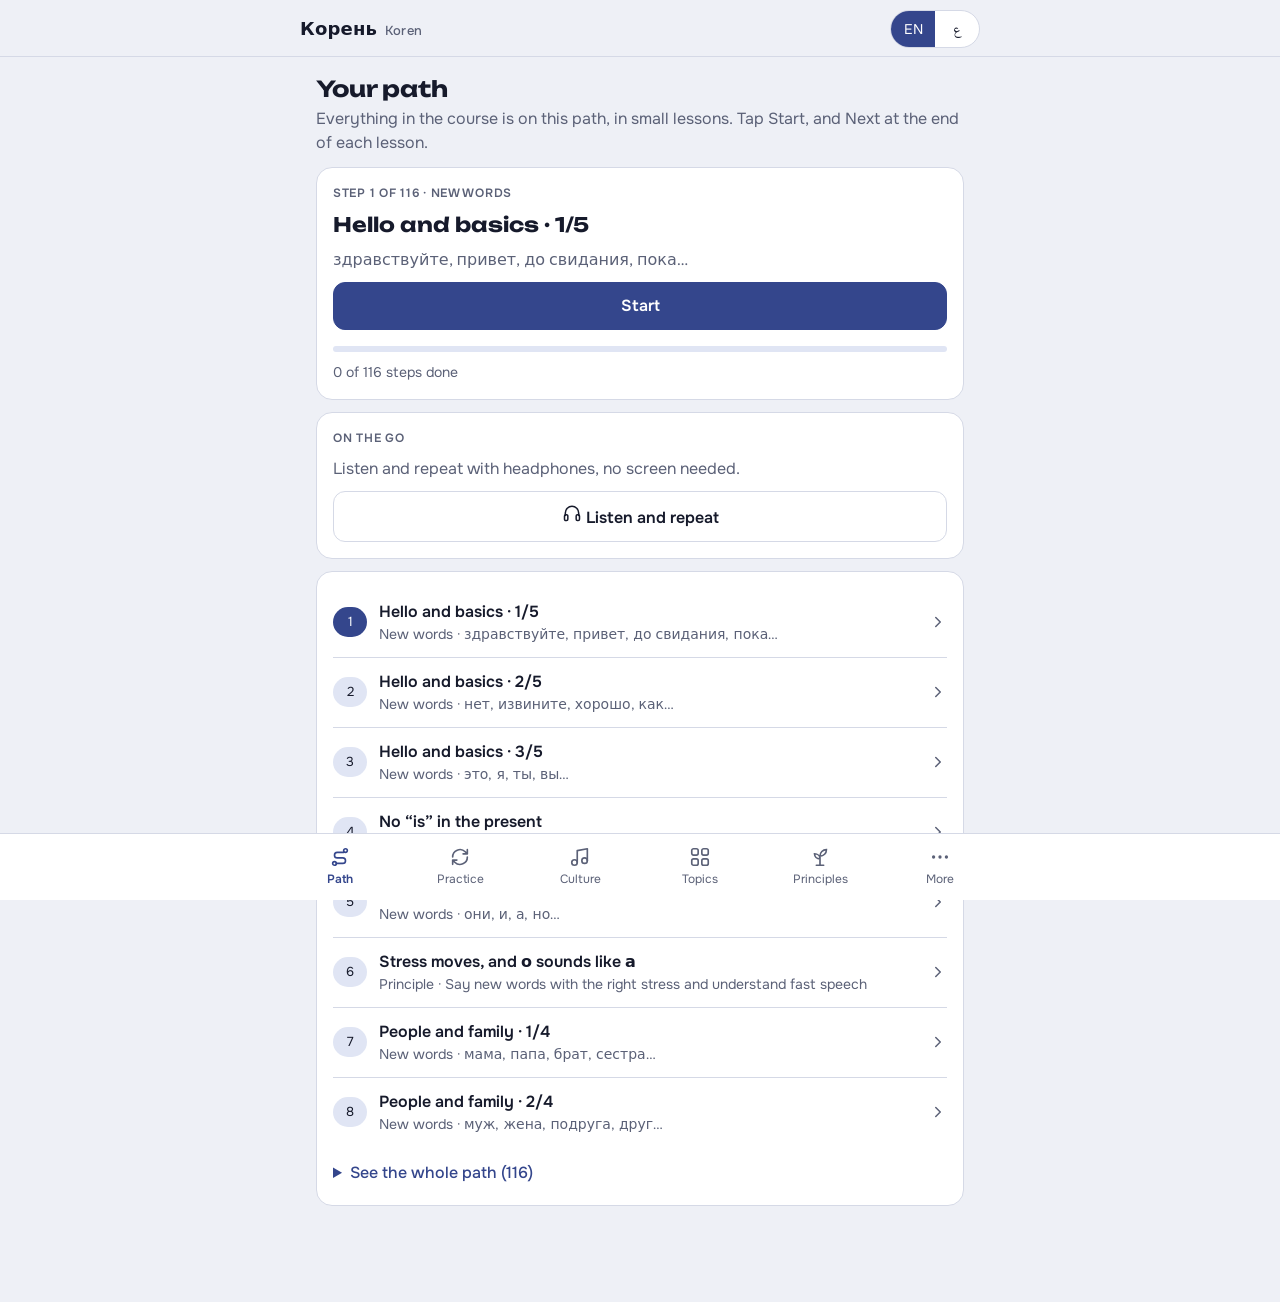
==== index.html @ ceb5dd15 "Recorder: song lines no longer go missing; lyrics split exactly as in the app - Send recordings left" ====
<!doctype html>
<!-- Koren · Copyright © 2026 natmartem · SPDX-License-Identifier: AGPL-3.0-or-later · see LICENSE and README.md -->
<html lang="en" dir="ltr">
<head>
<meta charset="utf-8">
<meta name="viewport" content="width=device-width,initial-scale=1,viewport-fit=cover">
<title>Koren · Корень</title>
<meta name="description" content="Russian for Arabic and English speakers: topics and the principles that build the language.">
<meta name="color-scheme" content="light dark">
<meta name="theme-color" content="#EEF0F6" media="(prefers-color-scheme: light)">
<meta name="theme-color" content="#11131C" media="(prefers-color-scheme: dark)">
<meta name="apple-mobile-web-app-capable" content="yes">
<meta name="mobile-web-app-capable" content="yes">
<meta name="apple-mobile-web-app-title" content="Koren">
<meta name="apple-mobile-web-app-status-bar-style" content="default">
<link rel="manifest" href="manifest.webmanifest">
<link rel="icon" type="image/png" sizes="32x32" href="icons/favicon-32.png">
<link rel="apple-touch-icon" href="icons/apple-touch-icon.png">
<link rel="stylesheet" href="fonts/fonts.css">
<style>
:root{
  --bg:#EEF0F6; --surface:#FFFFFF; --ink:#161A2B; --mute:#5B6177; --line:#D5D9E6;
  --accent:#34468C; --accent-ink:#FFFFFF; --tint:#E0E5F4;
  --root:#A9580A; --root-tint:#F6E7D3; --good:#226B45; --good-tint:#DCEFE3; --soft:#F4F5FA;
  --f-body:'Onest','Noto Naskh Arabic',system-ui,sans-serif; --f-display:'Unbounded','Onest','Noto Naskh Arabic',system-ui,sans-serif;
  --f-ar:'Noto Naskh Arabic','Onest',serif; color-scheme:light}
@media (prefers-color-scheme:dark){:root{
  --bg:#11131C; --surface:#191C29; --ink:#E7E9F2; --mute:#9CA2B9; --line:#2A2F44;
  --accent:#9AAAF0; --accent-ink:#121630; --tint:#242B4A;
  --root:#F2A65A; --root-tint:#3A2A17; --good:#6CC992; --good-tint:#173022; --soft:#151826; color-scheme:dark}}
*{box-sizing:border-box}
html{-webkit-text-size-adjust:100%}
body{margin:0;background:var(--bg);color:var(--ink);font:16px/1.5 var(--f-body);min-height:100vh}
html[lang=ar] body{font-size:17px}
button,input,textarea,select{font:inherit;color:inherit}
button{cursor:pointer;-webkit-tap-highlight-color:transparent}
a{color:var(--accent)}
a.li,a.pill,a.btn{color:inherit;text-decoration:none}
a.pill.root{color:var(--root)}
nav.tabs[hidden]{display:none}
/* Listen mode */
.ap{align-items:stretch;text-align:center;gap:10px}
.ap-part{font-weight:600;color:var(--mute);min-height:1.5em}
.ap-stage{min-height:190px;display:flex;flex-direction:column;align-items:center;justify-content:center;gap:8px}
.ap-cue{font-size:14px;font-weight:600;color:var(--mute);min-height:1.4em;padding:2px 12px;border-radius:999px;transition:background .2s,color .2s}
.ap-cue.say{background:var(--accent);color:var(--accent-ink)}
.ap-ru{font:600 30px/1.3 var(--f-body);border:0;background:none;padding:4px 8px;max-width:100%;overflow-wrap:anywhere}
.ap-ru:disabled{color:inherit;cursor:default}
.ap-mean{font-size:18px;color:var(--mute)}
#ap-ytbox{width:100%}
.ap-ctl{display:flex;justify-content:center;align-items:center;gap:6px;margin-top:4px}
.ap-b{border:0;background:none;color:var(--ink);width:48px;height:48px;border-radius:999px;display:inline-flex;align-items:center;justify-content:center;flex-shrink:0}
.ap-b.ap-pp{width:68px;height:68px;background:var(--accent);color:var(--accent-ink)}
.mini{position:fixed;left:8px;right:8px;bottom:calc(66px + env(safe-area-inset-bottom,0px));z-index:11;max-width:664px;margin:0 auto;display:flex;align-items:center;gap:6px;background:var(--surface);border:1px solid var(--line);border-radius:14px;padding:4px 6px;box-shadow:0 4px 18px rgba(0,0,0,.12)}
.mini[hidden]{display:none}
.mini-t{border:0;background:none;min-width:0;text-align:start;display:flex;flex-direction:column;padding:4px 2px}
.mini-t .ru{white-space:nowrap;overflow:hidden;text-overflow:ellipsis;font-weight:600}
.mini-t small{color:var(--mute);white-space:nowrap;overflow:hidden;text-overflow:ellipsis}
body.has-mini .wrap{padding-bottom:calc(160px + env(safe-area-inset-bottom,0px))}

.wrap{max-width:680px;margin:0 auto;padding:0 16px calc(96px + env(safe-area-inset-bottom,0px))}
header.top{position:sticky;top:0;z-index:10;background:var(--bg);padding:calc(10px + env(safe-area-inset-top,0px)) 16px 8px;border-bottom:1px solid var(--line)}
.top-in{max-width:680px;margin:0 auto;display:flex;align-items:center;justify-content:space-between;gap:12px}
.brand{font:700 18px var(--f-display);letter-spacing:.01em;display:flex;align-items:baseline;gap:8px}
.brand small{font:500 13px var(--f-body);color:var(--mute)}
.lang{display:flex;border:1px solid var(--line);border-radius:999px;overflow:hidden;background:var(--surface)}
.lang button{border:0;background:none;padding:6px 12px;font-size:14px;min-width:44px;min-height:36px}
.lang button[aria-pressed=true]{background:var(--accent);color:var(--accent-ink)}
nav.tabs{position:fixed;left:0;right:0;bottom:0;z-index:10;background:var(--surface);border-top:1px solid var(--line);display:flex;justify-content:center;padding:4px 4px calc(4px + env(safe-area-inset-bottom,0px))}
nav.tabs button{flex:1;min-width:0;max-width:120px;border:0;background:none;padding:8px 1px;font-size:12px;color:var(--mute);display:flex;flex-direction:column;align-items:center;gap:2px;min-height:52px}
nav.tabs button svg{width:22px;height:22px}
nav.tabs button[aria-current=page]{color:var(--accent);font-weight:600}
h1{font:700 22px/1.25 var(--f-display);margin:18px 0 4px}
html[lang=ar] h1,html[lang=ar] h2{font-family:var(--f-ar)}
h2{font:700 16px/1.3 var(--f-display);margin:0}
p{margin:0}
.lead{color:var(--mute)}
.card{background:var(--surface);border:1px solid var(--line);border-radius:16px;padding:16px;margin-top:12px;display:flex;flex-direction:column;gap:10px}
.btn{border:1px solid var(--line);background:var(--surface);border-radius:12px;padding:11px 16px;font-weight:600;min-height:46px;text-align:center}
.btn.primary{background:var(--accent);border-color:var(--accent);color:var(--accent-ink)}
.btn.wide{width:100%}
.btn.small{min-height:36px;padding:6px 12px;font-size:14px;font-weight:500}
.row{display:flex;flex-wrap:wrap;gap:8px;align-items:center}
.label{font-size:12px;letter-spacing:.06em;text-transform:uppercase;color:var(--mute);font-weight:600}
html[lang=ar] .label{letter-spacing:0;font-size:13px}
.ru{font-family:var(--f-body);direction:ltr;unicode-bidi:isolate}
.ar{font-family:var(--f-ar);direction:rtl;unicode-bidi:isolate}
.list{display:flex;flex-direction:column}
.li{display:flex;align-items:center;gap:12px;padding:12px 0;border-top:1px solid var(--line);background:none;border-left:0;border-right:0;border-bottom:0;width:100%;text-align:start}
.li:first-child{border-top:0}
.li .grow{flex:1;min-width:0}
.li .t{font-weight:600}
.li .s{font-size:14px;color:var(--mute)}
.chev{color:var(--mute);flex:none}
html[dir=rtl] .chev{transform:scaleX(-1)}
.meter{height:6px;border-radius:4px;background:var(--tint);overflow:hidden;margin-top:6px}
.meter i{display:block;height:100%;background:var(--accent);border-radius:4px}
.pill{display:inline-flex;align-items:center;gap:4px;font-size:13px;padding:3px 10px;border-radius:999px;background:var(--tint);color:var(--ink);border:0;min-height:30px}
.pill.root{background:var(--root-tint);color:var(--root)}
.pill.good{background:var(--good-tint);color:var(--good)}
.chips{display:flex;flex-wrap:wrap;gap:6px}
.word{display:flex;align-items:center;gap:10px;padding:10px 0;border-top:1px solid var(--line)}
.word:first-child{border-top:0}
.word .reveal{flex:1;min-width:0;text-align:start;background:none;border:0;padding:4px 0;display:flex;flex-direction:column;gap:2px}
.word .w{font-size:21px;line-height:1.3}
.word .m{font-size:15px;color:var(--mute)}
.word .m[hidden]{display:none}
.tap-hint{font-size:13px;color:var(--mute)}
.spk{flex:none;width:42px;height:42px;border-radius:50%;border:1px solid var(--line);background:var(--soft);display:inline-flex;align-items:center;justify-content:center;color:var(--accent)}
.spk.big{width:64px;height:64px}
.spk.big svg{width:28px;height:28px}
.spk.playing{background:var(--tint)}
.body p+p,.body p+ul,.body ul+p,.body p+ol,.body ol+p{margin-top:10px}
.body ul,.body ol{margin:6px 0 0;padding-inline-start:22px}
.body li+li{margin-top:4px}
.say svg{width:13px;height:13px;margin-inline-start:4px;vertical-align:-1px;color:var(--accent);opacity:.85}
.say.playing{background:var(--accent);color:var(--accent-ink)}
.say.playing svg{color:var(--accent-ink)}
.say{border:0;background:var(--tint);border-radius:6px;padding:0 5px;font-size:1.04em;color:var(--ink);font-family:var(--f-body);direction:ltr;unicode-bidi:isolate;line-height:1.5}
.bridge{background:var(--root-tint);border-radius:14px;padding:14px;border:0}
.bridge .label{color:var(--root)}
.kind{font-size:13px;color:var(--mute)}
/* drill */
.drill{min-height:60vh;display:flex;flex-direction:column;gap:14px;padding-top:10px}
.dtop{display:flex;align-items:center;gap:10px}
.dtop .meter{flex:1;margin:0}
.x{border:0;background:none;width:40px;height:40px;font-size:22px;color:var(--mute)}
.prompt{color:var(--mute);font-size:15px}
.big{font-size:34px;line-height:1.25;font-weight:500;text-align:center;margin:6px 0;word-break:break-word}
.big.latin{font-family:var(--f-body)}
.sign{align-self:center;background:#1F3D8C;color:#fff;font:700 26px var(--f-body);letter-spacing:.06em;padding:10px 20px;border-radius:6px;direction:ltr}
.frame{font-size:24px;line-height:1.4;text-align:center}
.blank{display:inline-block;min-width:3.5em;border-bottom:2px solid var(--accent);color:var(--accent)}
.hint{text-align:center;color:var(--mute)}
.center{display:flex;justify-content:center}
.opts{display:grid;gap:10px}
.opt{border:1px solid var(--line);background:var(--surface);border-radius:14px;padding:14px;font-size:19px;text-align:center;min-height:56px}
.opt.ok{border-color:var(--accent);background:var(--tint);font-weight:600}
.opt.dim{opacity:.45}
.opt:disabled{cursor:default;color:var(--ink)}
.typein{width:100%;font-size:22px;padding:12px 14px;border-radius:12px;border:1px solid var(--line);background:var(--surface);direction:ltr;text-align:center}
.fb{border-radius:14px;padding:12px 14px;background:var(--soft);border:1px solid var(--line);display:flex;flex-direction:column;gap:8px}
.fb .yes{color:var(--accent);font-weight:600}
.fact{font-size:14px;color:var(--mute);border-top:1px dashed var(--line);padding-top:8px}
.reading .line{display:flex;gap:10px;align-items:flex-start;padding:10px 0;border-top:1px solid var(--line)}
.reading .line:first-child{border-top:0}
.reading .line .reveal{flex:1;text-align:start;background:none;border:0;padding:0;display:flex;flex-direction:column;gap:4px}
.reading .rl{font-size:20px;line-height:1.45}
.reading .line.now .rl{color:var(--accent)}
textarea{width:100%;min-height:120px;border-radius:12px;border:1px solid var(--line);background:var(--surface);padding:10px;font:13px/1.4 ui-monospace,monospace;direction:ltr}
.switch{display:flex;flex-wrap:wrap;align-items:center;justify-content:space-between;gap:8px 12px}
.seg{flex-shrink:0}
.seg{display:flex;border:1px solid var(--line);border-radius:10px;overflow:hidden}
.seg button{border:0;background:var(--surface);padding:8px 12px;font-size:14px;min-height:40px}
.seg button[aria-pressed=true]{background:var(--accent);color:var(--accent-ink)}
.msg{font-size:14px;color:var(--good)}
.back{border:0;background:none;color:var(--accent);padding:12px 0 0;font-weight:600;display:inline-flex;gap:4px;align-items:center}
.built{min-height:58px;border-bottom:2px solid var(--line);display:flex;flex-wrap:wrap;gap:8px;padding:8px 0;align-items:center;justify-content:center;direction:ltr}
.tiles{display:flex;flex-wrap:wrap;gap:8px;justify-content:center;direction:ltr}
.tile{border:1px solid var(--line);background:var(--surface);border-radius:10px;padding:9px 13px;font-size:19px;min-height:46px;font-family:var(--f-body)}
.tile.on{background:var(--tint);border-color:var(--accent)}
.tile:disabled{opacity:.3}
.count{font-size:14px;color:var(--mute)}
.hear{align-self:center;display:inline-flex;align-items:center;gap:6px;border:1px solid var(--line);background:var(--soft);color:var(--accent);border-radius:999px;padding:6px 14px;font-size:14px;font-weight:600;min-height:38px}
.hear svg{width:16px;height:16px}
.say-it{font-size:22px;line-height:1.35;text-align:center;font-weight:500}
.base{text-align:center;color:var(--mute);font-size:15px}
.fbk{border:1px dashed var(--line);border-radius:12px;background:var(--surface);margin-top:12px}
.fbk>summary{list-style:none;cursor:pointer;padding:9px 12px;font-size:14px;color:var(--mute);display:flex;align-items:center;gap:6px;min-height:40px}
.fbk>summary::-webkit-details-marker{display:none}
.fbk[open]>summary{color:var(--ink)}
.fbk-dot{color:var(--accent);font-weight:700}
.fbk-in{padding:0 12px 10px;display:flex;flex-direction:column;gap:4px}
.fbk-ta{width:100%;min-height:76px;resize:vertical;border:1px solid var(--line);border-radius:10px;padding:8px 10px;background:var(--bg);color:var(--ink);font:16px/1.4 var(--f-body);direction:auto}
.fbk-s{font-size:12px;min-height:1em;color:var(--mute)}
.fbrow{display:grid;grid-template-columns:minmax(0,1fr) auto;gap:8px;align-items:start;padding:8px 0;border-top:1px solid var(--line)}
.fbrow p{white-space:pre-wrap;overflow-wrap:anywhere}
.fbrow small{color:var(--mute)}
.fbrow .x{width:36px;height:36px}
.fb-list>summary{cursor:pointer;color:var(--accent);font-weight:500;padding:4px 0}
.vid{position:relative;aspect-ratio:16/9;width:100%;max-width:100%;border-radius:12px;overflow:hidden;background:#000}
.vid iframe{position:absolute;inset:0;width:100%;height:100%;border:0}
.kn{text-decoration:underline;text-decoration-color:var(--accent);text-decoration-thickness:2px;text-underline-offset:4px}
.sr{position:absolute;width:1px;height:1px;overflow:hidden;clip:rect(0 0 0 0)}
:focus-visible{outline:3px solid var(--accent);outline-offset:2px}
</style>
</head>
<body>
<header class="top"><div class="top-in">
  <div class="brand"><span class="ru">Корень</span><small>Koren</small></div>
  <div class="lang" role="group" aria-label="Explanation language">
    <button type="button" data-lang="en">EN</button><button type="button" data-lang="ar" class="ar">ع</button>
  </div>
</div></header>
<main class="wrap" id="view"></main>
<nav class="tabs" id="tabs" aria-label="Sections"></nav>
<audio id="player" preload="none"></audio>
<audio id="aplayer" preload="auto" playsinline></audio>
<div class="mini" id="mini" hidden></div>
<script src="course.js"></script>
<script src="lyrics.js"></script>
<script>
/* Koren · Copyright © 2026 natmartem · SPDX-License-Identifier: AGPL-3.0-or-later
   localStorage "koren-state": progress and settings. "koren-packs": lessons added in the app.
   "koren-lyrics": song lyrics the learner pasted (never in the repo: copyright).
   IndexedDB "koren" → "audio", "audio2": recordings imported on this phone; "lines1", "lines2": song and poem lines
   (kept off GitHub: lyrics are copyrighted); "songfile:<id>": the learner's own audio file of a song. */
"use strict";
const $=s=>document.querySelector(s);
const esc=s=>String(s==null?"":s).replace(/[&<>"']/g,c=>({"&":"&amp;","<":"&lt;",">":"&gt;",'"':"&quot;","'":"&#39;"}[c]));
const ACC=/́/g;
const plain=s=>String(s).replace(ACC,"");
const norm=s=>plain(s).toLowerCase().replace(/ё/g,"е").replace(/[.,!?¿¡—–\-«»"“”:;…]/g," ").replace(/\s+/g," ").trim();
const shuffle=a=>{a=a.slice();for(let i=a.length-1;i>0;i--){const j=Math.floor(Math.random()*(i+1));[a[i],a[j]]=[a[j],a[i]]}return a};
const today=()=>Math.floor((Date.now()-new Date().getTimezoneOffset()*6e4)/864e5);

/* ================= state ================= */
let S={v:1,lang:"en",gender:"f",srs:{},seen:{},ps:{},done:{},stressAll:false,tts:true,auto:true,read:{}};
let storageOK=true;
try{const raw=localStorage.getItem("koren-state");if(raw){const o=JSON.parse(raw);if(o&&typeof o==="object")S=Object.assign(S,o)}}catch(e){}
try{localStorage.setItem("koren-probe","1");localStorage.removeItem("koren-probe")}catch(e){storageOK=false}
const save=()=>{try{localStorage.setItem("koren-state",JSON.stringify(S))}catch(e){storageOK=false}};
/* state migrations: progress is never wiped, only carried forward */
if(!(S.v>=2)){S.rd=Object.assign({},S.read||{});S.v=2;save()} /* v2: a reading counts once drilled; readings marked read before stay counted */
/* Gendered text: ⟦feminine|masculine⟧ anywhere in course or app text. Women are the default;
   Settings → "Speak to me as" switches the Arabic address and the Russian the learner says about herself. */
const GM=/⟦([^|⟧]*)\|([^⟧]*)⟧/g;
const G=s=>typeof s==="string"&&s.includes("⟦")?s.replace(GM,S.gender==="m"?"$2":"$1"):s;
let ALTS=new Map(); /* typed answers: the other gender's version of a gendered sentence is accepted too */
const GX=v=>{if(typeof v==="string"){if(!v.includes("⟦"))return v;const r=G(v);if(/[а-яё]/i.test(v)&&!v.includes("<")&&v.length<300){const o=v.replace(GM,S.gender==="m"?"$1":"$2");ALTS.set(norm(r),norm(o))}return r}
  if(Array.isArray(v))return v.map(GX);if(v&&typeof v==="object"){const o={};for(const k in v)o[k]=GX(v[k]);return o}return v};
const T=(en,ar)=>S.lang==="ar"?G(ar):en;
/* song lyrics: pasted by the learner, kept on this phone only */
let LYR={};
try{const o=JSON.parse(localStorage.getItem("koren-lyrics")||"{}");if(o&&typeof o==="object"&&!Array.isArray(o))LYR=o}catch(e){}
const saveLyr=()=>{try{localStorage.setItem("koren-lyrics",JSON.stringify(LYR));return true}catch(e){return false}};

/* ================= course, with lesson packs merged in ================= */
const BASE=window.COURSE||{topics:[],principles:[],words:[],phrases:[],readings:[],facts:[]};
let PACKS=[];
try{const a=JSON.parse(localStorage.getItem("koren-packs")||"[]");if(Array.isArray(a))PACKS=a}catch(e){}
const PACKSRAW=()=>PACKS;
const savePacks=()=>{try{localStorage.setItem("koren-packs",JSON.stringify(PACKS));return true}catch(e){return false}};
let TOP=[],PR=[],WORDS=[],PHRASES=[],READS=[],FACTS=[],ITEMS={},PITEMS={},TOPm={},PRm={};
/* combination tables (from course.js) and lookups built from them */
let N=[],ADJ=[],VERBS=[],FORMIDX=new Map(),BASEIDX={},STEPS=[],STEPm={};
let SONGS=[],SONGm={},LEX=new Map();
const PRON=[["я","меня́","мне"],["ты","тебя́","тебе́"],["он","его́","ему́"],["она́","её","ей"],["мы","нас","нам"],["вы","вас","вам"],["они́","их","им"]];
const POSS={m:"мой",f:"моя́",n:"моё",pl:"мои́"},TPOSS={m:"твой",f:"твоя́",n:"твоё",pl:"твои́"},DEM={m:"э́тот",f:"э́та",n:"э́то",pl:"э́ти"};
const cap=s=>s?s.charAt(0).toUpperCase()+s.slice(1):s;
const prepOf=w=>w.split(" ")[0],nounOf=w=>w.split(" ").slice(1).join(" ");
const clean=t=>t.replace(/[.,!?«»"“”:;…()]/g,"");
const wkey=ru=>"W:"+plain(ru).toLowerCase();
const pkey=ru=>"P:"+plain(ru);
function build(){
  ALTS=new Map();const BASE=GX(window.COURSE||{topics:[],principles:[],words:[],phrases:[],readings:[],facts:[]}),PACKS=GX(PACKSRAW());
  const c={topics:[...BASE.topics],principles:[...BASE.principles],words:[...BASE.words],phrases:[...BASE.phrases],readings:[...(BASE.readings||[])],facts:[...(BASE.facts||[])],songs:[...(BASE.songs||[])],nouns:[...(BASE.nouns||[])],adjs:[...(BASE.adjs||[])],verbs:[...(BASE.verbs||[])]};
  PACKS.forEach(p=>{
    (p.topics||[]).forEach(t=>{const i=c.topics.findIndex(x=>x.id===t.id);if(i<0)c.topics.push(t);else c.topics[i]=Object.assign({},c.topics[i],t)});
    (p.principles||[]).forEach(t=>{const i=c.principles.findIndex(x=>x.id===t.id);if(i<0)c.principles.push(t);else c.principles[i]=Object.assign({},c.principles[i],t)});
    ["words","phrases","readings","facts","nouns","adjs","verbs"].forEach(k=>{(p[k]||[]).forEach(x=>c[k].push(x))});
    (p.songs||[]).forEach(x=>{const i=c.songs.findIndex(y=>y.id===x.id);if(i<0)c.songs.push(x);else c.songs[i]=x});
  });
  TOP=c.topics;PR=c.principles;READS=c.readings;FACTS=c.facts;TOPm={};PRm={};ITEMS={};PITEMS={};
  SONGS=c.songs.filter(x=>x&&x.id&&Array.isArray(x.lessons));SONGm={};SONGS.forEach(x=>SONGm[x.id]=x);
  TOP.forEach(t=>TOPm[t.id]=t);PR.forEach(p=>PRm[p.id]=p);
  const mk=(a,kind)=>{const key=kind==="w"?wkey(a[0]):pkey(a[0]);
    if(ITEMS[key]){const o=ITEMS[key];(a[4]||"").split(/\s+/).filter(x=>x&&PRm[x.split(":")[0]]).forEach(x=>{if(!o.ps.includes(x))o.ps.push(x)});return null}
    const o={key,akey:key,kind,ru:a[0],en:a[1],ar:a[2],topic:a[3],ps:(a[4]||"").split(/\s+/).filter(x=>x&&PRm[x.split(":")[0]])};ITEMS[key]=o;return o};
  WORDS=c.words.map(a=>mk(a,"w")).filter(Boolean);
  PHRASES=c.phrases.map(a=>mk(a,"p")).filter(Boolean);
  PR.forEach(p=>{p.list=(p.items||[]).map((x,i)=>{
    let o;
    if(p.drill==="form")o={pid:p.id,part:x[8]||"",frame:x[0],hint:x[1],ans:x[2],wrong:[x[3],x[4],x[5]],en:x[6],ar:x[7],full:x[0].replace("…",x[2]).replace(/\s+([.?!,])/g,"$1")};
    else if(p.drill==="stress")o={pid:p.id,ru:x[0],en:(ITEMS[wkey(x[0])]||{}).en||"",ar:(ITEMS[wkey(x[0])]||{}).ar||""};
    else o={pid:p.id,ru:x[0],en:x[1],ar:x[2],root:x[3]||"",part:x[4]||""};
    o.part=o.part||"";o.tag=p.id+(o.part?":"+o.part:"");
    o.key="I:"+p.id+":"+plain(o.ans||o.ru)+"|"+plain(o.hint||"")+"|"+plain(o.frame||"");
    o.akey=p.drill==="form"?"S:"+plain(o.full):wkey(o.ru);
    PITEMS[o.key]=o;return o})});
  /* reading lines are items too, so they come back for review */
  READS.forEach(r=>(r.lines||[]).forEach(l=>{const key="L:"+plain(l[0]);if(!ITEMS[key])ITEMS[key]={key,akey:"S:"+plain(l[0]),kind:"l",ru:l[0],en:l[1],ar:l[2],topic:r.topic,ps:[],read:r.id}}));
  generate(c);
  /* hand-written gap drills: their own wrong options plus the answer word's other forms, so wrong options she knows can always be found */
  PR.forEach(p=>{if(p.drill==="form")p.list.forEach(x=>{if(x.gen)return;const a=plain(x.ans).toLowerCase(),up=x.ans[0]!==x.ans[0].toLowerCase();
    const extra=/\s/.test(a.trim())?[]:(FORMIDX.get(a)||[]).map(f=>up?cap(f):f);
    x.cands=[...x.wrong,...extra].filter((f,i,arr)=>f&&plain(f).toLowerCase()!==a&&arr.findIndex(y=>plain(y).toLowerCase()===plain(f).toLowerCase())===i)})});
  buildLex();
  buildNeeds();
  buildPath();
}
/* words from songs: their topic is off the path; they count once learned in a song */
const isSongWord=it=>!!(it&&TOPm[it.topic]&&TOPm[it.topic].song);
/* every form the course knows → the word keys it belongs to, to mark known words in pasted lyrics */
function buildLex(){
  LEX=new Map();const add=(f,k)=>{const n=norm(f);if(!n||n.includes(" "))return;const a=LEX.get(n);if(!a)LEX.set(n,[k]);else if(!a.includes(k))a.push(k)};
  WORDS.forEach(w=>add(w.ru,w.key));
  new Set(FORMIDX.values()).forEach(set=>{const ks=set.map(wkey).filter(k=>ITEMS[k]);if(ks.length)set.forEach(f=>ks.forEach(k=>add(f,k)))});
}
/* ================= what a piece of Russian needs =================
   Every word form is looked up: taught as it is (a word, a phrase, a card example), or a form of a
   word in the tables, which also needs the card that explains that ending. A drill, a wrong option,
   a sentence or a reading line is shown only when every word in it is known and every ending in it
   is explained. K is "what she knows": K.w(item key) and K.p(principle tag). */
let FWD=new Map(),FWT=new Map(),FP=new Map(),FREE=new Set();
const tk=s=>plain(String(s)).replace(/[.,!?¿¡—–«»"“”:;…()[\]]/g," ").split(/\s+/).map(t=>t.replace(/^-+|-+$/g,"")).filter(t=>t&&!/^\d+$/.test(t));
const tn=t=>t.toLowerCase().replace(/ё/g,"е");
function buildNeeds(){
  FWD=new Map();FWT=new Map();FP=new Map();FREE=new Set();
  const put=(m,f,k)=>{if(!f)return;tk(f).forEach(t=>{t=tn(t);let s=m.get(t);if(!s)m.set(t,s=new Set());s.add(k)})};
  const req=(f,tags)=>{if(!f||/\s/.test(plain(f).trim()))return;const t=tn(plain(f));let s=FP.get(t);if(!s)FP.set(t,s=new Set());tags.forEach(x=>s.add(x))};
  /* taught as it is */
  [...WORDS,...PHRASES].forEach(w=>put(FWD,w.ru,w.key));
  PR.forEach(p=>{
    const txt=o=>o&&o.body?String(o.body.en||""):"";
    const cardToks=(o,tag)=>{for(const m of txt(o).matchAll(/\{([^}]+)\}/g))put(FWD,m[1],"C:"+tag)};
    cardToks(p,p.id);(p.ex||[]).forEach(x=>put(FWD,x[0],"C:"+p.id));
    (p.parts||[]).forEach(pt=>cardToks(pt,p.id+":"+pt.id));
    if(p.drill==="pattern"||p.drill==="read")(p.items||[]).forEach(x=>put(FWD,x[0],"C:"+p.id+(x[4]?":"+x[4]:"")));
  });
  /* forms of table words, and the card each ending needs. A form counts through any taught form of its word
     (живёт through живу́ or жить) or through the card that teaches the word (биоло́гия on the -logy card). */
  const PAT=new Map();PR.forEach(p=>{if(p.drill==="pattern")(p.items||[]).forEach(x=>PAT.set(tn(plain(x[0])),"C:"+p.id+(x[4]?":"+x[4]:"")))});
  const lemma=(...cs)=>{const ks=[];cs.forEach(c=>{if(!c)return;const k=wkey(c);if(ITEMS[k])ks.push(k);const pk=PAT.get(tn(plain(c)));if(pk)ks.push(pk)});return ks.length?ks:[wkey(cs[0])]};
  const one=(f,ks)=>{if(f&&!/\s/.test(plain(f).trim()))ks.forEach(k=>put(FWT,f,k))};
  N.forEach(n=>{
    const k=lemma(n.nom),wn=n.where?nounOf(n.where):"",fem=n.g==="f"||(n.g==="m"&&/[ая]$/.test(plain(n.nom)));
    if(/^[А-ЯЁ]/.test(n.nom))[n.nom,wn,n.acc,n.gen,n.dat,n.gpl].forEach(f=>{if(f)FREE.add(tn(plain(f)))}); /* names: no need to learn them */
    [n.nom,wn,n.acc,n.gen,n.dat,n.gpl,n.pl].forEach(f=>one(f,k));
    const nom=tn(plain(n.nom)),diff=f=>f&&tn(plain(f))!==nom;
    if(diff(wn))req(wn,[n.cat==="D"?"acc-fem:days":"v-prep"]);
    if(diff(n.acc))req(n.acc,[fem?"acc-fem":"acc-masc"]);
    if(diff(n.gen))req(n.gen,["u-menya","numbers"]);
    if(diff(n.dat))req(n.dat,["nravitsya"]);
    if(diff(n.gpl))req(n.gpl,["numbers"]);
    if(diff(n.pl))req(n.pl,["moy-tvoy:pl"]);
  });
  ADJ.forEach(a=>{const k=lemma(a.f.m);Object.values(a.f).forEach(f=>one(f,k));["f","n","pl"].forEach(g=>{if(tn(plain(a.f[g]))!==tn(plain(a.f.m)))req(a.f[g],["moy-tvoy:adj"])})});
  VERBS.forEach(v=>{const k=lemma(v.inf,v.forms[0]);[v.inf,...v.forms].forEach(f=>one(f,k));v.forms.forEach(f=>req(f,["ya-form"]))});
  /* pronouns: меня́ / мне and the rest are forms of я, ты, он… */
  PRON.forEach(([base,acc,dat])=>{const k=lemma(base);one(acc,k);req(acc,["acc-masc:pron","u-menya","chunks"]);one(dat,k);req(dat,["nravitsya"])});
  [[POSS,"мой"],[TPOSS,"твой"]].forEach(([P,m])=>{const k=lemma(m,"мой");Object.values(P).forEach(f=>one(f,k));["f","n","pl"].forEach(g=>req(P[g],["moy-tvoy"]))});
  Object.values(DEM).forEach(f=>{if(f!=="э́то"){one(f,["C:moy-tvoy:this"]);req(f,["moy-tvoy:this"])}});
  /* одна́, одно́, две: forms of оди́н and два after the numbers card */
  [["оди́н","одна́"],["оди́н","одно́"],["два","две"]].forEach(([b,f])=>{one(f,lemma(b));req(f,["numbers"])});
}
/* one word form: taught as it is, or a known word whose ending is explained */
function tokOK(t,K){
  const n=tn(t),d=FWD.get(n);
  if(d)for(const k of d)if(K.w(k))return true;
  if(!FREE.has(n)){const w=FWT.get(n);if(!w)return !d&&/^[А-ЯЁ]/.test(t);let any=false;for(const k of w)if(K.w(k)){any=true;break}if(!any)return false}
  const p=FP.get(n);if(p){for(const x of p)if(K.p(x))return true;return false}
  return true;
}
const fits=(text,K)=>tk(text).every(t=>tokOK(t,K));
const unknownToks=(text,K)=>tk(text).filter(t=>!tokOK(t,K));
/* what the learner knows: a word counts once she has answered it right at least once; a card once its step is done */
const rightOnce=k=>{const r=S.srs[k];return !!(r&&(r.n||0)>(r.w||0))};
const KL={w:k=>k.startsWith("C:")?unlocked(k.slice(2)):rightOnce(k),p:t=>unlocked(t)};
/* the same, plus what this lesson is teaching right now */
function KT(words,tags){const w=new Set(words||[]),p=new Set();(tags||[]).forEach(t=>{p.add(t);p.add(t.split(":")[0])});
  return {w:k=>w.has(k)||(k.startsWith("C:")?p.has(k.slice(2))||KL.w(k):KL.w(k)),p:t=>p.has(t)||KL.p(t)}}
const itemText=x=>x.full||x.ru;
const itemFits=(x,K)=>fits(itemText(x),K);
/* ================= combinations: vocabulary × principles =================
   Every noun, adjective and verb in the tables is put through every principle it fits,
   so each card gets many sentences built from the learner's own topics. Wrong options are
   always the same word in other forms. */
function generate(c){
  N=(c.nouns||[]).map(a=>({nom:a[0],en:a[1],ar:a[2],g:a[3],cat:a[4],where:a[5]||"",acc:a[6]||"",gen:a[7]||"",dat:a[8]||"",gpl:a[9]||"",pl:a[10]||"",song:isSongWord(ITEMS[wkey(a[0])])}));
  ADJ=(c.adjs||[]).map(a=>({f:{m:a[0],f:a[1],n:a[2],pl:a[3]},en:a[4],ar:a[5],cats:a[6]||""}));
  VERBS=(c.verbs||[]).map(a=>({inf:a[0],en:a[1],ar:a[2],forms:a.slice(3,9),compl:String(a[9]||"").split("|").filter(Boolean)}));
  FORMIDX=new Map();BASEIDX={};
  const addSet=set=>{set=[...new Set(set.filter(Boolean))];if(set.length<3)return;set.forEach(f=>{const k=plain(f).toLowerCase();if(!FORMIDX.has(k))FORMIDX.set(k,set)})};
  N.forEach(n=>{if(n.cat!=="M"&&n.cat!=="D")addSet([n.nom,n.acc,n.gen,n.dat,n.where&&nounOf(n.where),n.gpl,n.pl])});
  VERBS.forEach(v=>{if(v.inf!=="есть")addSet([v.inf,...v.forms])});
  addSet(Object.values(POSS));addSet(Object.values(TPOSS));ADJ.forEach(a=>addSet(Object.values(a.f)));
  const ok=id=>PRm[id]&&PRm[id].drill==="form";
  const FULLS=new Set();PR.forEach(p=>(p.list||[]).forEach(x=>{if(x.full)FULLS.add(plain(x.full))}));
  const gi=(pid,frame,hint,ans,cands,base,meaning,part)=>{
    if(!ok(pid)||!ans)return;
    if(frame.startsWith("…")){ans=cap(ans);cands=cands.map(cap)}
    const wrong=[],seen=new Set([plain(ans).toLowerCase()]);
    for(const x of cands){if(!x)continue;const k=plain(x).toLowerCase();if(seen.has(k))continue;seen.add(k);wrong.push(x);if(wrong.length===3)break}
    if(wrong.length<2)return;
    const full=frame.replace("…",ans).replace(/\s+([.?!,])/g,"$1"),key="G:"+pid+":"+plain(full);if(PITEMS[key]||FULLS.has(plain(full)))return;FULLS.add(plain(full));
    const all=[];cands.forEach(x=>{if(x&&!all.some(y=>plain(y).toLowerCase()===plain(x).toLowerCase())&&plain(x).toLowerCase()!==plain(ans).toLowerCase())all.push(x)});
    part=part||"";const o={pid,part,tag:pid+(part?":"+part:""),frame,hint,ans,wrong,cands:all,full,key,akey:"S:"+plain(full),gen:1,base:base?base.nom:"",
      en:meaning?meaning.en:base?base.nom+" — "+base.en:"",ar:meaning?meaning.ar:base?base.nom+" — "+base.ar:""};
    PITEMS[key]=o;PRm[pid].list.push(o);if(o.base){const k=wkey(o.base);(BASEIDX[k]=BASEIDX[k]||[]).push(o)}
  };
  const things=N.filter(n=>(n.cat==="F"||n.cat==="C")&&n.g!=="pl"&&!n.song).map(n=>n.nom); /* never put a song word into someone else's sentence */
  const WF={L:["Я сейча́с …","Мы …","Ма́ма …","Брат …"],C:["Я живу́ …","Сестра́ живёт …","Мы сейча́с …"],V:["Я сейча́с …","Мы …"],T:["Ключ …","Кот …","Телефо́н …","Кни́га …"],M:["Мой день рожде́ния …","Мы отдыха́ем …","… хо́лодно."]};
  const AF={I:["Я люблю́ …","Я учу́ …","Ты лю́бишь …?","Она́ у́чит …"],P:["Я ви́жу …","Я люблю́ …","Я жду …","Я зна́ю …","Ты ви́дишь …?","Она́ лю́бит …","Мы ждём …","Они́ зна́ют …"],
    T:["Я ви́жу …","Я хочу́ …","Ты хо́чешь …?","Она́ ви́дит …"],F:["Я люблю́ …","Ты лю́бишь …?","Мы хоти́м …"],L:["Я ви́жу …","Я люблю́ …","Ты лю́бишь …?","Мы ви́дим …"],
    C:["Я люблю́ …","Я зна́ю …","Ты лю́бишь …?","Они́ зна́ют …"],V:["Я ви́жу …","Я жду …","Ты ви́дишь …?","Мы ждём …"]};
  const DF=["Я рабо́таю …","Мы отдыха́ем …","У меня́ уро́к …"];
  const HAVE=["У … есть маши́на.","У … есть телефо́н.","У … есть дом."],STATES=["хо́лодно","тепло́","бо́льно"];
  const end=f=>/[.?!]$/.test(f)?f:f+" .";
  /* Every noun goes into every frame it fits, not one picked by its place in the table: the most reuse of
     what she knows, and a sentence keeps its key (and its review history) when the tables grow. */
  N.forEach(n=>{
    const pr=n.where?prepOf(n.where):"",other=pr==="в"?"на":"в",wn=n.where?nounOf(n.where):"";
    /* my, your, this, and describing words: every noun, plural ones too */
    if(n.cat!=="C"&&n.cat!=="M"&&n.cat!=="D"&&n.cat!=="I"){
      const odd=n.g==="pl"||/ь$/.test(n.nom)||(n.g==="m"&&/[ая]$/.test(plain(n.nom)))||(n.g==="n"&&/мя$/.test(plain(n.nom)));
      if(n.cat!=="W")[POSS,TPOSS].forEach(P2=>gi("moy-tvoy","Э́то … "+n.nom+".",P2.m,P2[n.g],Object.values(P2),n,null,odd&&n.g!=="pl"?"tricky":""));
      ADJ.filter(a=>a.cats.includes(n.cat)).forEach(a=>{
        gi("moy-tvoy","Э́то … "+n.nom+".",a.f.m,a.f[n.g],Object.values(a.f),n,null,"adj");
        gi("moy-tvoy",cap(n.nom)+" … .",a.f.m,a.f[n.g],Object.values(a.f),n,null,"adj")});
      gi("moy-tvoy","Где … "+n.nom+"?","э́тот",DEM[n.g],Object.values(DEM),n,null,"this");
    }
    /* many: мои́ ключи́, но́вые ключи́ */
    if(n.pl){gi("moy-tvoy","Э́то мои́ … .",n.nom,n.pl,[n.nom,n.gen,n.gpl,n.acc],n,null,"pl");
      ADJ.filter(a=>a.cats.includes(n.cat)).forEach(a=>gi("moy-tvoy","Э́то … "+n.pl+".",a.f.m,a.f.pl,Object.values(a.f),n,null,"adj"))}
    /* school subjects and fields: what you love, study, like */
    if(n.cat==="I")ADJ.filter(a=>a.cats.includes("I")).forEach(a=>{gi("moy-tvoy","Э́то … "+n.nom+".",a.f.m,a.f[n.g],Object.values(a.f),n,null,"adj");gi("moy-tvoy",cap(n.nom)+" … .",a.f.m,a.f[n.g],Object.values(a.f),n,null,"adj")});
    if(n.g==="pl")return;
    /* on which day */
    if(n.cat==="D"){DF.forEach(f=>gi("acc-fem",end(f),n.nom,n.where,[pr+" "+n.gen,pr+" "+n.dat,pr+" "+n.nom],n,null,"days"));return}
    /* where */
    if(n.where&&wn!==n.nom&&WF[n.cat])WF[n.cat].forEach(f=>{if(n.cat==="T"&&f.startsWith(cap(n.nom)))return;
      gi("v-prep",end(f),n.nom,n.where,[pr+" "+n.nom,pr+" "+n.gen,pr+" "+n.dat,other+" "+wn],n,null,/(у́|ии)$/.test(wn)?"tricky":"")});
    if(n.cat==="M")return;
    /* where to */
    if(n.where&&n.acc&&(n.cat==="L"||n.cat==="C")&&n.nom!=="дом")(n.cat==="C"?["Мы е́дем …","Я е́ду …"]:["Я иду́ …","Мы идём …","Ма́ма идёт …"]).forEach(f=>
      gi("v-prep",end(f),n.nom,pr+" "+n.acc,[n.where,pr+" "+n.gen,pr+" "+n.dat,other+" "+n.acc],n,null,"to"));
    /* objects */
    if(n.acc&&AF[n.cat]){const fem=n.g==="f"||(n.g==="m"&&/[ая]$/.test(plain(n.nom)));
      AF[n.cat].forEach(f=>gi(fem?"acc-fem":"acc-masc",end(f),n.nom,n.acc,[n.nom,n.gen,n.dat,wn],n,null,fem&&(n.g!=="f"||/ь$/.test(n.nom)||plain(n.acc).replace(/у$/,"")!==plain(n.nom).replace(/а$/,""))?"tricky":""))}
    /* at someone's: у брата есть… / none: нет… / it hurts */
    if(n.cat==="P"&&n.gen)HAVE.forEach(f=>gi("u-menya",f,n.nom,n.gen,[n.nom,n.acc,n.dat],n,null,"net"));
    if(n.gen&&(["T","F","V"].includes(n.cat)||n.nom==="вре́мя"))gi("u-menya","У меня́ нет … .",n.nom,n.gen,[n.nom,n.acc,n.dat],n,null,"net");
    if(n.cat==="B")gi("u-menya","У меня́ боли́т … .",n.nom,n.nom,[n.acc,n.gen,n.dat],n,null,"net");
    /* to whom: нравится, state words */
    if(n.cat==="P"&&n.dat){const C3=[cap(n.nom),cap(n.acc),cap(n.gen)];
      things.forEach(t=>gi("nravitsya","… нра́вится "+t+".",n.nom,cap(n.dat),C3,n));
      STATES.forEach(st=>gi("nravitsya","… "+st+".",n.nom,cap(n.dat),C3,n,null,"state"))}
    if(["F","L","C","T","I"].includes(n.cat)&&n.acc)gi("nravitsya","Мне нра́вится … .",n.nom,n.nom,[n.acc,n.gen,n.dat],n);
    /* numbers */
    if(n.gpl&&n.gen&&n.cat!=="C"){
      const one={m:"оди́н",f:"одна́",n:"одно́"}[n.g],two={m:"два",f:"две",n:"два"}[n.g],cs=[n.nom,n.gen,n.gpl,n.dat];
      [one,"два́дцать "+one].forEach(x=>gi("numbers",cap(x)+" … .",n.nom,n.nom,cs,n));
      [two,"три","четы́ре","два́дцать "+two].forEach(x=>gi("numbers",cap(x)+" … .",n.nom,n.gen,cs,n));
      ["пять","шесть","де́сять","два́дцать пять","сто"].forEach(x=>gi("numbers",cap(x)+" … .",n.nom,n.gpl,cs,n));
    }
  });
  /* verb endings: every verb with every person, with and without не, with every ending sentence it has */
  const PERS=[["Я",0],["Ты",1],["Она́",2],["Он",2],["Мы",3],["Вы",4],["Они́",5]];
  VERBS.forEach(v=>PERS.forEach(([pn,k])=>{
    if(!v.forms[k])return;
    const cands=[...v.forms.filter((_,j)=>j!==k),v.inf];
    const iFam=!["знать","понима́ть","рабо́тать","чита́ть","обе́дать","отдыха́ть","ду́мать"].includes(v.inf); /* the first verb lesson drills regular -ать verbs only */
    (v.compl.length?v.compl:[""]).forEach(c=>[false,true].forEach(neg=>{
      const inf=/^(спать|чита́ть|рабо́тать)$/.test(c);
      gi("ya-form",`${pn} ${neg?"не ":""}…${c?" "+c:""}${k===1?"?":"."}`,v.inf,v.forms[k],cands,null,{en:v.inf+" — "+v.en,ar:v.inf+" — "+v.ar},inf?"inf":iFam?"i":"");
    }));
  }));
  /* stress: every word you have */
  if(PRm.stress){const have=new Set(PRm.stress.list.map(x=>plain(x.ru)));
    WORDS.forEach(w=>{const pw=plain(w.ru);if(have.has(pw)||/\s|ё/i.test(w.ru)||(pw.match(/[аеиоуыэюя]/gi)||[]).length<2)return;have.add(pw);
      const o={pid:"stress",part:"",tag:"stress",ru:w.ru,en:w.en,ar:w.ar,key:"I:stress:"+pw+"||",akey:w.key,gen:1};PITEMS[o.key]=o;PRm.stress.list.push(o)})}
}
build();
const APP_VERSION="1.8";

/* ================= feedback notes (localStorage "koren-feedback") =================
   A note box under each drill question, drill result, topic, principle and reading.
   Each note keeps what was on screen, so More → "Feedback for Claude" turns all notes into one prompt. */
let FB=[];
try{const a=JSON.parse(localStorage.getItem("koren-feedback")||"[]");if(Array.isArray(a))FB=a.filter(x=>x&&typeof x.id==="string"&&typeof x.text==="string")}catch(e){}
const saveFB=()=>{try{localStorage.setItem("koren-feedback",JSON.stringify(FB));return true}catch(e){return false}};
const FBCTX={};
const fbGet=id=>FB.find(x=>x.id===id);
const txt=html=>{const d=document.createElement("div");d.innerHTML=String(html||"");d.querySelectorAll(".spk,[hidden],script").forEach(n=>n.remove());return d.textContent.replace(/\s+/g," ").trim()};
function fbBox(id,ctx,open){
  FBCTX[id]=ctx;const e=fbGet(id),v=e?e.text:"";
  return `<details class="fbk"${v||open?" open":""}><summary>✎ ${T("Feedback","ملاحظة")}${v?` <span class="fbk-dot" aria-label="${T("has a note","فيها ملاحظة")}">•</span>`:""}</summary>
   <div class="fbk-in"><textarea class="fbk-ta" data-fb="${esc(id)}" rows="3" placeholder="${T("What was confusing, too easy, wrong or nice?","ما الذي كان مربكًا أو سهلًا جدًّا أو خاطئًا أو جميلًا؟")}">${esc(v)}</textarea><small class="fbk-s" aria-live="polite"></small></div></details>`;
}
function fbSet(id,text){
  let e=fbGet(id);
  if(!text.trim()){if(e){FB=FB.filter(x=>x!==e);saveFB()}return true}
  if(!e){e={id,at:Date.now(),ver:APP_VERSION};FB.push(e)}
  e.text=text;const c=FBCTX[id];if(c){try{e.ctx=c()}catch(err){}}
  return saveFB();
}
function fbRefresh(id){const e=fbGet(id),c=FBCTX[id];if(e&&c){try{e.ctx=c()}catch(err){}saveFB()}}
document.addEventListener("input",e=>{
  const ta=e.target;if(!ta||!ta.matches||!ta.matches("[data-fb]"))return;
  const ok=fbSet(ta.dataset.fb,ta.value)!==false;
  const s=ta.parentNode.querySelector(".fbk-s");if(s)s.textContent=ok?T("Saved on this phone","حُفظت على هذا الهاتف"):T("Could not save: storage is full or blocked","تعذّر الحفظ: التخزين ممتلئ أو محظور");
});
const wordsOf=t=>WORDS.filter(w=>w.topic===t);
const phrasesOf=t=>PHRASES.filter(w=>w.topic===t);
const taggedWith=pid=>[...WORDS,...PHRASES].filter(w=>w.ps.includes(pid));

/* ================= stress marks ================= */
const known=key=>{const r=S.srs[key];return !!(r&&r.b>=3)};
const RUw=it=>esc(S.stressAll||!known(it.key)?it.ru:plain(it.ru));
function RUt(text){ /* per word in running text: fade the mark on words already known */
  if(S.stressAll)return esc(text);
  return String(text).split(/(\s+)/).map(tok=>{const core=tok.replace(/[.,!?—–«»"“”:;…]/g,"");if(!core)return esc(tok);
    return known(wkey(core))?esc(plain(tok)):esc(tok)}).join("");
}
const M=it=>esc(S.lang==="ar"?it.ar:it.en);

/* ================= audio: recordings first, phone voice second ================= */
const AUD={};const player=$("#player");let playingBtn=null;
const SPK=`<svg viewBox="0 0 24 24" width="20" height="20" aria-hidden="true"><path d="M4 9v6h4l5 4V5L8 9H4z" fill="currentColor"/><path d="M16 8.5a4.5 4.5 0 0 1 0 7M18.5 6a8 8 0 0 1 0 12" fill="none" stroke="currentColor" stroke-width="2" stroke-linecap="round"/></svg>`;
let ruVoice=null;const ttsOK=()=>("speechSynthesis" in window)&&S.tts;
function loadVoices(){try{const v=speechSynthesis.getVoices().filter(x=>/^ru/i.test(x.lang));ruVoice=v.find(x=>/milena|yuri|katya/i.test(x.name))||v[0]||null}catch(e){}}
if("speechSynthesis" in window){loadVoices();try{speechSynthesis.onvoiceschanged=loadVoices}catch(e){}}
const AUDN=new Map(); /* the same text with other punctuation or case finds the same recording (song lines) */
const audOf=k=>{if(!k)return null;if(AUD[k]&&AUD[k].length)return AUD[k];const r=AUDN.get(norm(k.slice(2)));return r&&AUD[r]&&AUD[r].length?AUD[r]:null};
const hasA=k=>!!audOf(k);
const canPlay=k=>hasA(k)||ttsOK();
const hearBtn=(k,text)=>canPlay(k)?`<button type="button" class="hear" data-play="${esc(k)}" data-text="${esc(plain(text))}">${SPK}${T("Hear it","استمع⟦ي|⟧")}</button>`:"";
const spk=(k,text,big)=>canPlay(k)?`<button type="button" class="spk${big?" big":""}" data-play="${esc(k)}" data-text="${esc(plain(text))}" aria-label="${T("Play","تشغيل")}">${SPK}</button>`:"";
function speak(text){
  if(!ttsOK())return;
  try{speechSynthesis.cancel();const u=new SpeechSynthesisUtterance(plain(text));u.lang="ru-RU";u.rate=.85;if(ruVoice)u.voice=ruVoice;speechSynthesis.speak(u)}catch(e){}
}
function play(k,text,btn){
  const arr=audOf(k);
  if(arr){
    const a=arr[Math.floor(Math.random()*arr.length)]; /* several voices: the ear learns the sound, not one person */
    try{if(!a.url){const bin=atob(a.d),u=new Uint8Array(bin.length);for(let i=0;i<bin.length;i++)u[i]=bin.charCodeAt(i);a.url=URL.createObjectURL(new Blob([u],{type:a.m}))}
      if(playingBtn)playingBtn.classList.remove("playing");playingBtn=btn||null;if(btn)btn.classList.add("playing");
      player.src=a.url;const p=player.play();if(p&&p.catch)p.catch(()=>{})}catch(e){}
    return;
  }
  speak(text);
}
player.addEventListener("ended",()=>{if(playingBtn)playingBtn.classList.remove("playing");playingBtn=null;if(SEQ)SEQ.next()});
/* play several items one after another (a whole reading); recordings first, phone voice otherwise */
let SEQ=null;
function stopSeq(){if(SEQ){const b=SEQ.btn;SEQ=null;if(b)b.textContent=b.dataset.label}}
function playSeq(list,btn){
  stopSeq();try{speechSynthesis.cancel()}catch(e){}
  const lines=[...document.querySelectorAll(".reading .line")];let i=-1;
  const seq={btn,next(){if(SEQ!==seq)return;lines.forEach(l=>l.classList.remove("now"));i++;if(i>=list.length){stopSeq();return}
    if(lines[i])lines[i].classList.add("now");const {k,text}=list[i];
    if(hasA(k)){play(k,text)}else if(ttsOK()){try{const u=new SpeechSynthesisUtterance(plain(text));u.lang="ru-RU";u.rate=.85;if(ruVoice)u.voice=ruVoice;u.onend=()=>setTimeout(()=>seq.next(),350);speechSynthesis.speak(u)}catch(e){seq.next()}}else seq.next()}};
  SEQ=seq;if(btn){btn.dataset.label=btn.dataset.label||btn.textContent;btn.textContent=T("Stop","إيقاف")}seq.next();
}
const autoOn=()=>S.auto!==false;
function addClips(o,src,sp){
  if(!o||o.app!=="koren-audio"||!o.clips||typeof o.clips!=="object")return -1;let n=0;
  Object.keys(o.clips).forEach(k=>{const c=o.clips[k];
    if(/^[WPS]:/.test(k)&&c&&typeof c.m==="string"&&/^audio\//.test(c.m)&&typeof c.d==="string"){
      AUD[k]=(AUD[k]||[]).filter(x=>!(x.sp===sp&&x.src===src));AUD[k].push({m:c.m,d:c.d,src,sp});n++;const nk=norm(k.slice(2));if(!AUDN.has(nk))AUDN.set(nk,k)}});
  return n;
}
function idb(){return new Promise((res,rej)=>{if(!window.indexedDB)return rej(new Error("no idb"));const r=indexedDB.open("koren",1);r.onupgradeneeded=()=>r.result.createObjectStore("kv");r.onsuccess=()=>res(r.result);r.onerror=()=>rej(r.error)})}
async function idbOp(mode,fn){const db=await idb();return new Promise((res,rej)=>{const t=db.transaction("kv",mode),r=fn(t.objectStore("kv"));t.oncomplete=()=>res(r&&r.result);t.onerror=()=>rej(t.error)})}
const idbGet=k=>idbOp("readonly",s=>s.get(k));
const idbSet=(k,v)=>idbOp("readwrite",s=>s.put(v,k));
async function loadAudio(){
  for(const sp of [1,2]){
    const f=sp===1?"koren-audio.json":"koren-audio-2.json";
    try{const r=await fetch(f,{cache:"no-cache"});if(r.ok)addClips(await r.json(),"host",sp)}catch(e){}
    try{const loc=await idbGet(sp===1?"audio":"audio2");if(loc)addClips(loc,"local",sp)}catch(e){}
    try{const ln=await idbGet("lines"+sp);if(ln)addClips(ln,"lines",sp)}catch(e){} /* song lines: on this phone only */
  }
  if(!Q)render();
  loadSongFiles();
}

/* ================= progress ================= */
const IV=[0,1,2,4,8,16,32];
function grade(key,ok){
  const r=S.srs[key]||{b:0,d:0,n:0,w:0};
  if(ok){r.b=Math.min(6,r.b+1);r.d=today()+IV[r.b]}else{r.b=Math.max(0,r.b-2);r.d=today();r.w=(r.w||0)+1}
  r.n=(r.n||0)+1;S.srs[key]=r;
}
function pstat(pid,ok){const s=S.ps[pid]||{n:0,r:[]};s.n++;s.r.push(ok?1:0);if(s.r.length>10)s.r=s.r.slice(-10);S.ps[pid]=s}
function level(pid){const s=S.ps[pid];if(!s||!s.n)return 0;const last=s.r.slice(-8),ok=last.reduce((a,b)=>a+b,0);return s.n>=10&&ok>=7?2:1}
const levelPill=pid=>{const l=level(pid);return l===2?`<span class="pill good">${T("Comfortable","مرتاح⟦ة|⟧ فيه")}</span>`:l===1?`<span class="pill">${T("Practising","قيد التدريب")}</span>`:""};
const recognised=list=>list.filter(w=>(S.srs[w.key]||{}).b>=2).length;
const seenOrDrilled=it=>S.seen[it.key]||S.srs[it.key];
function dueKeys(){const d=today();return Object.keys(S.srs).filter(k=>S.srs[k].d<=d&&(ITEMS[k]||PITEMS[k])).sort((a,b)=>S.srs[a].d-S.srs[b].d)}
/* ================= the path =================
   One line of small lessons that covers the whole course: every principle card, every word
   (topics are split into lessons of about six words), every phrase, every reading.
   A phrase is taught at the first step where its topic has been reached AND its grammar explained.
   A step is done when its lesson is finished. Practice only ever reviews what the path has taught. */
function buildPath(){
  STEPS=[];STEPm={};const order=[...(BASE.path||[])];
  TOP.forEach(t=>{if(!t.song&&!order.includes("t:"+t.id))order.push("t:"+t.id)});
  PR.forEach(x=>{if(!order.includes("p:"+x.id))order.push("p:"+x.id);(x.parts||[]).forEach(pt=>{if(!order.includes(`p:${x.id}:${pt.id}`))order.push(`p:${x.id}:${pt.id}`)})});
  READS.forEach(r=>{if(!order.includes("r:"+r.id))order.push("r:"+r.id)});
  /* a topic is cut into lessons of about seven words; "t:hello" places all of its lessons not placed by name ("t:hello:3") elsewhere in the path */
  const chunks={};TOP.forEach(t=>{const ws=WORDS.filter(w=>w.topic===t.id);if(!ws.length||t.song)return;const n=Math.ceil(ws.length/7),size=Math.ceil(ws.length/n);
    chunks[t.id]=[];for(let i=0;i<n;i++)chunks[t.id].push({id:`t:${t.id}:${i+1}`,k:"t",topic:t.id,words:ws.slice(i*size,(i+1)*size),part:i+1,parts:n,phrases:[]})});
  const named=new Set(order.filter(x=>/^t:[^:]+:\d+$/.test(x)));
  order.forEach(st=>{const [k,id,part]=st.split(":");
    if(k==="t"&&chunks[id]){if(part){const c=chunks[id][+part-1];if(c&&!STEPm[c.id]){STEPS.push(c);STEPm[c.id]=c}}
      else chunks[id].forEach(c=>{if(!named.has(c.id)&&!STEPm[c.id]){STEPS.push(c);STEPm[c.id]=c}})}
    else if(k==="p"&&PRm[id]&&(!part||(PRm[id].parts||[]).some(pt=>pt.id===part)))STEPS.push({id:"p:"+id+(part?":"+part:""),k:"p",pid:id,part:part||"",phrases:[]});
    else if(k==="r"&&READS.some(r=>r.id===id))STEPS.push({id:"r:"+id,k:"r",rid:id,phrases:[]});
  });
  STEPm={};STEPS.forEach((x,i)=>{x.i=i;STEPm[x.id]=x});
  PHRASES.forEach(ph=>{if(TOPm[ph.topic]&&TOPm[ph.topic].song)return; /* song sentences live on their song page */
    let idx=STEPS.findIndex(x=>x.topic===ph.topic);
    ph.ps.forEach(tag=>{let j=STEPS.findIndex(x=>x.id==="p:"+tag);if(j<0)j=STEPS.findIndex(x=>x.id==="p:"+tag.split(":")[0]);if(j>idx)idx=j});
    if(idx>=0)STEPS[idx].phrases.push(ph)});
}
const DRILLED=6;
function stepDone(x){
  if(!x)return false;
  /* new words: done when every word and phrase has been answered right at least once, so a word added later still gets taught */
  if(x.k==="t")return x.words.every(w=>rightOnce(w.key))&&x.phrases.every(w=>rightOnce(w.key));
  if(S.done[x.id])return true;
  if(x.k==="p"){const k=x.pid+(x.part?":"+x.part:"");const s=S.ps[k];return !!(s&&s.n>=DRILLED&&s.r.slice(-DRILLED).reduce((a,b)=>a+b,0)>=DRILLED*.6)}
  return !!(S.rd&&S.rd[x.rid]); /* a reading: done once its drills are, not when it's opened */
}
const unlocked=tag=>{const st=STEPm["p:"+tag];return st?stepDone(st):stepDone(STEPm["p:"+tag.split(":")[0]])};
const partOf=(pid,part)=>part?((PRm[pid].parts||[]).find(x=>x.id===part)||null):null;
const ready=it=>!it.ps||it.ps.every(unlocked);
const curStep=()=>STEPS.find(x=>!stepDone(x))||null;
function stepName(x){
  if(x.k==="t"){const t=TOPm[x.topic];return L(t)+(x.parts>1?` · ${x.part}/${x.parts}`:"")}
  if(x.k==="p"){const pt=partOf(x.pid,x.part);return pt?L(pt):L(PRm[x.pid])}
  const r=READS.find(y=>y.id===x.rid);return L(r);
}
function stepKind(x){return x.k==="t"?T("New words","كلمات جديدة"):x.k==="p"?T("Principle","مبدأ"):T("Reading","قراءة")}
function stepSub(x){
  if(x.k==="t")return x.words.slice(0,4).map(w=>plain(w.ru)).join(", ")+(x.words.length>4?"…":"");
  if(x.k==="p"){const pt=partOf(x.pid,x.part);return pt?T(`More on: ${L(PRm[x.pid])}`,`المزيد عن: ${L(PRm[x.pid])}`):L(PRm[x.pid].can)}
  const r=READS.find(y=>y.id===x.rid);return tname(r.topic);
}
function lessonQs(x){ /* built against what she knows plus what this step teaches */
  return withK(x.k==="t"?KT([...x.words,...x.phrases].map(w=>w.key),[]):x.k==="p"?KT(x.phrases.map(w=>w.key),[x.pid+(x.part?":"+x.part:"")]):KT(x.phrases.map(w=>w.key),[]),()=>lessonQs0(x));
}
function lessonQs0(x){
  const q=[];
  if(x.k==="p"){q.push({t:"card",pid:x.pid,part:x.part});q.push(...principleQs(x.pid,8,x.part))}
  else if(x.k==="r"){q.push({t:"text",rid:x.rid});q.push(...readingQs(x.rid))}
  else{
    const set=x.words;set.filter(w=>!seenOrDrilled(w)).forEach(w=>q.push({t:"intro",it:w})); /* already learned (in a song, say): no new-word card, just practice */
    shuffle(set).forEach(w=>q.push(wordQ(w,"pm")));
    shuffle(set).slice(0,4).forEach(w=>q.push(wordQ(w,canPlay(w.key)&&Math.random()<.5?"lp":"pr")));
    shuffle(set).slice(0,2).forEach(w=>q.push(wordQ(w,"ty")));
    shuffle(set.flatMap(w=>BASEIDX[w.key]||[]).filter(y=>unlocked(y.tag)&&itemFits(y,QK))).slice(0,3).forEach(y=>{const z=principleQ(y,null);if(z)q.push(z)});
  }
  /* phrases that become sayable at this step */
  x.phrases.forEach(ph=>q.push({t:"intro",it:ph}));
  shuffle(x.phrases).forEach(ph=>{const z=gapQ(ph)||buildQ(ph)||wordQ(ph,"pm");if(z)q.push(z)});
  /* a little review of earlier steps */
  q.push(...reviewQs(3));
  return q.filter(Boolean);
}
function startStep(id){
  const x=STEPm[id];if(!x)return;
  startQ(lessonQs(x),"step",`Path step ${x.i+1}: ${x.k==="t"?TOPm[x.topic].en+(x.parts>1?` ${x.part}/${x.parts}`:""):x.k==="p"?PRm[x.pid].en+(x.part?" · "+partOf(x.pid,x.part).en:""):READS.find(r=>r.id===x.rid).en} (${x.id})`);
  if(Q)Q.stepId=id;
}
/* ================= practice: only what the path has taught ================= */
function poolOf(f){
  f=f||{};
  const met=x=>{const k=x.base?wkey(x.base):x.gen&&x.akey&&x.akey.startsWith("W:")?x.akey:null;if(!k)return true;const it=ITEMS[k];return !it||!!S.seen[it.key]||!!S.srs[it.key]};
  /* only what she has answered right at least once, and only sentences whose every word and ending she knows */
  let items=[...WORDS,...PHRASES].filter(x=>rightOnce(x.key)&&ready(x));
  let lines=Object.values(ITEMS).filter(x=>x.kind==="l"&&(S.rd&&S.rd[x.read]||S.done["r:"+x.read])&&itemFits(x,KL));
  let pr=PR.filter(x=>unlocked(x.id)).flatMap(x=>x.list.filter(y=>met(y)&&unlocked(y.tag||x.id)&&!songLocked(y)&&itemFits(y,KL)));
  if(f.pid){items=items.filter(x=>x.ps.includes(f.pid));lines=[];pr=pr.filter(x=>x.pid===f.pid)}
  if(f.song){const ks=new Set(SONGm[f.song]?songItems(SONGm[f.song]).map(x=>x.key):[]);items=items.filter(x=>ks.has(x.key));lines=[];pr=pr.filter(x=>x.base&&ks.has(wkey(x.base)))}
  if(f.topic){items=items.filter(x=>x.topic===f.topic);lines=lines.filter(x=>x.topic===f.topic);pr=pr.filter(x=>x.base&&ITEMS[wkey(x.base)]&&ITEMS[wkey(x.base)].topic===f.topic)}
  return {items,lines,pr,size:items.length+lines.length+pr.length};
}
function practiceQs(f,n){
  n=n||15;const P=poolOf(f),d=today(),q=[],used=new Set();
  const due=k=>S.srs[k]&&S.srs[k].d<=d;
  const pick=(arr,k)=>shuffle(arr).sort((a,b)=>(due(a.key)?0:1)-(due(b.key)?0:1)).slice(0,k);
  const quota=[[P.pr,Math.ceil(n*.45)],[P.items,Math.ceil(n*.35)],[P.lines,Math.ceil(n*.2)]];
  quota.forEach(([arr,k])=>pick(arr,k).forEach(x=>{if(used.has(x.key))return;used.add(x.key);
    const z=x.pid?principleQ(x,modeFor(x))||principleQ(x,null):itemQ(x);if(z)q.push(z)}));
  if(q.length<n){[...P.items,...P.pr,...P.lines].filter(x=>!used.has(x.key)).sort(()=>Math.random()-.5).slice(0,n-q.length).forEach(x=>{const z=x.pid?principleQ(x,null):itemQ(x);if(z)q.push(z)})}
  return shuffle(q).slice(0,n);
}
/* a sentence built on a song word waits until that word is learned in its song */
function songLocked(x){const k=x.base?wkey(x.base):x.akey&&x.akey.startsWith("W:")?x.akey:null;if(!k)return false;const it=ITEMS[k];return !!(it&&isSongWord(it)&&!seenOrDrilled(it))}
const nextPrinciple=()=>{const x=STEPS.find(y=>y.k==="p"&&!stepDone(y));return x?PRm[x.pid]:null};

/* ================= text helpers ================= */
const SAYICON=`<svg viewBox="0 0 24 24" aria-hidden="true"><path d="M4 9v6h4l5 4V5L8 9H4z" fill="currentColor"/><path d="M16 8.5a4.5 4.5 0 0 1 0 7" fill="none" stroke="currentColor" stroke-width="2.2" stroke-linecap="round"/></svg>`;
const md=s=>String(s||"").replace(/\{([^}]+)\}/g,(m,x)=>/^-|-$|^[^а-яё]*$/i.test(plain(x).trim())?`<span class="say">${esc(x)}</span>`:`<button type="button" class="say" data-say="${esc(plain(x))}" aria-label="${T("Play","تشغيل")}">${esc(x)}${SAYICON}</button>`).replace(/<ar>/g,'<span class="ar">').replace(/<\/ar>/g,"</span>");
const L=o=>o?(S.lang==="ar"?o.ar:o.en):"";
const tname=id=>TOPm[id]?L(TOPm[id]):id;
const pname=id=>{const [p,pt]=id.split(":");if(!PRm[p])return id;const x=partOf(p,pt);return x?L(x):L(PRm[p])};
const kindName=k=>k==="grammar"?T("Grammar","القواعد"):k==="words"?T("Word building","بناء الكلمات"):T("Sound and script","الأصوات والكتابة");
const CHEV=`<svg class="chev" viewBox="0 0 24 24" width="18" height="18" aria-hidden="true"><path d="M9 6l6 6-6 6" fill="none" stroke="currentColor" stroke-width="2" stroke-linecap="round" stroke-linejoin="round"/></svg>`;
const pchips=ps=>ps.length?`<div class="chips">${ps.map(p=>`<a class="pill root" href="#p/${esc(p.split(":")[0])}">${esc(pname(p))}</a>`).join("")}</div>`:"";
function wordRow(it){
  return `<div class="word">${spk(it.key,it.ru)}<button type="button" class="reveal" data-reveal><span class="w ru">${RUw(it)}</span><span class="m" hidden>${M(it)}</span></button></div>`;
}

/* ================= tabs ================= */
const ICON={
 today:'<svg viewBox="0 0 24 24" fill="none" stroke="currentColor" stroke-width="1.8" stroke-linecap="round"><circle cx="12" cy="12" r="4"/><path d="M12 2v2M12 20v2M2 12h2M20 12h2M4.9 4.9l1.4 1.4M17.7 17.7l1.4 1.4M4.9 19.1l1.4-1.4M17.7 6.3l1.4-1.4"/></svg>',
 topics:'<svg viewBox="0 0 24 24" fill="none" stroke="currentColor" stroke-width="1.8" stroke-linecap="round"><rect x="3" y="3" width="7" height="7" rx="2"/><rect x="14" y="3" width="7" height="7" rx="2"/><rect x="3" y="14" width="7" height="7" rx="2"/><rect x="14" y="14" width="7" height="7" rx="2"/></svg>',
 principles:'<svg viewBox="0 0 24 24" fill="none" stroke="currentColor" stroke-width="1.8" stroke-linecap="round"><path d="M12 21V11M12 11c0-4 3-7 7-7 0 4-3 7-7 7zM12 14c0-3-2.5-5.5-6-5.5 0 3 2.5 5.5 6 5.5z"/><path d="M8 21h8"/></svg>',
 read:'<svg viewBox="0 0 24 24" fill="none" stroke="currentColor" stroke-width="1.8" stroke-linecap="round"><path d="M3 5c3-1 6-1 9 1 3-2 6-2 9-1v14c-3-1-6-1-9 1-3-2-6-2-9-1z"/><path d="M12 6v14"/></svg>',
 path:'<svg viewBox="0 0 24 24" fill="none" stroke="currentColor" stroke-width="1.8" stroke-linecap="round" stroke-linejoin="round"><circle cx="6" cy="19" r="2"/><circle cx="18" cy="5" r="2"/><path d="M8 19h7a3 3 0 0 0 0-6H9a3 3 0 0 1 0-6h7"/></svg>',
 practice:'<svg viewBox="0 0 24 24" fill="none" stroke="currentColor" stroke-width="1.8" stroke-linecap="round" stroke-linejoin="round"><path d="M4 12a8 8 0 0 1 13.7-5.7L20 8.6M20 4v4.6h-4.6M20 12a8 8 0 0 1-13.7 5.7L4 15.4M4 20v-4.6h4.6"/></svg>',
 songs:'<svg viewBox="0 0 24 24" fill="none" stroke="currentColor" stroke-width="1.8" stroke-linecap="round" stroke-linejoin="round"><path d="M9 18V5l11-2v13"/><circle cx="6" cy="18" r="3"/><circle cx="17" cy="16" r="3"/></svg>',
 more:'<svg viewBox="0 0 24 24" fill="currentColor"><circle cx="5" cy="12" r="1.8"/><circle cx="12" cy="12" r="1.8"/><circle cx="19" cy="12" r="1.8"/></svg>'};
function renderTabs(cur){
  const tabs=[["path",T("Path","المسار")],["practice",T("Practice","التدريب")],["songs",T("Culture","ثقافة")],["topics",T("Topics","المواضيع")],["principles",T("Principles","المبادئ")],["more",T("More","المزيد")]];
  $("#tabs").innerHTML=tabs.map(([id,n])=>`<button type="button" data-go="#${id}" ${cur===id?'aria-current="page"':""}>${ICON[id]}<span>${n}</span></button>`).join("");
}

/* ================= views ================= */
let Q=null; /* the running practice: {list,i,answered,title,back,done:[]} */
function render(){
  document.documentElement.lang=S.lang==="ar"?"ar":"en";document.documentElement.dir=S.lang==="ar"?"rtl":"ltr";
  document.querySelectorAll("[data-lang]").forEach(b=>b.setAttribute("aria-pressed",String(b.dataset.lang===S.lang)));
  const h=(location.hash||"#path").slice(1),[v,arg,sub]=h.split("/");
  $("#tabs").hidden=(v==="drill"&&!!Q);
  if(v==="drill"&&Q){
    if(Q.answered&&!Q.finished){Q.answered=false;Q.i++;if(Q.i>=Q.list.length)Q.finished=true} /* back from a card: carry on with the next one */
    apUI();return renderQ()}
  const tab={topic:"topics",p:"principles",r:"topics",read:"topics",today:"path",song:"songs",listen:"practice"}[v]||v;renderTabs(tab);
  const view=$("#view");
  const back=Q&&!Q.finished?`<button type="button" class="back" data-go="#drill">← ${T("Back to practice","العودة إلى التدريب")}</button>`:"";
  let html="";
  if(v==="topics")html=vTopics();
  else if(v==="topic"&&TOPm[arg])html=vTopic(arg);
  else if(v==="principles")html=vPrinciples();
  else if(v==="p"&&PRm[arg])html=vPrinciple(arg);
  else if(v==="read")html=vTopics();
  else if(v==="practice")html=vPractice();
  else if(v==="r")html=vReading(arg);
  else if(v==="more")html=vMore();
  else if(v==="songs")html=vSongs();
  else if(v==="song"&&SONGm[arg])html=vSong(arg);
  else if(v==="listen")html=arg==="play"?vListenPlay():vListen();
  else html=vPath();
  if(AP.yt){try{AP.yt.destroy()}catch(e){}AP.yt=null;AP.on=false} /* the video lives on the player screen */
  view.innerHTML=back+html;
  apShown=-1;apUI();if(v==="listen"&&arg==="play"&&AP.mode==="yt")setTimeout(()=>ytMount(),0);
  if(sub==="lyrics")setTimeout(()=>{const el=$("#lyrics");if(el)el.scrollIntoView({block:"start"})},60);
}
function stepRow(x,cur){
  const d=stepDone(x),isCur=cur&&cur.id===x.id;
  return `<button type="button" class="li" data-act="step" data-id="${esc(x.id)}"><span class="pill${d?" good":""}" style="min-width:34px;justify-content:center;${isCur?"background:var(--accent);color:var(--accent-ink)":""}">${d?"✓":x.i+1}</span><div class="grow"><div class="t">${esc(stepName(x))}</div><div class="s">${esc(stepKind(x))} · ${esc(stepSub(x))}</div></div>${CHEV}</button>`;
}
function vPath(){
  const cur=curStep(),done=STEPS.filter(stepDone).length;
  const from=cur?Math.max(0,cur.i-2):Math.max(0,STEPS.length-5),win=STEPS.slice(from,from+8);
  return `<h1>${T("Your path","مسارك")}</h1>
  <p class="lead">${T("Everything in the course is on this path, in small lessons. Tap Start, and Next at the end of each lesson.","كل ما في الدورة موجود في هذا المسار، في دروس صغيرة. اضغط⟦ي|⟧ «⟦ابدئي|ابدأ⟧»، ثم «التالي» في نهاية كل درس.")}</p>
  <div class="card">${cur?`<span class="label">${T(`Step ${cur.i+1} of ${STEPS.length}`,`الخطوة ${cur.i+1} من ${STEPS.length}`)} · ${esc(stepKind(cur))}</span>
   <h2 style="font-size:20px">${esc(stepName(cur))}</h2><p class="lead">${esc(stepSub(cur))}</p>
   <button type="button" class="btn primary wide" data-act="step" data-id="${esc(cur.id)}">${done?T("Continue","تابع⟦ي|⟧"):T("Start","⟦ابدئي|ابدأ⟧")}</button>
   <div class="meter"><i style="width:${Math.round(done/STEPS.length*100)}%"></i></div><p class="count">${T(`${done} of ${STEPS.length} steps done`,`أنجزت ${done} من ${STEPS.length} خطوة`)}</p>`
   :`<h2>${T("You've finished the whole path","أنهيت المسار كله")}</h2><p class="lead">${T("Everything is learned. Keep it fresh in Practice.","تعلّمت كل شيء. حافظ⟦ي|⟧ عليه في التدريب.")}</p><button type="button" class="btn primary wide" data-go="#practice">${T("Go to Practice","إلى التدريب")}</button>`}</div>
  <div class="card"><span class="label">${T("On the go","في الطريق")}</span><p class="lead">${T("Listen and repeat with headphones, no screen needed.","استمع⟦ي|⟧ وردّد⟦ي|⟧ بالسماعات، بلا حاجة إلى الشاشة.")}</p><button type="button" class="btn wide" data-go="#listen">${HEADI} ${T("Listen and repeat","استمع⟦ي|⟧ وردّد⟦ي|⟧")}</button></div>
  <div class="card"><div class="list">${win.map(x=>stepRow(x,cur)).join("")}</div>
   <details class="fb-list"><summary>${T("See the whole path","أظهر⟦ي|⟧ المسار كاملًا")} (${STEPS.length})</summary><div class="list">${STEPS.map(x=>stepRow(x,cur)).join("")}</div></details></div>
  ${storageOK?"":`<div class="card"><p>${T("This browser is not saving progress (private mode?). Open the app normally to keep your progress.","هذا المتصفح لا يحفظ التقدم (وضع خاص؟). افتح⟦ي|⟧ التطبيق بشكل عادي لحفظ تقدمك.")}</p></div>`}`;
}
function vPractice(){
  const P=poolOf(),pr=PR.filter(x=>unlocked(x.id)),tops=TOP.map(t=>({t,n:poolOf({topic:t.id}).size})).filter(x=>x.n>0);
  const tops2=TOP.map(x=>({t:x,n:recognised(wordsOf(x.id))})).filter(x=>x.n>0);
  return `<div class="seg" style="margin-bottom:12px"><button type="button" aria-pressed="true">${T("Drills","التمارين")}</button><button type="button" data-go="#listen" aria-pressed="false">${T("Listen","الاستماع")}</button></div>
  <h1>${T("Practice","التدريب")}</h1>
  <p class="lead">${T("Review only: everything here comes from steps you've done on the path. Nothing new.","مراجعة فقط: كل ما هنا من خطوات أنجزتها في المسار. لا شيء جديد.")}</p>
  <div class="card">${P.size?`<p class="count">${T(`${P.size} things to practise`,`${P.size} عنصرًا للتدريب`)}</p><button type="button" class="btn primary wide" data-act="practice">${T("Start practice","⟦ابدئي|ابدأ⟧ التدريب")}</button>`
   :`<p class="lead">${T("This fills up as you go along the path.","يمتلئ هذا كلما تقدّمت في المسار.")}</p><button type="button" class="btn primary wide" data-go="#path">${T("Go to the path","إلى المسار")}</button>`}</div>
  ${pr.length?`<div class="card"><span class="label">${T("By principle","حسب المبدأ")}</span><div class="list">${pr.map(x=>`<button type="button" class="li" data-act="practice" data-pid="${esc(x.id)}"><div class="grow"><div class="t">${esc(L(x))}</div><div class="s">${esc(L(x.can))}</div></div>${levelPill(x.id)}${CHEV}</button>`).join("")}</div></div>`:""}
  ${tops.length?`<div class="card"><span class="label">${T("By topic","حسب الموضوع")}</span><div class="list">${tops.map(x=>`<button type="button" class="li" data-act="practice" data-topic="${esc(x.t.id)}"><div class="grow"><div class="t">${esc(L(x.t))}</div><div class="s">${T(`You recognise ${recognised(wordsOf(x.t.id))} of ${wordsOf(x.t.id).length} words`,`تعرف⟦ين|⟧ ${recognised(wordsOf(x.t.id))} من ${wordsOf(x.t.id).length} كلمة`)}</div></div>${CHEV}</button>`).join("")}</div></div>`:""}`;
}
function vTopics(){
  return `<h1>${T("Topics","المواضيع")}</h1><p class="lead">${T("Everyday words, grouped by where you'll need them. Reference only: learning happens on the path.","كلمات يومية مجمّعة حسب المكان الذي ستحتاج⟦ين|⟧ها فيه. للمرجع فقط: التعلّم يحدث في المسار.")}</p>
  <div class="card"><div class="list">${TOP.map(t=>{const ws=wordsOf(t.id),n=recognised(ws);
    return `<a class="li" href="#topic/${esc(t.id)}"><div class="grow"><div class="t">${esc(L(t))}</div><div class="s">${n?T(`You recognise ${n} of ${ws.length}`,`تعرف⟦ين|⟧ ${n} من ${ws.length}`):T(`${ws.length} words`,`${ws.length} كلمة`)}</div>${n?`<div class="meter"><i style="width:${Math.round(n/ws.length*100)}%"></i></div>`:""}</div>${CHEV}</a>`}).join("")}</div></div>
  <div class="card"><span class="label">${T("Readings","القراءات")}</span><div class="list">${READS.map(r=>`<a class="li" href="#r/${esc(r.id)}"><div class="grow"><div class="t">${esc(L(r))}</div><div class="s">${esc(tname(r.topic))}</div></div>${S.read[r.id]?`<span class="pill good">✓</span>`:""}${CHEV}</a>`).join("")}</div></div>`;
}
function vTopic(id){
  const t=TOPm[id],ws=wordsOf(id),ph=phrasesOf(id);
  const ps=[...new Set([...ws,...ph].flatMap(w=>w.ps))];
  const fresh=ws.filter(w=>!seenOrDrilled(w)).length;
  return `<a class="back" href="#topics">← ${T("Topics","المواضيع")}</a><h1>${esc(L(t))}</h1>
  <div class="card"><div class="row">
   ${poolOf({topic:id}).size?`<button type="button" class="btn primary" data-act="practice" data-topic="${esc(id)}">${T("Practise what you've learned here","تدرّب⟦ي|⟧ على ما تعلّمته هنا")}</button>`:t.song?`<span class="lead">${T("These words are taught in Songs.","تُعلَّم هذه الكلمات في الأغاني.")}</span><a class="btn small" href="#songs">${T("Open Songs","افتح⟦ي|⟧ الأغاني")}</a>`:`<span class="lead">${T("Words here are taught on the path.","تُعلَّم كلمات هذا الموضوع في المسار.")}</span>`}</div>
   ${ps.length?`<span class="label">${T("Principles you'll meet here","مبادئ ستجد⟦ين|⟧ها هنا")}</span>${pchips(ps)}`:""}</div>
  <div class="card"><span class="label">${T("Words","الكلمات")}</span><span class="tap-hint">${T("Tap a word to hear it and see its meaning.","اضغط⟦ي|⟧ على الكلمة لتسمع⟦ي|⟧ها وتر⟦ي|ى⟧ معناها.")}</span><div>${ws.map(wordRow).join("")}</div></div>
  ${ph.length?`<div class="card"><span class="label">${T("Phrases","العبارات")}</span><div>${ph.map(x=>{const need=x.ps.filter(p=>!unlocked(p));
    return wordRow(x)+(need.length?`<div class="chips" style="margin:-4px 0 6px">${need.map(p=>`<a class="pill root" href="#p/${esc(p)}">${T("Taught on the path after:","يُعلَّم في المسار بعد:")} ${esc(pname(p))}</a>`).join("")}</div>`:"")}).join("")}</div></div>`:""}
  ${READS.some(r=>r.topic===id)?`<div class="card"><span class="label">${T("Readings","القراءات")}</span><div class="list">${READS.filter(r=>r.topic===id).map(r=>`<a class="li" href="#r/${esc(r.id)}"><div class="grow"><div class="t">${esc(L(r))}</div></div>${CHEV}</a>`).join("")}</div></div>`:""}
  ${fbBox("t:"+id,()=>({kind:"topic",src:`Topic “${t.en}” (id ${id})`}))}`;
}
function vPrinciples(){
  const groups=["grammar","words","sound"];
  return `<h1>${T("Principles","المبادئ")}</h1><p class="lead">${T("How Russian is built. Learn one rule, unlock many words and sentences.","كيف تُبنى الروسية. تعلّم⟦ي|⟧ قاعدة واحدة تفتح لك كلمات وجملًا كثيرة.")}</p>
  ${groups.map(g=>{const ps=PR.filter(p=>p.kind===g);if(!ps.length)return "";
   return `<div class="card"><span class="label">${kindName(g)}</span><div class="list">${ps.map(p=>`<a class="li" href="#p/${esc(p.id)}"><div class="grow"><div class="t">${esc(L(p))}</div><div class="s">${esc(L(p.can))}</div></div>${levelPill(p.id)}${CHEV}</a>`).join("")}</div></div>`}).join("")}`;
}
function vPrinciple(id){
  const p=PRm[id],tg=taggedWith(id),pat=p.drill==="pattern"||p.drill==="read";
  const byTopic={};tg.forEach(w=>(byTopic[w.topic]=byTopic[w.topic]||[]).push(w));
  return `<a class="back" href="#principles">← ${T("Principles","المبادئ")}</a>
  <p class="kind" style="margin-top:10px">${kindName(p.kind)}</p><h1 style="margin-top:2px">${esc(L(p))}</h1>
  <p class="lead">${esc(L(p.can))}</p>
  <div class="card body">${md(L(p.body))}</div>
  ${(p.parts||[]).map(pt=>`<div class="card body"><span class="label">${esc(L(pt))}</span>${md(L(pt.body))}</div>`).join("")}
  ${p.bridge?`<div class="card bridge body"><span class="label">${T("From what you already know","ممّا تعرف⟦ين|⟧ه أصلًا")}</span><p>${md(L(p.bridge))}</p></div>`:""}
  ${p.ex&&p.ex.length?`<div class="card"><span class="label">${T("Examples","أمثلة")}</span><span class="tap-hint">${T("Tap to see the meaning.","اضغط⟦ي|⟧ لتر⟦ي|ى⟧ المعنى.")}</span><div>${p.ex.map(x=>{const it={key:wkey(x[0]),ru:x[0],en:x[1],ar:x[2]};const k=x[0].includes(" ")?"S:"+plain(x[0]):it.key;return `<div class="word">${spk(k,x[0])}<button type="button" class="reveal" data-reveal><span class="w ru">${esc(x[0])}</span><span class="m" hidden>${M(it)}</span></button></div>`}).join("")}</div></div>`:""}
  ${p.list&&p.list.length?`<div class="card"><button type="button" class="btn primary wide" data-act="ppractice" data-id="${esc(id)}">${T("Practise this principle","تدرّب⟦ي|⟧ على هذا المبدأ")}</button><p class="count">${p.drill==="form"?T(`${p.list.length} sentences to practise, built from your topics.`,`${p.list.length} جملة للتدريب، مبنية من مواضيعك.`):T(`${p.list.length} words to practise.`,`${p.list.length} كلمة للتدريب.`)}</p>${levelPill(id)?`<div class="row">${levelPill(id)}</div>`:""}</div>`:""}
  ${pat?`<div class="card"><span class="label">${T(`Words this rule gives you: ${p.list.length}`,`كلمات تمنحك إياها هذه القاعدة: ${p.list.length}`)}</span><div>${p.list.map(x=>`<div class="word">${spk(x.akey,x.ru)}<button type="button" class="reveal" data-reveal><span class="w ru">${esc(x.ru)}</span><span class="m" hidden>${esc(x.en)} · <span class="ar">${esc(x.ar)}</span></span></button></div>`).join("")}</div></div>`:""}
  ${tg.length?`<div class="card"><span class="label">${T("In your topics","في مواضيعك")}</span>${Object.keys(byTopic).map(t=>`<a class="pill" href="#topic/${esc(t)}" style="align-self:flex-start">${esc(tname(t))}</a><div>${byTopic[t].map(wordRow).join("")}</div>`).join("")}</div>`:""}
  ${fbBox("p:"+id,()=>({kind:"principle",src:`Principle “${p.en}” (id ${id}), explanations shown in ${S.lang==="ar"?"Arabic":"English"}`}))}`;
}
function vReads(){
  return `<h1>${T("Read","القراءة")}</h1><p class="lead">${T("Short texts made of words from your topics. The translation waits behind a tap.","نصوص قصيرة من كلمات مواضيعك. الترجمة تنتظر خلف ضغطة.")}</p>
  <div class="card"><div class="list">${READS.map(r=>`<a class="li" href="#r/${esc(r.id)}"><div class="grow"><div class="t">${esc(L(r))}</div><div class="s">${esc(tname(r.topic))}</div></div>${S.read[r.id]?`<span class="pill good">${T("Read","مقروء")}</span>`:""}${CHEV}</a>`).join("")}</div></div>`;
}
function vReading(id){
  const r=READS.find(x=>x.id===id);if(!r)return vReads();
  return `<a class="back" href="#read">← ${T("Read","القراءة")}</a><h1>${esc(L(r))}</h1>
  <div class="card reading"><div class="row" style="justify-content:space-between"><span class="tap-hint">${T("Tap a line to hear it and check the meaning.","اضغط⟦ي|⟧ على السطر لتسمع⟦ي|⟧ه وتتأكد⟦ي|⟧ من معناه.")}</span>${canPlay("S:"+plain(r.lines[0][0]))?`<button type="button" class="btn small" data-act="playall" data-id="${esc(id)}">▶ ${T("Play all","تشغيل الكل")}</button>`:""}</div><div>${r.lines.map(l=>`<div class="line">${spk("S:"+plain(l[0]),l[0])}<button type="button" class="reveal" data-reveal><span class="rl ru">${RUt(l[0])}</span><span class="m" hidden>${esc(S.lang==="ar"?l[2]:l[1])}</span></button></div>`).join("")}</div></div>
  <div class="card">${listenBtn("r",id,T("Listen and repeat, hands-free","استمع⟦ي|⟧ وردّد⟦ي|⟧ بلا يدين"))}<p class="count">${T("The whole text, then line by line with pauses to say it, then the whole text again.","النص كاملًا، ثم سطرًا سطرًا مع وقفات للترديد، ثم النص كاملًا مرة أخرى.")}</p>
   <button type="button" class="btn primary wide" data-act="rpractice" data-id="${esc(id)}">${T("Practise this text","تدرّب⟦ي|⟧ على هذا النص")}</button>
   <p class="count">${T("Meaning, gaps, building and typing with these exact lines.","المعنى والفراغات وترتيب الجمل والكتابة، بهذه السطور نفسها.")}</p>
   <button type="button" class="btn wide" data-act="markread" data-id="${esc(id)}">${S.read[id]?T("Read ✓","مقروء ✓"):T("I've read it","قرأته")}</button></div>
  ${fbBox("r:"+id,()=>({kind:"reading",src:`Reading “${r.en}” (id ${id})`}))}`;
}
/* ================= songs =================
   A song page: video, notes, small lessons from the song's words, and lyrics the learner pastes on this phone. */
const songWords=s=>[...new Set(s.lessons.flatMap(l=>l.words||[]))].map(r=>ITEMS[wkey(r)]).filter(Boolean);
const songPhrases=s=>[...new Set(s.lessons.flatMap(l=>l.phrases||[]))].map(r=>ITEMS[pkey(r)]).filter(Boolean);
const songItems=s=>[...songWords(s),...songPhrases(s)];
const sdKey=(id,i)=>`s:${id}:${i+1}`;
const isPoem=s=>s&&s.kind==="poem";
const TK=(s,song,poem)=>isPoem(s)?poem:song; /* the same sentence for a song or a poem */
const songNext=s=>s.lessons.findIndex((_,i)=>!S.done[sdKey(s.id,i)]);
function vSongs(){
  return `<h1>${T("Culture","ثقافة")}</h1>
  <p class="lead">${T("Songs and poems, easiest first. Listen or read, learn the words in small lessons, then come back to the original. Words you learn here count as known on your path and come back in Practice.","أغانٍ وقصائد، من الأسهل إلى الأصعب. استمع⟦ي|⟧ أو اقرأ، وتعلّم⟦ي|⟧ الكلمات في دروس صغيرة، ثم ⟦عودي|عُد⟧ إلى النص الأصلي. الكلمات التي تتعلّم⟦ين|⟧ها هنا تُحسب معروفة في مسارك وتعود في التدريب.")}</p>
  <div class="card">${SONGS.length?`<div class="list">${SONGS.map(s=>{const ws=songWords(s),n=recognised(ws),d=s.lessons.filter((_,i)=>S.done[sdKey(s.id,i)]).length;
    return `<a class="li" href="#song/${esc(s.id)}"><div class="grow"><div class="t ru">${esc(s.ru)}</div><div class="s">${isPoem(s)?T("Poem","قصيدة"):T("Song","أغنية")} · <span class="ru">${esc(s.by)}</span> · ${T(`${d} of ${s.lessons.length} lessons`,`${d} من ${s.lessons.length} دروس`)}${n?` · ${T(`you recognise ${n} of ${ws.length} words`,`تعرف⟦ين|⟧ ${n} من ${ws.length} كلمة`)}`:""}</div>${d?`<div class="meter"><i style="width:${Math.round(d/s.lessons.length*100)}%"></i></div>`:""}</div>${d===s.lessons.length?`<span class="pill good">✓</span>`:""}${CHEV}</a>`}).join("")}</div>`
   :`<p class="lead">${T("Nothing here yet.","لا شيء هنا بعد.")}</p>`}</div>`;
}
/* a public-domain poem can ship its text in course.js (text:); the learner's own pasted text wins */
const lyrOf=id=>LYR[id]||(SONGm[id]&&SONGm[id].text)||"";
const lyrText=L=>L.map(x=>x.head?`[${x.head}]`:x.gap?"":x.ru+(x.tr?" | "+x.tr:"")).join("\n");
/* a translation pasted on its own: its lines go to the Russian lines in order */
function lyrAddTr(id,txt){
  const L=lyrParse(lyrOf(id)),tr=lyrRaw(txt).filter(l=>l&&!lyrJunk(l)&&!/^\[[^\]]*\]$/.test(l)&&!LYRHEAD.test(l)&&!CYR.test(l));
  const lines=L.filter(x=>x.ru);lines.forEach((x,i)=>x.tr=tr[i]||x.tr||"");
  LYR[id]=lyrText(L);return {n:lines.length,t:tr.length};
}
let LYRMSG=null; /* {id,text,open}: shown once on the song page */
function lyrSet(id,txt){
  const L=lyrParse(txt),n=L.filter(x=>x.ru).length,nt=L.filter(x=>x.tr).length;
  if(!n){LYRMSG={id,text:T("No Russian lines found there. Copy the Russian text of the song and try again.","لم أجد سطورًا روسية. انسخ⟦ي|⟧ النص الروسي للأغنية وحاول⟦ي|⟧ مرة أخرى."),open:true};return false}
  LYR[id]=lyrText(L);const ok=saveLyr();
  LYRMSG={id,text:!ok?T("Couldn't save: storage is full or blocked.","تعذّر الحفظ: التخزين ممتلئ أو محظور."):nt?T(`Added ${n} lines, ${nt} with a translation.`,`أُضيف ${n} سطرًا، منها ${nt} مع ترجمة.`):T(`Added ${n} lines. You can add a translation too.`,`أُضيف ${n} سطرًا. يمكنك إضافة ترجمة أيضًا.`)};
  return true;
}
async function lyrPaste(id,mode){
  let txt=null;
  try{txt=await navigator.clipboard.readText()}catch(e){}
  if(txt===null)LYRMSG={id,text:T("Your phone didn't let Koren read the clipboard. Paste into the box below instead (tap and hold, then Paste), and tap Save.","لم يسمح هاتفك لكورين بقراءة الحافظة. الصق⟦ي|⟧ في المربع أدناه (اضغط⟦ي|⟧ مطوّلًا ثم «لصق»)، ثم اضغط⟦ي|⟧ «احفظ⟦ي|⟧»."),open:true};
  else if(!txt.trim())LYRMSG={id,text:T("The clipboard is empty. Copy the text first, then tap Paste.","الحافظة فارغة. انسخ⟦ي|⟧ النص أولًا ثم اضغط⟦ي|⟧ «الصق⟦ي|⟧».")};
  else if(mode==="tr"){const r=lyrAddTr(id,txt),ok=saveLyr();
    LYRMSG={id,text:!ok?T("Couldn't save: storage is full or blocked.","تعذّر الحفظ: التخزين ممتلئ أو محظور."):r.t===r.n?T(`Translation added to all ${r.n} lines.`,`أُضيفت الترجمة إلى ${r.n} سطرًا.`):T(`Translation added: ${r.t} lines for ${r.n} Russian lines. If they don't line up, fix them in “Edit by hand”.`,`أُضيفت الترجمة: ${r.t} سطرًا لـ ${r.n} سطرًا روسيًا. إذا لم تتطابق، صحّح⟦ي|⟧ها في «التعديل يدويًا».`)}}
  else lyrSet(id,txt);
  render();const c=$("#lyrics");if(c)c.scrollIntoView({block:"start"});
}
const knownTok=tok=>{const a=LEX.get(norm(tok));return !!a&&a.some(k=>S.seen[k]||S.srs[k])};
const lyrMark=ru=>String(ru).split(/(\s+)/).map(tok=>!tok.trim()?tok:knownTok(tok)?`<span class="kn">${esc(tok)}</span>`:esc(tok)).join("");
function lyricsCard(s){
  const id=s.id,txt=lyrOf(id),own=!!LYR[id],L=lyrParse(txt),lines=L.filter(x=>x.ru),nt=lines.filter(x=>x.tr).length,msg=LYRMSG&&LYRMSG.id===id?LYRMSG:null;
  const link=(u,label)=>u?`<a href="${esc(u)}" target="_blank" rel="noopener">${label}</a>`:"";
  const ruLink=s.lyrics?link(s.lyrics,TK(s,T("Open the lyrics","افتح⟦ي|⟧ الكلمات"),T("Open the poem","افتح⟦ي|⟧ القصيدة"))):T("Find the lyrics online, for example on LyricsTranslate or Genius.","ابحث⟦ي|⟧ عن الكلمات على الإنترنت، مثلًا في LyricsTranslate أو Genius.");
  const LBL=TK(s,T("Lyrics","كلمات الأغنية"),T("The poem","القصيدة"));
  const trLink=link(s.translation||s.lyrics,T("Open a translation","افتح⟦ي|⟧ ترجمة"));
  const why=`<p class="lead">${TK(s,T("Lyrics are copyrighted, so Koren doesn't include them.","كلمات الأغاني محمية بحقوق النشر، لذلك لا يتضمّنها «كورين»."),T("Koren doesn't include texts it doesn't hold the rights to.","«كورين» لا يتضمّن نصوصًا لا يملك حقوقها."))} ${T("Add the text for your own study: it stays on this phone only, never uploaded to GitHub or added to feedback.","⟦أضيفي|أضف⟧ النص لدراستك الشخصية: يبقى على هذا الهاتف فقط، ولا يُرفع إلى GitHub ولا يُضاف إلى الملاحظات.")}</p>`;
  const P=(mode,label,primary)=>`<button type="button" class="btn small${primary?" primary":""}" data-act="lyrpaste" data-id="${esc(id)}" data-mode="${mode}">${label}</button>`;
  const editor=`<details class="fbk"${msg&&msg.open?" open":""}><summary>✎ ${lines.length?T("Edit by hand","التعديل يدويًا"):T("Or paste or type by hand","أو الصق⟦ي|⟧ أو اكتب⟦ي|⟧ يدويًا")}</summary><div class="fbk-in">
   <p class="tap-hint">${T("Any format works: Russian only, Russian | translation, alternating lines, or Russian first and the translation after.","أي صيغة تصلح: الروسية وحدها، أو الروسية | الترجمة، أو سطر بسطر، أو الروسية أولًا ثم الترجمة.")}</p>
   <textarea class="fbk-ta" id="lyr-${esc(id)}" rows="8" spellcheck="false" aria-label="${LBL}">${esc(txt)}</textarea>
   <div class="row"><button type="button" class="btn small primary" data-act="lyrsave" data-id="${esc(id)}">${T("Save","احفظ⟦ي|⟧")}</button>${own?`<button type="button" class="btn small" data-act="lyrrm" data-id="${esc(id)}">${T("Remove the text","احذف⟦ي|⟧ النص")}</button>`:""}</div></div></details>`;
  const note=msg?`<p class="msg" aria-live="polite">${esc(msg.text)}</p>`:"";
  if(!lines.length)return `<div class="card" id="lyrics"><span class="label">${LBL}</span>${why}
   <ol class="body" style="margin:0;padding-inline-start:22px;display:flex;flex-direction:column;gap:8px">
    <li>${ruLink}${s.lyrics?T(", then select the Russian text and copy it.","، ثم حدّد⟦ي|⟧ النص الروسي وانسخ⟦ي|⟧ه."):""}</li>
    <li>${T("Come back and tap:","⟦عودي|عُد⟧ واضغط⟦ي|⟧:")} ${P("ru",TK(s,T("Paste lyrics","الصق⟦ي|⟧ الكلمات"),T("Paste the poem","الصق⟦ي|⟧ القصيدة")),true)}</li>
    <li>${T("Optional: copy a translation and paste it the same way. It lines up with the Russian lines by itself.","اختياري: انسخ⟦ي|⟧ ترجمة والصق⟦ي|⟧ها بالطريقة نفسها. ستتطابق مع السطور الروسية تلقائيًا.")}</li></ol>
   ${note}${editor}</div>`;
  return `<div class="card reading" id="lyrics"><div class="row" style="justify-content:space-between"><span class="label">${LBL}</span>${canPlay("S:"+plain(lines[0].ru))?`<button type="button" class="btn small" data-act="lyrplay" data-id="${esc(id)}">▶ ${T("Play all","تشغيل الكل")}</button>`:""}</div>
   <span class="tap-hint">${T("Underlined: words you already know.","تحت الخط: كلمات تعرف⟦ين|⟧ها.")} ${nt?T("Tap a line to see the translation.","اضغط⟦ي|⟧ على السطر لتر⟦ي|ى⟧ الترجمة."):T("Tap the speaker to hear a line.","اضغط⟦ي|⟧ على السمّاعة لتسمع⟦ي|⟧ السطر.")}</span>
   ${note}${s.text&&!own?`<p class="tap-hint">${T("This poem is in the public domain, so its text comes with Koren.","هذه القصيدة ملك عام، لذلك يأتي نصّها مع «كورين».")}</p>`:""}
   <div>${L.map(l=>l.head?`<p class="label" style="margin-top:12px">${esc(l.head)}</p>`:l.gap?`<div style="height:10px"></div>`:`<div class="line">${spk("S:"+plain(l.ru),l.ru)}<button type="button" class="reveal" data-reveal><span class="rl ru">${lyrMark(l.ru)}</span>${l.tr?`<span class="m" hidden>${esc(l.tr)}</span>`:""}</button></div>`).join("")}</div>
   <div style="margin-top:8px">${listenBtn("s",id,T("Listen and repeat line by line","استمع⟦ي|⟧ وردّد⟦ي|⟧ سطرًا سطرًا"))}</div>
   ${nt<lines.length?`<div class="row" style="margin-top:6px">${trLink}${P("tr",T("Paste a translation","الصق⟦ي|⟧ ترجمة"),true)}</div><p class="tap-hint">${T("Copy a translation of the whole song, then tap Paste: it lines up with the Russian lines.","انسخ⟦ي|⟧ ترجمة الأغنية كاملة ثم اضغط⟦ي|⟧ «الصق⟦ي|⟧»: ستتطابق مع السطور الروسية.")}</p>`:""}
   ${editor}</div>`;
}
function vSong(id){
  const s=SONGm[id],ws=songWords(s),ph=songPhrases(s),nx=songNext(s),started=s.lessons.some((_,i)=>S.done[sdKey(id,i)]);
  const lessonRow=(l,i)=>{const d=!!S.done[sdKey(id,i)],cur=i===nx;
    return `<button type="button" class="li" data-act="song" data-id="${esc(id)}" data-li="${i}"><span class="pill${d?" good":""}" style="min-width:34px;justify-content:center;${cur?"background:var(--accent);color:var(--accent-ink)":""}">${d?"✓":i+1}</span><div class="grow"><div class="t">${esc(L(l))}</div><div class="s ru">${esc((l.words||[]).slice(0,4).map(plain).join(", "))}${(l.words||[]).length>4?"…":""}</div></div>${CHEV}</button>`};
  return `<a class="back" href="#songs">← ${T("Culture","ثقافة")}</a>
  <h1 class="ru">${esc(s.ru)}</h1>
  <button type="button" class="reveal" data-reveal style="background:none;border:0;padding:0;text-align:start;display:flex;flex-direction:column;gap:2px"><span class="lead"><span class="ru">${esc(s.by)}</span>${s.year?" · "+esc(s.year):""} · <span class="tap-hint">${T("tap for the title's meaning","اضغط⟦ي|⟧ لمعنى العنوان")}</span></span><span class="m" hidden style="font-size:17px">${esc(L(s))}</span></button>
  ${s.video?`<div class="card"><div class="vid"><iframe src="https://www.youtube-nocookie.com/embed/${encodeURIComponent(s.video)}" title="${esc(plain(s.ru))}, ${esc(plain(s.by))}" loading="lazy" allow="accelerometer; encrypted-media; gyroscope; picture-in-picture; fullscreen" allowfullscreen referrerpolicy="strict-origin-when-cross-origin"></iframe></div>
   <a href="https://www.youtube.com/watch?v=${encodeURIComponent(s.video)}" target="_blank" rel="noopener">${T("If the video doesn't load, open it on YouTube","إذا لم يعمل الفيديو، افتح⟦ي|⟧ه على يوتيوب")}</a></div>`:""}
  ${(s.notes||[]).map(n=>`<div class="card body"><span class="label">${esc(L(n))}</span>${md(L(n.body))}</div>`).join("")}
  <div class="card"><span class="label">${TK(s,T("Learn the song's words","تعلّم⟦ي|⟧ كلمات الأغنية"),T("Learn the poem's words","تعلّم⟦ي|⟧ كلمات القصيدة"))}</span>
   ${nx<0?`<p class="lead">${TK(s,T("All lessons done. Listen again: you'll recognise much more now.","أنهيت كل الدروس. استمع⟦ي|⟧ مرة أخرى: ستعرف⟦ين|⟧ أكثر بكثير الآن."),T("All lessons done. Read the poem again: you'll recognise much more now.","أنهيت كل الدروس. ⟦اقرئي|اقرأ⟧ القصيدة مرة أخرى: ستعرف⟦ين|⟧ أكثر بكثير الآن."))}</p><button type="button" class="btn primary wide" data-act="songpractice" data-id="${esc(id)}">${TK(s,T("Practise this song","تدرّب⟦ي|⟧ على هذه الأغنية"),T("Practise this poem","تدرّب⟦ي|⟧ على هذه القصيدة"))}</button>`
     :`<button type="button" class="btn primary wide" data-act="song" data-id="${esc(id)}" data-li="${nx}">${started?T("Continue","تابع⟦ي|⟧"):T("Start","⟦ابدئي|ابدأ⟧")}: ${esc(L(s.lessons[nx]))}</button>`}
   <div class="list">${s.lessons.map(lessonRow).join("")}</div>
   <p class="count">${T(`You recognise ${recognised(ws)} of ${ws.length} words.`,`تعرف⟦ين|⟧ ${recognised(ws)} من ${ws.length} كلمة.`)}</p></div>
  ${lyricsCard(s)}
  <div class="card"><span class="label">${T("Words","الكلمات")}</span><span class="tap-hint">${T("Tap a word to hear it and see its meaning.","اضغط⟦ي|⟧ على الكلمة لتسمع⟦ي|⟧ها وتر⟦ي|ى⟧ معناها.")}</span><div>${ws.map(wordRow).join("")}</div></div>
  ${ph.length?`<div class="card"><span class="label">${T("Sentences","الجمل")}</span><div>${ph.map(x=>{const need=x.ps.filter(p=>!unlocked(p));
    return wordRow(x)+(need.length?`<div class="chips" style="margin:-4px 0 6px">${need.map(p=>`<a class="pill root" href="#p/${esc(p.split(":")[0])}">${T("Practised after:","يُتدرَّب عليها بعد:")} ${esc(pname(p))}</a>`).join("")}</div>`:"")}).join("")}</div></div>`:""}
  ${(s.ps||[]).length?`<div class="card"><span class="label">${TK(s,T("Grammar in this song","القواعد في هذه الأغنية"),T("Grammar in this poem","القواعد في هذه القصيدة"))}</span><p class="lead">${T("Each card explains one building block it uses.","كل بطاقة تشرح قطعة بناء واحدة مستخدمة فيها.")}</p>${pchips(s.ps)}</div>`:""}
  ${fbBox("s:"+id,()=>({kind:"song",src:`${isPoem(s)?"Poem":"Song"} “${plain(s.ru)}” by ${plain(s.by)} (id ${id})`}))}`;
}
function songQs(s,li){ /* the lesson's words and lines are what it teaches; everything else must already be known */
  const l=s.lessons[li],ws=(l.words||[]).map(r=>ITEMS[wkey(r)]).filter(Boolean),ph=(l.phrases||[]).map(r=>ITEMS[pkey(r)]).filter(Boolean);
  return withK(KT([...ws,...ph].map(x=>x.key),[]),()=>songQs0(s,li,l,ws,ph));
}
function songQs0(s,li,l,ws,ph){
  const q=[{t:"snote",sid:s.id,li}];
  ws.filter(w=>!seenOrDrilled(w)).forEach(w=>q.push({t:"intro",it:w}));
  shuffle(ws).forEach(w=>q.push(wordQ(w,"pm")));
  shuffle(ws).slice(0,4).forEach(w=>q.push(wordQ(w,canPlay(w.key)&&Math.random()<.5?"lp":"pr")));
  shuffle(ws.filter(w=>plain(w.ru).length<=7)).slice(0,2).forEach(w=>q.push(wordQ(w,"ty")));
  /* sentences only once their grammar cards are done on the path */
  const ok=ph.filter(ready);
  ok.filter(x=>!seenOrDrilled(x)).forEach(x=>q.push({t:"intro",it:x}));
  shuffle(ok).forEach(x=>{const z=gapQ(x)||buildQ(x)||wordQ(x,"pm");if(z)q.push(z)});
  shuffle(ws.flatMap(w=>BASEIDX[w.key]||[]).filter(y=>unlocked(y.tag)&&itemFits(y,QK))).slice(0,3).forEach(y=>{const z=principleQ(y,null);if(z)q.push(z)});
  q.push(...reviewQs(2));
  return q.filter(Boolean);
}
function startSong(id,li){
  const s=SONGm[id];if(!s||!s.lessons[li])return;
  startQ(songQs(s,li),"song",`Song “${plain(s.ru)}” lesson ${li+1}: ${s.lessons[li].en} (${id}:${li+1})`);
  if(Q)Q.song={id,li};
}
function vMore(){
  const nA=Object.keys(AUD).length;
  return `<h1>${T("More","المزيد")}</h1>
  ${fbCard()}
  <div class="card"><span class="label">${T("Settings","الإعدادات")}</span>
   <div class="switch"><span>${T("Explanations in","لغة الشرح")}</span><div class="seg"><button type="button" data-lang="en" aria-pressed="${S.lang==="en"}">English</button><button type="button" data-lang="ar" aria-pressed="${S.lang==="ar"}" class="ar">العربية</button></div></div>
   <div class="switch"><span>${T("Speak to me as","⟦خاطبيني|خاطبني⟧ بصيغة")}</span><div class="seg"><button type="button" data-gender="f" aria-pressed="${S.gender!=="m"}">${T("A woman","المؤنث")}</button><button type="button" data-gender="m" aria-pressed="${S.gender==="m"}">${T("A man","المذكّر")}</button></div></div>
   <p style="color:var(--mute);font-size:14px;margin:2px 0 10px">${T("Changes the Arabic instructions and the Russian you say about yourself: <span class='ru' dir='ltr'>Я студе́нтка / Я студе́нт</span>. Typed answers accept both.","تغيّر صيغة الإرشادات العربية والجمل الروسية التي تقول⟦ينها|ها⟧ عن نفس⟦كِ|ك⟧: <span class='ru' dir='ltr'>Я студе́нтка / Я студе́нт</span>. والإجابات المكتوبة تُقبل بالصيغتين.")}</p>
   <div class="switch"><span>${T("Stress marks","علامات النبر")}</span><div class="seg"><button type="button" data-act="stress" data-v="0" aria-pressed="${!S.stressAll}">${T("Fade when known","تختفي عند المعرفة")}</button><button type="button" data-act="stress" data-v="1" aria-pressed="${S.stressAll}">${T("Always","دائمًا")}</button></div></div>
   <div class="switch"><span>${T("Play sound automatically","تشغيل الصوت تلقائيًا")}</span><div class="seg"><button type="button" data-act="auto" data-v="1" aria-pressed="${autoOn()}">${T("On","تشغيل")}</button><button type="button" data-act="auto" data-v="0" aria-pressed="${!autoOn()}">${T("Off","إيقاف")}</button></div></div>
   <div class="switch"><span>${T("Phone voice when there's no recording","صوت الهاتف عند غياب التسجيل")}</span><div class="seg"><button type="button" data-act="tts" data-v="1" aria-pressed="${S.tts}">${T("On","تشغيل")}</button><button type="button" data-act="tts" data-v="0" aria-pressed="${!S.tts}">${T("Off","إيقاف")}</button></div></div>
  </div>
  ${SONGS.length?`<div class="card"><span class="label">${T("Lyrics and poem texts","كلمات الأغاني ونصوص القصائد")}</span>
   <p class="lead">${T("Lyrics are copyrighted, so the app doesn't include them. Paste them on each page with one tap: they stay on this phone only, for your own study.","كلمات الأغاني محمية بحقوق النشر، لذلك لا يتضمّنها التطبيق. الصق⟦ي|⟧ها في كل صفحة بضغطة واحدة: تبقى على هذا الهاتف فقط، لدراستك الشخصية.")}</p>
   <div class="list">${SONGS.map(s=>`<a class="li" href="#song/${esc(s.id)}/lyrics"><div class="grow"><div class="t ru">${esc(s.ru)}</div><div class="s">${LYR[s.id]?T("Added on this phone","مضافة على هذا الهاتف"):s.text?T("Built in (public domain)","مضمّنة (ملك عام)"):T("Not added yet: tap to add","لم تُضف بعد: اضغط⟦ي|⟧ للإضافة")}</div></div>${CHEV}</a>`).join("")}</div></div>`:""}
  <div class="card"><span class="label">${T("Recordings","التسجيلات")}</span>
   <p>${T(`${nA} items have a real voice.`,`${nA} عنصرًا بصوت حقيقي.`)} ${T("A speaker records them on the recorder page, then the file goes into the app's GitHub folder (or import it here to hear it on this phone now).","يسجّلها متحدّث في صفحة التسجيل، ثم يوضع الملف في مجلد التطبيق على GitHub (أو ⟦استورديه|استورده⟧ هنا لتسمع⟦ي|⟧ه على هذا الهاتف الآن).")}</p>
   <div class="row"><a class="btn small" href="record.html">${T("Recorder, voice 1","صفحة التسجيل، الصوت 1")}</a><a class="btn small" href="record.html?speaker=2">${T("Voice 2","الصوت 2")}</a></div>
   <label class="btn small" style="align-self:flex-start">${T("Import a recordings file","استيراد ملف تسجيلات")}<input type="file" accept=".json,application/json" data-act="impaudio" class="sr"></label><p class="msg" id="audmsg"></p></div>
  <div class="card"><span class="label">${T("Add a lesson pack","إضافة حزمة دروس")}</span>
   <p class="lead">${T("Paste a pack Claude wrote for you (JSON). It adds topics, principles, words or readings without touching your progress.","الصق⟦ي|⟧ حزمة كتبها لك Claude (بصيغة JSON). تضيف مواضيع أو مبادئ أو كلمات أو قراءات دون المساس بتقدمك.")}</p>
   <textarea id="packtxt" spellcheck="false" placeholder='{"id":"…","title":"…","words":[…]}'></textarea>
   <div class="row"><button type="button" class="btn small primary" data-act="addpack">${T("Add pack","⟦أضيفي|أضف⟧ الحزمة")}</button></div><p class="msg" id="packmsg"></p>
   ${PACKS.length?`<div class="list">${PACKS.map((p,i)=>`<div class="li"><div class="grow"><div class="t">${esc(p.title||p.id)}</div><div class="s">${(p.words||[]).length} ${T("words","كلمة")} · ${(p.principles||[]).length} ${T("principles","مبادئ")}</div></div><button type="button" class="btn small" data-act="rmpack" data-i="${i}">${T("Remove","إزالة")}</button></div>`).join("")}</div>`:""}</div>
  <div class="card"><span class="label">${T("Your progress","تقدمك")}</span>
   <p class="lead">${T("Progress lives on this phone. Updates never erase it. Keep a backup if you change phones.","التقدم محفوظ على هذا الهاتف ولا تمسحه التحديثات. احتفظ⟦ي|⟧ بنسخة احتياطية إذا غيّرت الهاتف.")}</p>
   <div class="row"><button type="button" class="btn small" data-act="backup">${T("Save a backup file","حفظ نسخة احتياطية")}</button><label class="btn small">${T("Restore from backup","استعادة من نسخة")}<input type="file" accept=".json,application/json" data-act="restore" class="sr"></label></div><p class="msg" id="bkmsg"></p></div>
  <div class="card"><span class="label">${T("About","حول التطبيق")}</span>
   <p>${T("Koren (Корень, “root”) teaches Russian to Arabic and English speakers through how the language is built. Code: AGPL-3.0. Lessons: CC BY-NC-SA 4.0. Recordings belong to the people who made them.","«كورين» (Корень، أي «جذر») يعلّم الروسية للمتحدثين بالعربية والإنجليزية من خلال طريقة بناء اللغة. الشيفرة: AGPL-3.0. الدروس: CC BY-NC-SA 4.0. التسجيلات ملك أصحابها.")}</p>
   <p class="lead">${T("Course version","نسخة الدروس")} ${esc(BASE.version)}</p></div>`;
}

/* ================= Listen: hands-free listen and repeat =================
   For the street, the bus, the kitchen. The app plays recordings in a set order and leaves a pause after
   each one so the learner can say it aloud. Nothing is checked, scored or counted as progress.
   - Recorded items are "baked" into one WAV per block (clips + pauses + chimes), so playback goes on with the
     screen locked and the lock screen shows play/pause/next. The phone voice (no recording) needs the screen on.
   - Pause after an item = its own length × 1.4 + 0.8 s (min 1.6 s, max 9 s), times the Short/Medium/Long setting.
   - Words and sentences: heard N times (voice 1, then voice 2 if there is one), each followed by a pause.
   - Readings and dialogues: the whole text → line by line with pauses → the whole text again.
   - Songs and poems: the song (the learner's own audio file, or the video) → line by line with pauses → the song again.
     Song lines are recorded line by line on the recorder page and stay on the phone (lyrics are copyrighted). */
const AU_DEF={pause:"m",reps:2,song:1};
const AU=()=>Object.assign({},AU_DEF,S.au||{});
const PMULT={s:.75,m:1,l:1.45};
const SR=22050;
const aplayer=$("#aplayer");
const AP={sess:null,steps:[],i:0,on:false,mode:"",blk:null,next:null,tok:0,timer:null,yt:null,ytVid:"",say:false,done:false,blocked:false,quiet:false,fileUrl:null,onEnd:null};

/* --- sound building blocks --- */
function wavBlob(parts,n){
  const b=new ArrayBuffer(44+n*2),v=new DataView(b),w=(o,s)=>{for(let i=0;i<s.length;i++)v.setUint8(o+i,s.charCodeAt(i))};
  w(0,"RIFF");v.setUint32(4,36+n*2,true);w(8,"WAVE");w(12,"fmt ");v.setUint32(16,16,true);v.setUint16(20,1,true);v.setUint16(22,1,true);
  v.setUint32(24,SR,true);v.setUint32(28,SR*2,true);v.setUint16(32,2,true);v.setUint16(34,16,true);w(36,"data");v.setUint32(40,n*2,true);
  const out=new Int16Array(b,44,n);let o=0;
  for(const p of parts)for(let i=0;i<p.length;i++){const s=p[i]>1?1:p[i]<-1?-1:p[i];out[o++]=s<0?s*32768:s*32767}
  return new Blob([b],{type:"audio/wav"});
}
const SILENT=URL.createObjectURL(wavBlob([new Float32Array(SR/10)],SR/10));
let CH=null;
function chime(){ /* two soft notes: a new part starts */
  if(CH)return CH;const n=Math.round(SR*.45),y=new Float32Array(n);
  [[0,659.25],[.16,987.77]].forEach(([t0,f])=>{const s=Math.round(t0*SR),L=Math.round(SR*.28);
    for(let i=0;i<L&&s+i<n;i++){const e=Math.exp(-i/(SR*.07))*Math.min(1,i/(SR*.004));y[s+i]+=.2*e*Math.sin(2*Math.PI*f*i/SR)}});
  return CH=y;
}
function resample(x,from){
  if(!from||from===SR)return x;const r=from/SR,n=Math.floor(x.length/r),y=new Float32Array(n);
  for(let i=0;i<n;i++){const p=i*r,k=Math.floor(p),f=p-k;y[i]=(x[k]||0)*(1-f)+(x[k+1]||0)*f}return y;
}
function tidy(x){ /* cut the silence before and after the voice, even out the volume, soften the edges */
  let pk=0;for(let i=0;i<x.length;i++){const a=Math.abs(x[i]);if(a>pk)pk=a}
  if(pk<1e-4)return null;
  const th=pk*.06;let a=0,b=x.length-1;
  while(a<b&&Math.abs(x[a])<th)a++;while(b>a&&Math.abs(x[b])<th)b--;
  a=Math.max(0,a-Math.round(SR*.12));b=Math.min(x.length,b+Math.round(SR*.2));
  const g=Math.min(4,.9/pk),y=new Float32Array(Math.max(1,b-a));for(let i=0;i<y.length;i++)y[i]=x[a+i]*g;
  const f=Math.min(Math.round(SR*.01),y.length>>1);for(let i=0;i<f;i++){y[i]*=i/f;y[y.length-1-i]*=i/f}
  return y;
}
function clipBytes(c){const bin=atob(c.d),u=new Uint8Array(bin.length);for(let i=0;i<bin.length;i++)u[i]=bin.charCodeAt(i);return u}
function clipURL(c){if(!c.url)c.url=URL.createObjectURL(new Blob([clipBytes(c)],{type:c.m}));return c.url}
function decodeClip(c){
  if(c.pcm)return Promise.resolve(c.pcm);if(c.bad)return Promise.resolve(null);
  return new Promise(res=>{
    let ctx;const fail=()=>{c.bad=true;res(null)};
    try{const OAC=window.OfflineAudioContext||window.webkitOfflineAudioContext;ctx=new OAC(1,SR,SR)}catch(e){return fail()}
    const ok=b=>{try{let x=b.getChannelData(0);
      if(b.numberOfChannels>1){const y=b.getChannelData(1),m=new Float32Array(x.length);for(let i=0;i<x.length;i++)m[i]=(x[i]+y[i])/2;x=m}
      const t=tidy(resample(x,b.sampleRate));if(!t)return fail();c.pcm=t;res(t)}catch(e){fail()}};
    try{const p=ctx.decodeAudioData(clipBytes(c).buffer,ok,fail);if(p&&p.catch)p.catch(()=>{})}catch(e){fail()}
  });
}
/* voice 1 for the first hearing, voice 2 for the second when there is one */
const pickClip=(arr,v)=>arr.find(x=>x.sp===(v%2?2:1))||arr[v%arr.length]||arr[0];
const estDur=t=>Math.max(.7,plain(t||"").length/12);
function gapAfter(st,dur){
  if(st.gap!=null)return st.gap;
  if(!st.rep)return 450;
  return Math.round(Math.min(9000,Math.max(1600,dur*1400+800))*(PMULT[AU().pause]||1));
}
const playable=st=>st.t==="say"&&(audOf(st.k)||ttsOK());

/* --- sessions: a title and parts; each step is a chime, a "say" or a song --- */
function Sess(title,sub){
  let item=0,part="";const steps=[];
  const S1={title,sub:sub||"",steps,
    part(label){part=label;steps.push({t:"chime",part:label,item:++item})},
    say(k,text,mean,o){steps.push(Object.assign({t:"say",k,text,mean:mean||null,part,item:o&&o.same?item:++item},o||{}))},
    reps(it,n){const id=++item;for(let r=0;r<n;r++)steps.push({t:"say",k:it.akey||it.key,text:it.ru,mean:it,rep:1,v:r,part,item:id})},
    whole(lines,gap){lines.forEach(l=>steps.push({t:"say",k:l.k,text:l.ru,mean:l,gap:gap==null?500:gap,part,item:++item}))},
    lines(lines,n){lines.forEach(l=>{const id=++item;for(let r=0;r<n;r++)steps.push({t:"say",k:l.k,text:l.ru,mean:l,rep:1,v:r,part,item:id})})},
    song(id){steps.push({t:"song",id,part,item:++item})}};
  return S1;
}
const readLines=r=>(r.lines||[]).map(l=>({k:"S:"+plain(l[0]),ru:l[0],en:l[1],ar:l[2]}));
const isDialog=r=>(r.lines||[]).filter(l=>/^\s*[—–-]/.test(l[0])).length>=2;
const songLines=s=>lyrParse(lyrOf(s.id)).filter(x=>x.ru).map(x=>({k:"S:"+plain(x.ru),ru:x.ru,tr:x.tr||""}));
function addReading(z,r,reps){
  const L=readLines(r),d=isDialog(r),nm=L0(r);
  z.part(d?T(`Dialogue: ${nm}. Just listen`,`حوار: ${nm}. استمع⟦ي|⟧ فقط`):T(`Text: ${nm}. Just listen`,`نص: ${nm}. استمع⟦ي|⟧ فقط`));z.whole(L);
  z.part(T("Your turn: line by line. Say each line in the pause","دور⟦كِ|ك⟧: سطرًا سطرًا. ⟦قولي|قل⟧ كل سطر في الوقفة"));z.lines(L,reps);
  z.part(T("The whole text again","النص كاملًا مرة أخرى"));z.whole(L);
}
function addSong(z,s,reps,short){
  const L=songLines(s),poem=isPoem(s);
  z.part(poem?T(`Poem: ${plain(s.ru)}. Just listen`,`قصيدة: ${plain(s.ru)}. استمع⟦ي|⟧ فقط`):T(`Song: ${plain(s.ru)}. Just listen`,`أغنية: ${plain(s.ru)}. استمع⟦ي|⟧ فقط`));
  if(poem)z.whole(L,700);else z.song(s.id);
  if(!L.length)return;
  z.part(T("Your turn: line by line. Say each line in the pause","دور⟦كِ|ك⟧: سطرًا سطرًا. ⟦قولي|قل⟧ كل سطر في الوقفة"));z.lines(L,short?1:reps);
  if(short)return;
  z.part(poem?T("The whole poem again","القصيدة كاملة مرة أخرى"):T("The song again","الأغنية مرة أخرى"));
  if(poem)z.whole(L,700);else z.song(s.id);
}
const L0=o=>o?(S.lang==="ar"?o.ar:o.en):"";
function mixReading(){
  const cur=curStep();
  if(cur&&cur.k==="r")return READS.find(r=>r.id===cur.rid);
  const before=STEPS.filter(x=>x.k==="r"&&stepDone(x)&&(!cur||x.i<cur.i));
  const pick=before.length?before[before.length-1]:STEPS.find(x=>x.k==="r");
  return pick?READS.find(r=>r.id===pick.rid):null;
}
const songsWithLines=()=>SONGS.filter(s=>songLines(s).length);
function mixSong(){
  const L=songsWithLines();if(!L.length)return null;
  const started=L.filter(s=>s.lessons.some((_,i)=>S.done[sdKey(s.id,i)]));
  const pool=started.length?started:L;return pool[today()%pool.length];
}
function sessMix(){
  const A=AU(),cur=curStep(),due=new Set(dueKeys());
  const learned=WORDS.filter(w=>seenOrDrilled(w));
  const oldW=[...learned.filter(w=>due.has(w.key)),...shuffle(learned.filter(w=>!due.has(w.key)))].slice(0,12);
  const newW=cur&&cur.k==="t"?cur.words.filter(w=>!seenOrDrilled(w)):[];
  const oldP=shuffle(PHRASES.filter(p=>seenOrDrilled(p)&&ready(p))).slice(0,6);
  const newP=cur?cur.phrases.filter(p=>!seenOrDrilled(p)):[];
  const pex=cur&&cur.k==="p"?(PRm[cur.pid].ex||[]).map(x=>({key:"S:"+plain(x[0]),akey:"S:"+plain(x[0]),ru:x[0],en:x[1],ar:x[2]})):[];
  const z=Sess(T("Today's listening","استماع اليوم"),T("Words, sentences and a text from your path","كلمات وجمل ونص من مسارك"));
  if(oldW.length){z.part(T("Words you know. Say each one after the voice","كلمات تعرف⟦ين|⟧ها. ⟦ردّديها|ردّدها⟧ بعد الصوت"));oldW.forEach(w=>z.reps(w,A.reps))}
  if(newW.length){z.part(T("Coming up next on your path: first listen","التالي في مسارك: استماع أول"));newW.forEach(w=>z.reps(w,A.reps))}
  const ph=[...oldP,...newP,...pex];
  if(ph.length){z.part(T("Sentences. Say each one after the voice","جمل. ⟦ردّديها|ردّدها⟧ بعد الصوت"));ph.forEach(p=>z.reps(p,A.reps))}
  const r=mixReading();if(r)addReading(z,r,A.reps);
  const echo=[...oldW,...newW];
  if(echo.length>3){z.part(T("Once more, from the start","مرة أخرى، من البداية"));shuffle(echo).forEach(w=>z.reps(w,1))}
  const s=A.song?mixSong():null;if(s)addSong(z,s,A.reps,true);
  return z;
}
function sessReading(id){const r=READS.find(x=>x.id===id);if(!r)return null;const z=Sess(L0(r),isDialog(r)?T("Dialogue","حوار"):T("Text","نص"));addReading(z,r,AU().reps);return z}
function sessSong(id){const s=SONGm[id];if(!s)return null;const z=Sess(plain(s.ru),plain(s.by));addSong(z,s,AU().reps,false);return z}
function sessTopic(id){
  const t=TOPm[id];if(!t)return null;const A=AU(),z=Sess(L0(t),T("Words and sentences","كلمات وجمل"));
  const ws=wordsOf(id),ps=phrasesOf(id);
  if(ws.length){z.part(T("Words. Say each one after the voice","كلمات. ⟦ردّديها|ردّدها⟧ بعد الصوت"));ws.forEach(w=>z.reps(w,A.reps))}
  if(ps.length){z.part(T("Sentences. Say each one after the voice","جمل. ⟦ردّديها|ردّدها⟧ بعد الصوت"));ps.forEach(p=>z.reps(p,A.reps))}
  return z;
}
function sessInfo(z){
  if(!z)return {min:0,rec:0,n:0};let sec=0,rec=0,n=0;const seen=new Set();
  z.steps.forEach(st=>{if(st.t==="chime")sec+=.8;else if(st.t==="song")sec+=210;
    else{const d=estDur(st.text);sec+=d+gapAfter(st,d)/1000;if(!seen.has(st.k)){seen.add(st.k);n++;if(audOf(st.k))rec++}}});
  return {min:Math.max(1,Math.round(sec/60)),rec,n};
}

/* --- the player --- */
async function bakeFrom(i,tok){ /* clips, pauses and chimes from step i on, as one WAV (up to 4 minutes) */
  const parts=[],offs=[];let n=0,j=i;
  while(j<AP.steps.length&&n<SR*240){
    const st=AP.steps[j];
    if(st.t==="chime"){const c=chime(),g=new Float32Array(Math.round(SR*.4));offs.push({j,t0:n/SR,t1:(n+c.length)/SR});parts.push(c,g);n+=c.length+g.length;j++;continue}
    if(st.t!=="say"||st.live)break;
    const arr=audOf(st.k);if(!arr)break;
    const pcm=await decodeClip(pickClip(arr,st.v||0));if(tok!==AP.tok)return null;
    if(!pcm){st.live=1;break}
    const g=new Float32Array(Math.round(SR*gapAfter(st,pcm.length/SR)/1000));
    offs.push({j,t0:n/SR,t1:(n+pcm.length)/SR});parts.push(pcm,g);n+=pcm.length+g.length;j++;
  }
  if(j===i)return null;
  return {start:i,end:j,offs,url:URL.createObjectURL(wavBlob(parts,n))};
}
const bakeable=st=>st&&(st.t==="chime"||(st.t==="say"&&!st.live&&!!audOf(st.k)));
function apClear(keep){
  clearTimeout(AP.timer);AP.onEnd=null;AP.say=false;AP.blocked=false;
  try{speechSynthesis.cancel()}catch(e){}
  AP.quiet=true;try{aplayer.pause()}catch(e){}AP.quiet=false;
  if(AP.yt){try{AP.yt.destroy()}catch(e){}AP.yt=null}
  if(AP.blk){URL.revokeObjectURL(AP.blk.url);AP.blk=null}
  if(AP.fileUrl){URL.revokeObjectURL(AP.fileUrl);AP.fileUrl=null}
  if(!keep&&AP.next){AP.next.p.then(b=>{if(b)URL.revokeObjectURL(b.url)});AP.next=null}
  AP.mode="";
}
function apPlay(){AP.on=true;const p=aplayer.play();if(p&&p.catch)p.catch(()=>{AP.blocked=true;AP.on=false;apUI()})}
async function apGo(i,keep){
  const tok=++AP.tok;apClear(keep);AP.on=true;
  if(i>=AP.steps.length){apFinish();return}
  AP.i=Math.max(0,i);AP.done=false;apUI();
  const st=AP.steps[AP.i];
  if(st.t==="song")return apSong(st,tok);
  if(bakeable(st)){
    let b=null;if(AP.next&&AP.next.start===AP.i){b=await AP.next.p;AP.next=null}
    if(!b&&tok===AP.tok)b=await bakeFrom(AP.i,tok);
    if(tok!==AP.tok){if(b)URL.revokeObjectURL(b.url);return}
    if(b){AP.blk=b;AP.mode="blk";aplayer.src=b.url;apPlay();
      if(bakeable(AP.steps[b.end]))AP.next={start:b.end,p:bakeFrom(b.end,tok)};return}
  }
  apLive(st,tok);
}
function apLive(st,tok){
  AP.mode="live";
  const fin=dur=>{if(tok!==AP.tok)return;AP.say=!!st.rep;apUI();AP.timer=setTimeout(()=>{if(tok===AP.tok)apGo(AP.i+1,true)},gapAfter(st,dur))};
  if(st.t!=="say")return apGo(AP.i+1,true);
  const arr=audOf(st.k);
  if(arr){AP.mode="file";aplayer.src=clipURL(pickClip(arr,st.v||0));AP.onEnd=()=>fin(aplayer.duration||estDur(st.text));apPlay();return}
  if(ttsOK()){const t0=Date.now();let ended=false;const end=d=>{if(ended)return;ended=true;clearTimeout(AP.timer);fin(d)};
    try{speechSynthesis.cancel();const u=new SpeechSynthesisUtterance(plain(st.text));u.lang="ru-RU";u.rate=.85;if(ruVoice)u.voice=ruVoice;
      u.onend=()=>end((Date.now()-t0)/1000);u.onerror=()=>end(estDur(st.text));speechSynthesis.speak(u);
      AP.timer=setTimeout(()=>{if(tok===AP.tok)end(estDur(st.text))},estDur(st.text)*2500+3000)}catch(e){end(estDur(st.text))} /* some phones never say "ended" */
    return}
  AP.timer=setTimeout(()=>{if(tok===AP.tok)apGo(AP.i+1,true)},50); /* nothing to play it with: skip */
}
async function apSong(st,tok){
  const s=SONGm[st.id];let f=null;
  try{f=await idbGet("songfile:"+st.id)}catch(e){}
  if(tok!==AP.tok)return;
  if(f&&f.blob){AP.mode="file";AP.fileUrl=URL.createObjectURL(f.blob);aplayer.src=AP.fileUrl;AP.onEnd=()=>apGo(AP.i+1);apPlay();return}
  if(s&&s.video&&navigator.onLine!==false){AP.mode="yt";AP.ytVid=s.video;apUI();ytMount(tok);return}
  AP.mode="skip";apUI();AP.timer=setTimeout(()=>{if(tok===AP.tok)apGo(AP.i+1)},3000);
}
let YTP=null;
function ytAPI(){
  if(window.YT&&window.YT.Player)return Promise.resolve();if(YTP)return YTP;
  YTP=new Promise((res,rej)=>{const prev=window.onYouTubeIframeAPIReady;window.onYouTubeIframeAPIReady=()=>{if(prev)prev();res()};
    const sc=document.createElement("script");sc.src="https://www.youtube.com/iframe_api";sc.onerror=()=>{YTP=null;rej(new Error("yt"))};document.head.appendChild(sc)});
  return YTP;
}
async function ytMount(tok){
  tok=tok||AP.tok;
  try{await ytAPI()}catch(e){if(tok===AP.tok&&AP.mode==="yt"){AP.mode="skip";apUI();AP.timer=setTimeout(()=>{if(tok===AP.tok)apGo(AP.i+1)},3000)}return}
  const el=$("#ap-yt");if(tok!==AP.tok||AP.mode!=="yt"||!el||AP.yt)return; /* not on the player screen: it starts when they open it */
  AP.on=false;apUI();
  AP.yt=new YT.Player(el,{videoId:AP.ytVid,host:"https://www.youtube-nocookie.com",playerVars:{autoplay:1,playsinline:1,rel:0},
    events:{onReady:e=>{try{e.target.playVideo()}catch(x){}},
      onStateChange:e=>{if(tok!==AP.tok)return;if(e.data===1){AP.on=true;apUI()}else if(e.data===2){AP.on=false;apUI()}else if(e.data===0)apGo(AP.i+1)}}});
}
function apFinish(){AP.on=false;AP.done=true;AP.mode="";apUI();msState()}
function apPause(){
  if(!AP.sess)return;AP.on=false;
  if(AP.mode==="yt"){try{AP.yt.pauseVideo()}catch(e){}}
  else if(AP.mode==="blk"||AP.mode==="file"){AP.quiet=true;aplayer.pause();AP.quiet=false}
  else{AP.tok++;clearTimeout(AP.timer);try{speechSynthesis.cancel()}catch(e){}}
  apUI();
}
function apResume(){
  if(!AP.sess)return;if(AP.done)return apGo(0);
  if(AP.mode==="yt"){try{AP.yt.playVideo()}catch(e){}AP.on=true}
  else if((AP.mode==="blk"||AP.mode==="file")&&aplayer.src&&!aplayer.ended)apPlay();
  else apGo(AP.i);
  apUI();
}
function apJump(i){ /* inside the current block: just seek */
  i=Math.max(0,Math.min(i,AP.steps.length-1));
  const b=AP.blk;
  if(AP.mode==="blk"&&b&&i>=b.start&&i<b.end){const o=b.offs.find(x=>x.j===i);if(o){aplayer.currentTime=o.t0;AP.i=i;if(!AP.on)apPlay();apUI();return}}
  apGo(i);
}
function apSkip(d){ /* by item: the repetitions of a word count as one */
  const st=AP.steps,cur=st[AP.i];if(!cur)return;let i=AP.i;
  if(d>0){while(i<st.length&&st[i].item===cur.item)i++;if(i>=st.length){apGo(st.length);return}}
  else if(d<0){while(i>0&&st[i-1].item===cur.item)i--;if(i>0){const it=st[i-1].item;i--;while(i>0&&st[i-1].item===it)i--}}
  else{while(i>0&&st[i-1].item===cur.item)i--}
  apJump(i);
}
function apStart(z){
  if(!z||!z.steps.some(st=>st.t==="song"||playable(st)))return false;
  apClear();AP.sess=z;AP.steps=z.steps;AP.i=0;AP.done=false;msInit();apGo(0);return true;
}
function apStop(){AP.tok++;apClear();AP.on=false;AP.sess=null;AP.steps=[];AP.done=false;try{aplayer.removeAttribute("src");aplayer.load()}catch(e){}
  if("mediaSession" in navigator){try{navigator.mediaSession.metadata=null}catch(e){}}msState();apUI()}
/* iOS lets a page start sound only from a tap: wake both the player and the phone voice right in the tap */
function apUnlock(){try{aplayer.src=SILENT;const p=aplayer.play();if(p&&p.catch)p.catch(()=>{})}catch(e){}
  if(ttsOK()){try{const u=new SpeechSynthesisUtterance(" ");u.volume=0;speechSynthesis.speak(u)}catch(e){}}}
aplayer.addEventListener("timeupdate",()=>{
  if(AP.mode!=="blk"||!AP.blk)return;const t=aplayer.currentTime,o=AP.blk.offs;let k=0;
  for(let x=0;x<o.length;x++)if(o[x].t0<=t+.02)k=x;
  const j=o[k].j,say=!!AP.steps[j].rep&&t>o[k].t1;
  if(j!==AP.i||say!==AP.say){AP.i=j;AP.say=say;apUI()}
});
aplayer.addEventListener("ended",()=>{if(AP.mode==="blk"&&AP.blk)apGo(AP.blk.end,true);else if(AP.onEnd){const f=AP.onEnd;AP.onEnd=null;f()}});
aplayer.addEventListener("pause",()=>{if(!AP.quiet&&!aplayer.ended&&AP.sess&&(AP.mode==="blk"||AP.mode==="file")&&AP.on){AP.on=false;apUI()}});
aplayer.addEventListener("play",()=>{if(AP.sess&&(AP.mode==="blk"||AP.mode==="file")&&!AP.on){AP.on=true;apUI()}});
function msInit(){
  if(!("mediaSession" in navigator))return;const h=(a,f)=>{try{navigator.mediaSession.setActionHandler(a,f)}catch(e){}};
  h("play",()=>apResume());h("pause",()=>apPause());h("nexttrack",()=>apSkip(1));h("previoustrack",()=>apSkip(-1));h("stop",()=>apStop());
}
function msState(){if("mediaSession" in navigator){try{navigator.mediaSession.playbackState=AP.sess?(AP.on?"playing":"paused"):"none"}catch(e){}}}
let msLast="";
function msMeta(st){
  if(!("mediaSession" in navigator)||!window.MediaMetadata||!AP.sess)return;
  const title=st?(st.t==="say"?plain(st.text):st.part||AP.sess.title):AP.sess.title,k=title+"|"+(st&&st.part);
  if(k===msLast)return;msLast=k;
  try{navigator.mediaSession.metadata=new MediaMetadata({title,artist:"Koren · "+((st&&st.part)||AP.sess.title),album:AP.sess.title,artwork:[{src:"icons/icon-512.png",sizes:"512x512",type:"image/png"}]})}catch(e){}
}

/* --- screens --- */
const PLAYI='<svg viewBox="0 0 24 24" width="30" height="30" aria-hidden="true"><path d="M8 5v14l11-7z" fill="currentColor"/></svg>';
const PAUSEI='<svg viewBox="0 0 24 24" width="30" height="30" aria-hidden="true"><path d="M7 5h4v14H7zM13 5h4v14h-4z" fill="currentColor"/></svg>';
const PREVI='<svg viewBox="0 0 24 24" width="22" height="22" aria-hidden="true"><path d="M6 5h2v14H6zM20 5v14L9 12z" fill="currentColor"/></svg>';
const NEXTI='<svg viewBox="0 0 24 24" width="22" height="22" aria-hidden="true"><path d="M16 5h2v14h-2zM4 5v14l11-7z" fill="currentColor"/></svg>';
const AGAINI='<svg viewBox="0 0 24 24" width="22" height="22" aria-hidden="true"><path d="M4 12a8 8 0 1 0 2.4-5.7M4 4v4.6h4.6" fill="none" stroke="currentColor" stroke-width="2" stroke-linecap="round" stroke-linejoin="round"/></svg>';
const HEADI='<svg viewBox="0 0 24 24" width="20" height="20" fill="none" stroke="currentColor" stroke-width="1.8" stroke-linecap="round" aria-hidden="true"><path d="M4 15v-3a8 8 0 0 1 16 0v3"/><rect x="3" y="14" width="4" height="7" rx="1.5"/><rect x="17" y="14" width="4" height="7" rx="1.5"/></svg>';
const listenBtn=(kind,id,label,primary)=>`<button type="button" class="btn${primary?" primary":""} wide" data-act="listen" data-kind="${kind}"${id?` data-id="${esc(id)}"`:""}>${HEADI} ${label}</button>`;
function seg(act,cur,opts){return `<div class="seg">${opts.map(([v,l])=>`<button type="button" data-act="${act}" data-v="${v}" aria-pressed="${String(cur)===String(v)}">${l}</button>`).join("")}</div>`}
function vListen(){
  const A=AU(),mix=sessMix(),mi=sessInfo(mix),rs=STEPS.filter(x=>x.k==="r").map(x=>READS.find(r=>r.id===x.rid)).filter(Boolean),cur=curStep();
  const nA=Object.keys(AUD).length;
  return `<div class="seg" style="margin-bottom:12px"><button type="button" data-go="#practice" aria-pressed="false">${T("Drills","التمارين")}</button><button type="button" aria-pressed="true">${T("Listen","الاستماع")}</button></div>
  <h1>${T("Listen and repeat","استمع⟦ي|⟧ وردّد⟦ي|⟧")}</h1>
  <p class="lead">${T("Hands-free, for the street or the bus. The app plays native voices and leaves a pause after each one: say it aloud in the pause. Nothing is checked or scored, and it doesn't change your progress.","بلا يدين، للشارع أو الحافلة. يشغّل التطبيق أصواتًا روسية ويترك وقفة بعد كل واحد: ⟦قوليه|قله⟧ بصوت عالٍ في الوقفة. لا شيء يُصحَّح أو يُحسب، ولا يغيّر تقدمك.")}</p>
  <div class="card"><span class="label">${T("Today's mix","مزيج اليوم")}</span>
   <p class="lead">${T(`Words you know, what's next on your path, sentences, a text line by line${A.song&&mixSong()?", and a few lines of a song":""}. About ${mi.min} min.`,`كلمات تعرف⟦ين|⟧ها، والتالي في مسارك، وجمل، ونص سطرًا سطرًا${A.song&&mixSong()?"، وبضعة أسطر من أغنية":""}. حوالي ${mi.min} دقيقة.`)}</p>
   ${listenBtn("mix","",T("Start listening","⟦ابدئي|ابدأ⟧ الاستماع"),true)}
   <p class="count">${mi.n?(mi.rec===mi.n?T("Every item has a real voice, so it keeps playing with the screen locked.","لكل عنصر صوت حقيقي، لذلك يستمر التشغيل والشاشة مقفلة."):T(`${mi.rec} of ${mi.n} items have a real voice and play with the screen locked. The rest use the phone voice, which needs the screen on.`,`${mi.rec} من ${mi.n} عنصرًا بصوت حقيقي ويعمل والشاشة مقفلة. الباقي بصوت الهاتف، وهو يحتاج إلى شاشة مفتوحة.`)):""}</p></div>
  <div class="card"><span class="label">${T("Settings","الإعدادات")}</span>
   <div class="switch"><span>${T("Pause to repeat","وقفة الترديد")}</span>${seg("aupause",A.pause,[["s",T("Short","قصيرة")],["m",T("Medium","متوسطة")],["l",T("Long","طويلة")]])}</div>
   <div class="switch"><span>${T("Hear each item","سماع كل عنصر")}</span>${seg("aureps",A.reps,[[1,"1×"],[2,"2×"],[3,"3×"]])}</div>
   <div class="switch"><span>${T("A song in today's mix","أغنية في مزيج اليوم")}</span>${seg("ausong",A.song?1:0,[[1,T("On","تشغيل")],[0,T("Off","إيقاف")]])}</div>
   <p class="count">${T("The pause grows with the length of what you hear. Make it longer if you can't finish in time.","الوقفة تطول مع طول ما تسمع⟦ين|⟧ه. ⟦اجعليها|اجعلها⟧ أطول إذا لم تلحق⟦ي|⟧.")}</p></div>
  ${rs.length?`<div class="card"><span class="label">${T("Texts and dialogues","النصوص والحوارات")}</span><p class="count">${T("The whole text, then line by line with pauses, then the whole text again.","النص كاملًا، ثم سطرًا سطرًا مع وقفات، ثم النص كاملًا مرة أخرى.")}</p>
   <div class="list">${rs.map(r=>{const st=STEPm["r:"+r.id],reached=st&&(stepDone(st)||cur&&st.i<=cur.i);
     return `<button type="button" class="li" data-act="listen" data-kind="r" data-id="${esc(r.id)}"><div class="grow"><div class="t">${esc(L0(r))}</div><div class="s">${isDialog(r)?T("Dialogue","حوار"):T("Text","نص")} · ${esc(tname(r.topic))}${reached?"":" · "+T("later on your path","لاحقًا في مسارك")}</div></div>${HEADI}</button>`}).join("")}</div></div>`:""}
  ${SONGS.length?`<div class="card"><span class="label">${T("Songs and poems","الأغاني والقصائد")}</span>
   <p class="count">${T("The song, then line by line with pauses, then the song again. Lines come from the lyrics you added on the song page.","الأغنية، ثم سطرًا سطرًا مع وقفات، ثم الأغنية مرة أخرى. السطور من الكلمات التي ⟦أضفتِها|أضفتها⟧ في صفحة الأغنية.")}</p>
   <div class="list">${SONGS.map(s=>{const L=songLines(s),rec=L.filter(l=>audOf(l.k)).length;
     return `<div class="li" style="flex-wrap:wrap"><button type="button" class="grow" data-act="listen" data-kind="s" data-id="${esc(s.id)}" style="background:none;border:0;padding:0;text-align:start;display:flex;align-items:center;gap:10px"><div class="grow"><div class="t ru">${esc(s.ru)}</div><div class="s">${isPoem(s)?T("Poem","قصيدة"):T("Song","أغنية")} · ${L.length?(rec?T(`${L.length} lines, ${rec} with a real voice`,`${L.length} سطرًا، ${rec} بصوت حقيقي`):T(`${L.length} lines, phone voice`,`${L.length} سطرًا، بصوت الهاتف`)):T("add the lyrics on the song page first","⟦أضيفي|أضف⟧ الكلمات في صفحة الأغنية أولًا")}</div></div>${HEADI}</button>
      ${isPoem(s)?"":`<div class="row" style="width:100%;margin-top:6px"><label class="btn small">${SONGF[s.id]?T("Replace my audio file","استبدال ملفي الصوتي"):T("Use my own audio file","استخدام ملفي الصوتي")}<input type="file" accept="audio/*" data-act="songfile" data-id="${esc(s.id)}" class="sr"></label>${SONGF[s.id]?`<button type="button" class="btn small" data-act="songfilerm" data-id="${esc(s.id)}">${T("Remove","إزالة")}</button><span class="count">${esc(SONGF[s.id])}</span>`:""}</div>`}</div>`}).join("")}</div>
   <p class="count">${T("With your own audio file (a song you bought or downloaded), the song plays with the screen locked too. It stays on this phone. Without one, the video plays, which needs the screen on and the internet; tap it if it doesn't start by itself.","مع ملفك الصوتي (أغنية اشتريتِها أو نزّلتِها) تعمل الأغنية والشاشة مقفلة أيضًا، ويبقى الملف على هذا الهاتف. من دونه يعمل الفيديو، وهو يحتاج إلى شاشة مفتوحة وإنترنت؛ ⟦اضغطي|اضغط⟧ عليه إذا لم يبدأ وحده.")}</p></div>`:""}
  <div class="card"><span class="label">${T("Words by topic","الكلمات حسب الموضوع")}</span>
   <div class="list">${TOP.filter(t=>!t.song&&wordsOf(t.id).length).map(t=>`<button type="button" class="li" data-act="listen" data-kind="t" data-id="${esc(t.id)}"><div class="grow"><div class="t">${esc(L0(t))}</div><div class="s">${T(`${wordsOf(t.id).length} words, ${phrasesOf(t.id).length} sentences`,`${wordsOf(t.id).length} كلمة، ${phrasesOf(t.id).length} جملة`)}</div></div>${HEADI}</button>`).join("")}</div></div>
  <div class="card"><span class="label">${T("Real voices","أصوات حقيقية")}</span><p class="lead">${T(`${nA} items have a real voice so far. A speaker records more on the recorder page, including song lines.`,`${nA} عنصرًا بصوت حقيقي حتى الآن. يسجّل المتحدّث المزيد في صفحة التسجيل، ومنها سطور الأغاني.`)}</p><a class="btn small" href="#more" style="align-self:flex-start">${T("Recordings in More","التسجيلات في «المزيد»")}</a></div>`;
}
function vListenPlay(){
  if(!AP.sess)return vListen();
  return `<button type="button" class="back" data-go="#listen">← ${T("Listen","الاستماع")}</button>
  <div class="card ap" id="ap">
   <span class="label" id="ap-title">${esc(AP.sess.title)}</span>
   <div class="ap-part" id="ap-part"></div>
   <div class="ap-stage">
    <div class="ap-cue" id="ap-cue"></div>
    <button type="button" class="ap-ru ru" id="ap-ru" data-act="apmean" lang="ru"></button>
    <div class="ap-mean" id="ap-mean" hidden></div>
    <div id="ap-ytbox" hidden><div class="vid"><div id="ap-yt"></div></div><p class="count">${T("If the song doesn't start, tap play on the video.","إذا لم تبدأ الأغنية، ⟦اضغطي|اضغط⟧ تشغيل على الفيديو.")}</p></div>
    <p class="count" id="ap-note" hidden></p>
   </div>
   <div class="meter"><i id="ap-prog" style="width:0"></i></div>
   <div class="ap-ctl">
    <button type="button" class="ap-b" data-act="apskip" data-v="-1" aria-label="${T("Previous","السابق")}">${PREVI}</button>
    <button type="button" class="ap-b" data-act="apskip" data-v="0" aria-label="${T("Again","مرة أخرى")}">${AGAINI}</button>
    <button type="button" class="ap-b ap-pp" data-act="aptoggle" id="ap-pp" aria-label="${T("Play or pause","تشغيل أو إيقاف مؤقت")}"></button>
    <button type="button" class="ap-b" data-act="apskip" data-v="1" aria-label="${T("Next","التالي")}">${NEXTI}</button>
    <button type="button" class="ap-b" data-act="apstop" aria-label="${T("Stop","إيقاف")}"><svg viewBox="0 0 24 24" width="20" height="20" aria-hidden="true"><rect x="6" y="6" width="12" height="12" rx="2" fill="currentColor"/></svg></button>
   </div>
   <p class="count" id="ap-count"></p>
  </div>
  <p class="count" style="text-align:center">${T("Tap the Russian to see the meaning. With headphones, the lock screen and the headphone buttons control it too.","⟦اضغطي|اضغط⟧ على النص الروسي لتر⟦ي|ى⟧ المعنى. مع السماعات، تتحكّم فيه شاشة القفل وأزرار السماعة أيضًا.")}</p>`;
}
let apShown=-1;
function apUI(){
  msState();
  const mini=$("#mini"),onPlay=(location.hash||"").startsWith("#listen/play");
  const st=AP.steps[AP.i];
  if(mini){
    if(AP.sess&&!onPlay&&!(location.hash==="#drill"&&Q)){mini.hidden=false;
      mini.innerHTML=`<button type="button" class="ap-b" data-act="aptoggle" aria-label="${T("Play or pause","تشغيل أو إيقاف مؤقت")}">${AP.on?PAUSEI:PLAYI}</button><button type="button" class="grow mini-t" data-go="#listen/play"><span class="ru">${esc(st&&st.t==="say"?plain(st.text):AP.done?T("Finished","انتهى"):AP.sess.title)}</span><small>${esc(AP.mode==="yt"&&!AP.on?T("The song is waiting: tap to open","الأغنية تنتظر: ⟦اضغطي|اضغط⟧ للفتح"):AP.sess.title)}</small></button><button type="button" class="ap-b" data-act="apstop" aria-label="${T("Stop","إيقاف")}">✕</button>`;
    }else mini.hidden=true;
  }
  document.body.classList.toggle("has-mini",!!(mini&&!mini.hidden));
  if(!$("#ap"))return;
  if(st)msMeta(st);
  const pp=$("#ap-pp");if(pp)pp.innerHTML=AP.on?PAUSEI:PLAYI;
  $("#ap-prog").style.width=(AP.done?100:Math.round(AP.i/Math.max(1,AP.steps.length)*100))+"%";
  const yb=$("#ap-ytbox");yb.hidden=AP.mode!=="yt";
  const note=$("#ap-note");
  const ru=$("#ap-ru"),mean=$("#ap-mean"),cue=$("#ap-cue"),part=$("#ap-part");
  if(AP.done){part.textContent=T("Finished. Well done!","انتهى. أحسنت⟦ِ|⟧!");ru.textContent="";cue.textContent="";mean.hidden=true;
    note.hidden=false;note.innerHTML=T("Tap play to hear it all again.","⟦اضغطي|اضغط⟧ تشغيل لتسمع⟦ي|⟧ كل شيء مرة أخرى.");$("#ap-count").textContent="";return}
  if(!st)return;
  part.textContent=st.part||"";
  note.hidden=!(AP.blocked||AP.mode==="skip");
  note.textContent=AP.blocked?T("Tap play to start the sound.","⟦اضغطي|اضغط⟧ تشغيل لبدء الصوت."):AP.mode==="skip"?T("The song needs the internet or your own audio file, so it's skipped this time.","الأغنية تحتاج إلى الإنترنت أو ملفك الصوتي، لذلك تُتخطّى هذه المرة."):"";
  cue.textContent=st.t==="chime"?"":st.t==="song"?"♪":AP.say?T("Your turn: say it","دور⟦كِ|ك⟧: ⟦قوليها|قلها⟧"):st.rep?T("Listen","استمع⟦ي|⟧"):"";
  cue.classList.toggle("say",!!AP.say);
  if(apShown!==st.item||ru.dataset.i!==String(AP.i)){
    const m=st.mean,mt=m?(m.tr!=null?m.tr:L0(m)):"";
    ru.dataset.i=String(AP.i);
    ru.textContent=st.t==="say"?st.text:st.t==="song"?(SONGm[st.id]?plain(SONGm[st.id].ru):""):"";
    if(apShown!==st.item){mean.hidden=true;mean.textContent=mt;apShown=st.item}else mean.textContent=mt;
    ru.disabled=!mt;
  }
  const items=new Set(AP.steps.filter(x=>x.t!=="chime").map(x=>x.item)).size,done=new Set(AP.steps.slice(0,AP.i).filter(x=>x.t!=="chime").map(x=>x.item)).size;
  $("#ap-count").textContent=T(`${Math.min(done+1,items)} of ${items}`,`${Math.min(done+1,items)} من ${items}`)+(AP.mode==="live"&&st.t==="say"?" · "+T("phone voice: keep the screen on","صوت الهاتف: ⟦أبقي|أبقِ⟧ الشاشة مفتوحة"):"");
}
/* the learner's own song files, kept on this phone */
const SONGF={};
async function loadSongFiles(){for(const s of SONGS){try{const f=await idbGet("songfile:"+s.id);if(f&&f.blob)SONGF[s.id]=f.name||T("your file","ملفك")}catch(e){}}}

/* ================= practice: building questions =================
   QK is what the learner knows while a set of questions is built: KL in Practice, and KL plus what the
   lesson is teaching inside a path step. Every option, gap and tile is checked against it. */
let QK=KL;
const withK=(K,f)=>{const o=QK;QK=K;try{return f()}finally{QK=o}};
const lenScore=(a,b)=>Math.abs(plain(a).length-plain(b).length)+(plain(a).split(" ").length===plain(b).split(" ").length?0:6);
function pickDistr(it,pool,field){ /* similar length and word count; never the same meaning */
  const mean=x=>(x.en+"|"+x.ar),seen=new Set([mean(it),plain(it.ru)]);
  const cand=shuffle(pool).filter(x=>x!==it&&!seen.has(mean(x))&&!seen.has(plain(x.ru)))
    .sort((a,b)=>lenScore(a[field],it[field])-lenScore(b[field],it[field])).slice(0,6);
  const out=[];for(const x of shuffle(cand)){const k=mean(x)+plain(x.ru);if(!seen.has(k)){seen.add(k);out.push(x)}if(out.length===3)break}
  return out;
}
function poolFor(it){ /* wrong options: known items of the same topic first, then other known items */
  const all=(it.kind==="p"?PHRASES:WORDS).filter(x=>x===it||QK.w(x.key)),same=all.filter(x=>x.topic===it.topic);
  return same.length>=6?same:same.concat(all.filter(x=>x.topic!==it.topic))}
function wordQ(it,type){
  const pool=poolFor(it);
  if(type==="pm")return {t:"pm",it,opts:shuffle([it,...pickDistr(it,pool,S.lang)])};
  if(type==="pr"||type==="lp")return {t:type,it,opts:shuffle([it,...pickDistr(it,pool,"ru")])};
  return {t:type,it};
}
function reviewTypeFor(it){
  const b=(S.srs[it.key]||{}).b||0,listen=canPlay(it.key);
  if(it.kind==="p")return b<2?"pm":(listen&&Math.random()<.5?"lp":"pr");
  if(b<=1)return "pm";if(b===2)return listen&&Math.random()<.5?"lp":"pr";
  return listen&&Math.random()<.4?"lt":"ty";
}
function stressVariants(ru){
  const p=plain(ru);if(/ё/i.test(p))return null;
  const idx=[...p].map((c,i)=>/[аеиоуыэюяАЕИОУЫЭЮЯ]/.test(c)?i:-1).filter(i=>i>=0);if(idx.length<2)return null;
  const mk=i=>p.slice(0,i+1)+"́"+p.slice(i+1);
  const others=shuffle(idx.map(mk).filter(v=>v!==ru)).slice(0,3);
  return shuffle([ru,...others]);
}
/* stress by position: "Which one is stressed on the first syllable?", options from other known words */
const stressPos=ru=>{const p=[...String(ru)];let syl=0,at=0;p.forEach((c,i)=>{if(/[аеиоуыэюяё]/i.test(c)){syl++;if(p[i+1]==="́"||/ё/i.test(c))at=syl}});return {at,n:syl}};
function stressPosQ(x){
  const me=stressPos(x.ru);if(!me.at||me.n<2)return null;
  const last=me.at===me.n,label=last?"last":me.at;
  const hit=y=>{const o=stressPos(y.ru);return label==="last"?o.at===o.n:o.at===label};
  const others=shuffle(PRm.stress.list.filter(y=>y!==x&&!/\s/.test(y.ru)&&stressPos(y.ru).n>=2&&!hit(y)&&itemFits(y,QK))).slice(0,3);
  if(others.length<2)return null;
  return {t:"spos",x,label,opts:shuffle([x,...others])};
}
/* which kind of question an item gets in review: easier while it's new, harder once it's known */
function modeFor(x){
  const b=(S.srs[x.key]||{}).b||0,p=PRm[x.pid],r=Math.random();
  if(p.drill==="form")return b<=1?"pick":b===2?(r<.5?"listen":"build"):(r<.5?"type":"dict");
  if(p.drill==="stress")return b<=1?null:r<.5?"mem":"pos";
  if(p.drill==="read")return b<=1?null:r<.5?"rev":"listen";
  return b<=1?(r<.5?"pick":"mean"):b===2?"mean":"type";
}
function principleQ(x,mode){
  const p=PRm[x.pid];
  if(p.drill==="form"){
    /* the same sentence, five ways: pick the form, hear it and pick, build it from tiles, type the form, write it from dictation */
    const sent={key:x.key,akey:x.akey,ru:x.full,en:x.en,ar:x.ar,kind:"s",ps:[x.tag]};
    if(mode==="type")return {t:"fty",x};
    if(mode==="dict"&&canPlay(x.akey)&&tk(x.full).length<=6)return {t:"lt",it:sent,x};
    if(mode==="build"){const b=buildQ(sent);if(b&&b.tiles.length>b.target.length){b.x=x;return b}}
    const ok=shuffle(x.cands||x.wrong).filter(o=>fits(x.frame.replace("…",o),QK)).slice(0,3);
    if(!ok.length)return {t:"fty",x};
    return {t:mode==="listen"&&canPlay(x.akey)?"lform":"form",x,opts:shuffle([x.ans,...ok])}}
  if(p.drill==="stress"){
    if(mode==="pos"){const q=stressPosQ(x);if(q)return q}
    const v=stressVariants(x.ru);return v?{t:"stress",x,opts:v,mem:mode==="mem"}:null}
  const same=y=>x.root&&y.root===x.root?0:1;
  const others=shuffle(p.list.filter(y=>y!==x&&plain(y.ru)!==plain(x.ru)&&itemFits(y,QK))).sort((a,b)=>same(a)-same(b)||lenScore(a.ru,x.ru)-lenScore(b.ru,x.ru)).slice(0,5);
  const d=x.root?others.slice(0,3):shuffle(others).slice(0,3);
  if(p.drill==="read"){
    if(mode==="rev")return {t:"rsign",x,opts:shuffle([x,...d])};
    if(mode==="listen"&&canPlay(x.akey))return {t:"lsign",x,opts:shuffle([x,...d])};
    return {t:"read",x,opts:shuffle([x,...d])}}
  if(mode==="type")return {t:"pty",x};
  if(mode==="mean")return {t:"pmean",x,opts:shuffle([x,...d])};
  return {t:"pat",x,opts:shuffle([x,...d])};
}
function principleQs(pid,n,part){
  const p=PRm[pid];if(!p||!p.list||!p.list.length)return [];
  if(part!==undefined){const only=p.list.filter(x=>(x.part||"")===(part||""));if(only.length)return principleQsFrom(p,only,n)}
  return principleQsFrom(p,p.list,n);
}
function principleQsFrom(p,list,n){
  const d=today();
  /* one sentence per base word, so a lesson mixes words */
  const nWrong=x=>p.drill!=="form"?3:(x.cands||x.wrong).filter(o=>fits(x.frame.replace("…",o),QK)).length;
  /* only items whose every word is known and every ending explained, and (for picks) with known wrong options: two or more if there are enough such items */
  let pool=list.filter(x=>!songLocked(x)&&itemFits(x,QK));
  if(p.drill==="form"){const two=pool.filter(x=>nWrong(x)>=2),one=pool.filter(x=>nWrong(x)>=1);pool=two.length>=n?two:one.length>=n?one:pool}
  const ranked=shuffle(pool).sort((a,b)=>{const ra=S.srs[a.key],rb=S.srs[b.key];const sa=ra?(ra.d<=d?0:2)+ra.b/10:1,sb=rb?(rb.d<=d?0:2)+rb.b/10:1;return sa-sb});
  const pick=[],bases=new Set();
  for(const x of ranked){if(pick.length>=n)break;const b=x.base||(x.hint&&x.gen?x.hint:"");if(b&&bases.has(b))continue;if(b)bases.add(b);pick.push(x)}
  for(const x of ranked){if(pick.length>=n)break;if(!pick.includes(x))pick.push(x)}
  /* easy to hard inside the lesson: recognise first, then hear, build and finally produce */
  const LAD={form:["pick","pick","pick","listen","pick","build","type","dict"],stress:[null,null,null,null,"mem","mem","pos","pos"],read:[null,null,null,"listen","listen","rev","rev","rev"]};
  return pick.map((x,i)=>{const lad=LAD[p.drill],m=p.drill==="pattern"?(i<n/2?"pick":i<n*.75?"mean":"type"):lad?lad[Math.min(7,Math.floor(i*8/Math.max(n,1)))]:null;
    return principleQ(x,m)||principleQ(x,null)}).filter(Boolean);
}
function topicQs(id,learnNew){
  const fresh0=wordsOf(id).filter(w=>!seenOrDrilled(w)).slice(0,6);
  return withK(KT(learnNew?fresh0.map(w=>w.key):[],[]),()=>topicQs0(id,learnNew));
}
function topicQs0(id,learnNew){
  const ws=wordsOf(id),ph=phrasesOf(id),q=[];
  let fresh=ws.filter(w=>!seenOrDrilled(w)).slice(0,6);
  let set=fresh;
  if(learnNew&&fresh.length)fresh.forEach(w=>q.push({t:"intro",it:w}));
  if(!learnNew||!fresh.length){
    const d=today();
    set=shuffle(ws.filter(w=>seenOrDrilled(w))).sort((a,b)=>((S.srs[a.key]||{}).b||0)-((S.srs[b.key]||{}).b||0)).slice(0,6);
    if(set.length<4){const add=ws.filter(w=>!set.includes(w)).slice(0,4-set.length);add.forEach(w=>q.push({t:"intro",it:w}));set=set.concat(add)}
  }
  shuffle(set).forEach(w=>q.push(wordQ(w,"pm")));
  shuffle(set).slice(0,4).forEach(w=>q.push(wordQ(w,canPlay(w.key)&&Math.random()<.5?"lp":"pr")));
  shuffle(set).slice(0,2).forEach(w=>q.push(wordQ(w,"ty")));
  const phr=shuffle(ph.filter(ready)).slice(0,1);phr.forEach(x=>q.push(wordQ(x,"pm")));
  shuffle(ph.filter(ready)).slice(0,3).forEach((x,j)=>{const y=j%2?buildQ(x)||gapQ(x):gapQ(x)||buildQ(x);if(y)q.push(y)});
  shuffle(ws.flatMap(w=>BASEIDX[w.key]||[]).filter(x=>unlocked(x.tag)&&itemFits(x,QK))).slice(0,4).forEach(x=>{const y=principleQ(x,Math.random()<.25?"type":null);if(y)q.push(y)});
  const older=dueKeys().filter(k=>ITEMS[k]&&ITEMS[k].topic!==id).slice(0,2);
  older.forEach(k=>{const y=itemQ(ITEMS[k]);if(y)q.push(y)});
  return q;
}
function reviewQs(n){
  return dueKeys().filter(k=>ITEMS[k]?ready(ITEMS[k])&&(ITEMS[k].kind!=="l"||itemFits(ITEMS[k],QK)):itemFits(PITEMS[k],QK)).slice(0,n).map(k=>ITEMS[k]?itemQ(ITEMS[k]):principleQ(PITEMS[k],modeFor(PITEMS[k]))||principleQ(PITEMS[k],null)).filter(Boolean);
}
/* a gap in a real sentence: the missing word's other forms are the options */
function gapQ(it){
  const ts=it.ru.split(/\s+/),okF=f=>tk(f).every(t=>tokOK(t,QK)),cand=ts.map((t,i)=>({i,c:clean(t)})).filter(x=>x.c&&FORMIDX.has(plain(x.c).toLowerCase())&&okF(x.c));
  if(!cand.length)return null;
  const pick=cand[Math.floor(Math.random()*cand.length)],set=FORMIDX.get(plain(pick.c).toLowerCase()),up=pick.c[0]!==pick.c[0].toLowerCase();
  const others=shuffle(set.filter(f=>plain(f).toLowerCase()!==plain(pick.c).toLowerCase()&&okF(f))).slice(0,3).map(f=>up?cap(f):f);
  if(others.length<2)return null;
  return {t:"gap",it,frame:ts.map((t,i)=>i===pick.i?t.replace(pick.c,"…"):t).join(" "),ans:pick.c,opts:shuffle([pick.c,...others])};
}
/* build the sentence from word tiles, with one wrong form mixed in */
function buildQ(it){
  const toks=it.ru.replace(/[—–]/g," ").split(/\s+/).map(clean).filter(Boolean);
  if(toks.length<3||toks.length>8)return null;
  const okF=f=>tk(f).every(t=>tokOK(t,QK)),tiles=toks.slice(),ci=toks.map((t,i)=>i).filter(i=>FORMIDX.has(plain(toks[i]).toLowerCase()));
  if(ci.length){const t=toks[ci[Math.floor(Math.random()*ci.length)]],set=FORMIDX.get(plain(t).toLowerCase());
    const alt=shuffle(set.filter(f=>plain(f).toLowerCase()!==plain(t).toLowerCase()&&okF(f)))[0];if(alt)tiles.push(t[0]!==t[0].toLowerCase()?cap(alt):alt)}
  return {t:"build",it,target:toks,tiles:shuffle(tiles),built:[]};
}
const lineMeanQ=(it,pool)=>{const o=shuffle(pool.filter(x=>x!==it&&x.en!==it.en)).slice(0,3);return o.length>=2?{t:"pm",it,opts:shuffle([it,...o])}:null};
function itemQ(it){
  if(it.kind==="l"){const r=READS.find(x=>x.id===it.read),pool=r?r.lines.map(l=>ITEMS["L:"+plain(l[0])]).filter(Boolean):[];
    return [gapQ,buildQ][Math.floor(Math.random()*2)](it)||gapQ(it)||buildQ(it)||lineMeanQ(it,pool)}
  const b=(S.srs[it.key]||{}).b||0;
  if(it.kind==="p"&&b>=2&&Math.random()<.5)return gapQ(it)||buildQ(it)||wordQ(it,reviewTypeFor(it));
  return wordQ(it,reviewTypeFor(it));
}
function readingQs(id){
  const r=READS.find(x=>x.id===id);if(!r)return [];
  const its=r.lines.map(l=>ITEMS["L:"+plain(l[0])]).filter(Boolean),q=[];
  its.forEach((it,i)=>{let x=null;const k=i%4;
    if(k===0)x=lineMeanQ(it,its);
    else if(k===1)x=gapQ(it);
    else if(k===2)x=buildQ(it);
    else x=plain(it.ru).split(/\s+/).length<=4&&canPlay(it.akey)?{t:"lt",it}:gapQ(it);
    x=x||gapQ(it)||buildQ(it)||lineMeanQ(it,its);if(x)q.push(x)});
  shuffle(its).slice(0,2).forEach(it=>{const x=buildQ(it)||gapQ(it);if(x)q.push(x)});
  return q;
}
function startQ(list,title,src){
  if(!list.length)return;if(AP.on)apPause();
  Q={list,i:0,answered:false,title,src:src||"Practice",qid:Date.now().toString(36),res:[],right:0,touched:new Set(),finished:false,factShown:0,facts:new Set()};
  if(location.hash==="#drill")render();else location.hash="#drill";
  autoPlay();
}

/* what a question looked like, in words, for feedback notes */
const TASK={lform:"Listen and pick the form",spos:"Which word has the stress here?",rsign:"Which sign says this?",lsign:"Listen and pick the sign",snote:"Song lesson card",fty:"Type the missing words",gap:"Fill the gap in a sentence",build:"Build the sentence from tiles",intro:"New word card",pm:"What does it mean?",pr:"Which one is it? (meaning → Russian)",lp:"Listen and pick",ty:"Type it in Russian",lt:"Listen and type",form:"Fill the gap",pat:"Which is the Russian word? (English → Russian)",pmean:"What does it mean? (rule word)",pty:"Use the rule: type it",stress:"Where is the stress?",read:"Read the sign"};
function qCtx(i){
  const Qr=Q,q=Q.list[i];
  return ()=>{
    const it=q.it||{},x=q.x||{},r=Qr.res[i];
    const opts=(q.opts||[]).map(o=>typeof o==="string"?o:o.ru+" ("+o.en+")").join(" | ");
    let prompt="";
    if(q.t==="form"||q.t==="fty"||q.t==="lform")prompt=x.frame+(x.hint?" ("+x.hint+")":" — "+x.en);
    else if(q.t==="gap")prompt=q.frame+" — "+it.en;
    else if(q.t==="build")prompt=it.en+" · tiles: "+q.tiles.join(" | ");
    else if(q.x)prompt=(q.t==="pat"||q.t==="pty")?x.en:x.ru;
    else prompt=(q.t==="pr"||q.t==="ty")?it.en:it.ru;
    const ans=q.t==="form"||q.t==="fty"||q.t==="lform"?x.full:(x.ru||it.ru||"");
    return {kind:"question",src:Qr.src,n:`${i+1}/${Qr.list.length}`,task:TASK[q.t]||q.t,prompt,opts,ans,
      item:[(it.ru||x.ru||x.ans||""),(it.en||x.en||"")].filter(Boolean).join(" — "),key:it.key||x.key||"",
      lang:S.lang==="ar"?"Arabic":"English",result:q.t==="intro"?"just shown":r===undefined?"not answered yet":r?"right":"wrong"};
  };
}

/* a fun fact only when it fits what was just practised: its principle, topic or one of its words */
function factFor(q){
  if(!FACTS.length||Q.factShown>=3||Math.random()>.4)return null;
  const it=q.it||q.x||{},ps=new Set(q.x?[q.x.pid]:it.ps||[]),topic=it.topic||(q.x&&q.x.base&&ITEMS[wkey(q.x.base)]?ITEMS[wkey(q.x.base)].topic:"");
  const text=[it.ru,q.x&&q.x.full,q.x&&q.x.base,q.x&&q.x.hint].filter(Boolean).join(" ");
  const toks=new Set(plain(text).toLowerCase().split(/[\s.,!?«»"“”:;…—–]+/).filter(Boolean));
  const words=new Set([...toks].flatMap(k=>FORMIDX.has(k)?FORMIDX.get(k).map(f=>plain(f).toLowerCase()):[k]));
  const list=v=>String(v||"").split(/\s+/).filter(Boolean);
  const byWord=[],general=[];
  FACTS.forEach(f=>{if(Q.facts.has(f))return;
    const w=list(f.w);
    if(w.length){if(w.some(x=>words.has(plain(x).toLowerCase())))byWord.push(f);return} /* a fact about words needs one of them here */
    if(list(f.p).some(x=>ps.has(x))||list(f.t).some(x=>x===topic))general.push(f)});
  const fits=byWord.length?byWord:general;
  return fits.length?fits[Math.floor(Math.random()*fits.length)]:null;
}

/* ================= practice: drawing a question ================= */
const ansOf=q=>q.t==="form"||q.t==="fty"||q.t==="lform"?q.x.ans:q.t==="stress"?q.x.ru:q.t==="gap"?q.ans:q.t==="build"?q.target.join(" "):q.t==="lt"?q.it.ru:(q.x||q.it).ru;
const TYPED=["ty","lt","pty","fty","build"];
function renderQ(){
  const view=$("#view");
  if(Q.finished)return view.innerHTML=renderEnd();
  const q=Q.list[Q.i],pct=Math.round(Q.i/Q.list.length*100);
  let body="";
  const meaningOf=x=>esc(S.lang==="ar"?x.ar:x.en);
  if(q.t==="text"){const r=READS.find(x=>x.id===q.rid);
    body=`<p class="prompt">${T("New reading","قراءة جديدة")} · ${esc(tname(r.topic))}</p><h1 style="margin:0">${esc(L(r))}</h1>
     <div class="card reading" style="margin:0"><div class="row" style="justify-content:space-between"><span class="tap-hint">${T("Read it, tap a line to hear it and check the meaning.","⟦اقرئي|اقرأ⟧ النص، واضغط⟦ي|⟧ على السطر لتسمع⟦ي|⟧ه وتتأكد⟦ي|⟧ من معناه.")}</span>${canPlay("S:"+plain(r.lines[0][0]))?`<button type="button" class="btn small" data-act="playall" data-id="${esc(r.id)}">▶ ${T("Play all","تشغيل الكل")}</button>`:""}</div>
     <div>${r.lines.map(l=>`<div class="line">${spk("S:"+plain(l[0]),l[0])}<button type="button" class="reveal" data-reveal><span class="rl ru">${RUt(l[0])}</span><span class="m" hidden>${esc(S.lang==="ar"?l[2]:l[1])}</span></button></div>`).join("")}</div></div>
     <button type="button" class="btn primary wide" data-act="next">${T("I've read it, let's practise","قرأته، لنتدرّب")}</button>`;
  }else if(q.t==="card"&&q.part){const p=PRm[q.pid],pt=partOf(q.pid,q.part);
    body=`<p class="prompt">${T("More on a principle","المزيد عن مبدأ")} · ${esc(L(p))}</p><h1 style="margin:0">${esc(L(pt))}</h1>
     <div class="card body" style="margin:0">${md(L(pt.body))}</div>
     <button type="button" class="btn primary wide" data-act="next">${T("Got it, let's practise","فهمت، لنتدرّب")}</button>`;
  }else if(q.t==="card"){const p=PRm[q.pid];
    body=`<p class="prompt">${T("New principle","مبدأ جديد")} · ${kindName(p.kind)}</p><h1 style="margin:0">${esc(L(p))}</h1><p class="lead">${esc(L(p.can))}</p>
     <div class="card body" style="margin:0">${md(L(p.body))}</div>${p.bridge?`<div class="card bridge body" style="margin:0"><span class="label">${T("From what you already know","ممّا تعرف⟦ين|⟧ه أصلًا")}</span><p>${md(L(p.bridge))}</p></div>`:""}
     <button type="button" class="btn primary wide" data-act="next">${T("Got it, let's practise","فهمت، لنتدرّب")}</button>`;
  }else if(q.t==="snote"){const s=SONGm[q.sid],l=s.lessons[q.li];
    body=`<p class="prompt">${isPoem(s)?T("Poem","قصيدة"):T("Song","أغنية")} · <span class="ru">${esc(s.ru)}</span> · ${T(`lesson ${q.li+1} of ${s.lessons.length}`,`الدرس ${q.li+1} من ${s.lessons.length}`)}</p><h1 style="margin:0">${esc(L(l))}</h1>
     <div class="card body" style="margin:0">${md(L(l.body))}</div>${l.bridge?`<div class="card bridge body" style="margin:0"><span class="label">${T("From what you already know","ممّا تعرف⟦ين|⟧ه أصلًا")}</span><p>${md(L(l.bridge))}</p></div>`:""}
     <button type="button" class="btn primary wide" data-act="next">${T("Got it, let's practise","فهمت، لنتدرّب")}</button>`;
  }else if(q.t==="intro"){const it=q.it;S.seen[it.key]=1;save();
    body=`<p class="prompt">${T("New word","كلمة جديدة")} · ${esc(tname(it.topic))}</p><div class="big ru">${esc(it.ru)}</div><div class="center">${spk(it.akey||it.key,it.ru,true)}</div>
     <p class="hint" style="font-size:22px;color:var(--ink)">${M(it)}</p>${pchips(it.ps)}
     <button type="button" class="btn primary wide" data-act="next">${T("Next","التالي")}</button>`;
  }else{
    let head="",opts="";
    const optBtn=(val,label,cls)=>`<button type="button" class="opt ${cls||""}" data-ans="${esc(val)}">${label}</button>`;
    if(q.t==="pm"){head=`<p class="prompt">${T("What does it mean?","ما معناها؟")}</p><div class="big ru"${q.it.kind==="l"?' style="font-size:24px"':""}>${q.it.kind==="l"?RUt(q.it.ru):RUw(q.it)}</div><div class="center">${spk(q.it.akey||q.it.key,q.it.ru)}</div>`;
      opts=q.opts.map(o=>optBtn(o.ru,M(o))).join("")}
    else if(q.t==="pr"){head=`<p class="prompt">${T("Which one is it?","أيّها؟")}</p><div class="big">${M(q.it)}</div>`;opts=q.opts.map(o=>optBtn(o.ru,`<span class="ru">${RUw(o)}</span>`)).join("")}
    else if(q.t==="lp"){head=`<p class="prompt">${T("Listen and pick","استمع⟦ي|⟧ و⟦اختاري|اختر⟧")}</p><div class="center">${spk(q.it.akey||q.it.key,q.it.ru,true)}</div>`;opts=q.opts.map(o=>optBtn(o.ru,`<span class="ru">${RUw(o)}</span>`)).join("")}
    else if(q.t==="ty"||q.t==="lt"){head=q.t==="ty"?`<p class="prompt">${T("Type it in Russian","اكتب⟦ي|⟧ها بالروسية")}</p><div class="say-it">${M(q.it)}</div>${hearBtn(q.it.akey||q.it.key,q.it.ru)}`:`<p class="prompt">${T("Listen and type","استمع⟦ي|⟧ واكتب⟦ي|⟧")}</p><div class="center">${spk(q.it.akey||q.it.key,q.it.ru,true)}</div>`}
    else if(q.t==="form"){const x=q.x;
      head=`<p class="prompt">${T("Fill the gap","⟦املئي|املأ⟧ الفراغ")}</p><div class="frame ru">${esc(x.frame.replace(/\s+([.?!,])/g,"$1")).replace("…",'<span class="blank">…</span>')}</div>${x.hint?`<p class="hint ru">(${esc(x.hint)})</p>`:`<p class="hint">${meaningOf(x)}</p>`}`;
      opts=q.opts.map(o=>optBtn(o,`<span class="ru">${esc(o)}</span>`)).join("")}
    else if(q.t==="fty"){const x=q.x;
      head=`<p class="prompt">${/\s/.test(plain(x.ans))?T("Type the missing words","اكتب⟦ي|⟧ الكلمات الناقصة"):T("Type the missing word","اكتب⟦ي|⟧ الكلمة الناقصة")}</p>${x.gen?"":`<div class="say-it">${meaningOf(x)}</div>`}<div class="frame ru">${esc(x.frame.replace(/\s+([.?!,])/g,"$1")).replace("…",'<span class="blank">…</span>')}</div>${x.hint?`<p class="base">${T("Use","استخدم⟦ي|⟧")}: <span class="ru">${esc(x.hint)}</span>${x.gen?` · ${esc(S.lang==="ar"?x.ar.split(" — ").pop():x.en.split(" — ").pop())}`:""}</p>`:""}${hearBtn(x.akey,x.full)}`}
    else if(q.t==="gap"){head=`<p class="prompt">${T("Fill the gap","⟦املئي|املأ⟧ الفراغ")}</p><div class="frame ru">${esc(q.frame).replace("…",'<span class="blank">…</span>')}</div><p class="hint">${meaningOf(q.it)}</p>`;
      opts=q.opts.map(o=>optBtn(o,`<span class="ru">${esc(o)}</span>`)).join("")}
    else if(q.t==="build"){const used=new Set(q.built);
      head=`<p class="prompt">${T("Build the sentence","رتّب⟦ي|⟧ الجملة")}</p><div class="big" style="font-size:22px">${meaningOf(q.it)}</div>
       <div class="built">${q.built.length?q.built.map((ti,j)=>`<button type="button" class="tile on" data-unbuild="${j}">${esc(q.tiles[ti])}</button>`).join(""):`<span class="tap-hint">${T("Tap the words in order. One word doesn't belong.","اضغط⟦ي|⟧ على الكلمات بالترتيب. كلمة واحدة زائدة.")}</span>`}</div>
       <div class="tiles">${q.tiles.map((t,ti)=>`<button type="button" class="tile" data-tile="${ti}" ${used.has(ti)?"disabled":""}>${esc(t)}</button>`).join("")}</div>
       <button type="button" class="btn primary wide" data-act="bcheck" ${q.built.length?"":"disabled"}>${T("Check","تحقّق")}</button>`}
    else if(q.t==="pat"){head=`<p class="prompt">${T("Which is the Russian word?","ما الكلمة الروسية؟")}</p><div class="big latin" dir="ltr">${esc(q.x.en)}</div>${S.lang==="ar"?`<p class="hint ar">${esc(q.x.ar)}</p>`:""}`;opts=q.opts.map(o=>optBtn(o.ru,`<span class="ru">${esc(o.ru)}</span>`)).join("")}
    else if(q.t==="pmean"){head=`<p class="prompt">${T("What does it mean?","ما معناها؟")}</p><div class="big ru">${esc(q.x.ru)}</div><div class="center">${spk(q.x.akey,q.x.ru)}</div>`;opts=q.opts.map(o=>optBtn(o.ru,meaningOf(o))).join("")}
    else if(q.t==="pty"){head=`<p class="prompt">${T("Use the rule: type it in Russian","طبّق⟦ي|⟧ القاعدة: اكتب⟦ي|⟧ها بالروسية")}</p><div class="big latin" dir="ltr">${esc(q.x.en)}</div>${S.lang==="ar"?`<p class="hint ar">${esc(q.x.ar)}</p>`:""}`+hearBtn(q.x.akey,q.x.ru)}
    else if(q.t==="stress"){head=q.mem?`<p class="prompt">${T("Where is the stress? From memory, then listen","أين النبر؟ من الذاكرة، ثم استمع⟦ي|⟧")}</p><div class="big ru">${esc(plain(q.x.ru))}</div>`:`<p class="prompt">${T("Where is the stress?","أين النبر؟")}</p><div class="center">${spk(q.x.akey,q.x.ru,true)}</div>`;opts=q.opts.map(o=>optBtn(o,`<span class="ru">${esc(o)}</span>`)).join("")}
    else if(q.t==="spos"){const lab=q.label==="last"?T("on the last syllable","على المقطع الأخير"):T(["","on the first syllable","on the second syllable","on the third syllable","on the fourth syllable"][q.label]||"",["","على المقطع الأول","على المقطع الثاني","على المقطع الثالث","على المقطع الرابع"][q.label]||"");
      head=`<p class="prompt">${T("Which one is stressed","أيّها منبورة")} ${lab}?</p>`;opts=q.opts.map(o=>optBtn(o.ru,`<span class="ru">${esc(plain(o.ru))}</span>`)).join("")}
    else if(q.t==="lform"){const x=q.x;
      head=`<p class="prompt">${T("Listen and fill the gap","استمع⟦ي|⟧ و⟦املئي|املأ⟧ الفراغ")}</p><div class="center">${spk(x.akey,x.full,true)}</div><div class="frame ru">${esc(x.frame.replace(/\s+([.?!,])/g,"$1")).replace("…",'<span class="blank">…</span>')}</div>`;
      opts=q.opts.map(o=>optBtn(o,`<span class="ru">${esc(o)}</span>`)).join("")}
    else if(q.t==="rsign"){head=`<p class="prompt">${T("Which sign says this?","أيّ لافتة تقول هذا؟")}</p><div class="big">${meaningOf(q.x)}</div>`;opts=q.opts.map(o=>optBtn(o.ru,`<span class="ru">${esc(o.ru)}</span>`)).join("")}
    else if(q.t==="lsign"){head=`<p class="prompt">${T("Listen: which sign is it?","استمع⟦ي|⟧: أيّ لافتة هي؟")}</p><div class="center">${spk(q.x.akey,q.x.ru,true)}</div>`;opts=q.opts.map(o=>optBtn(o.ru,`<span class="ru">${esc(o.ru)}</span>`)).join("")}
    else if(q.t==="read"){head=`<p class="prompt">${T("You see this sign. What is it?","تر⟦ين|ى⟧ هذه اللافتة. ما هي؟")}</p><div class="sign">${esc(q.x.ru)}</div>`;opts=q.opts.map(o=>optBtn(o.ru,meaningOf(o))).join("")}
    const typing=q.t==="ty"||q.t==="lt"||q.t==="pty"||q.t==="fty";
    body=head+(q.t==="build"?`<div id="fb"></div>`:typing?`<input class="typein ru" id="typein" lang="ru" autocomplete="off" autocorrect="off" autocapitalize="off" spellcheck="false" enterkeyhint="done" placeholder="${T("Russian keyboard","لوحة المفاتيح الروسية")}"><button type="button" class="btn primary wide" data-act="check">${T("Check","تحقّق")}</button><div id="fb"></div>`:`<div class="opts">${opts}</div><div id="fb"></div>`);
  }
  view.innerHTML=`<div class="drill"><div class="dtop"><button type="button" class="x" data-act="quit" aria-label="${T("Close","إغلاق")}">×</button><div class="meter"><i style="width:${pct}%"></i></div></div>${body}${fbBox("q:"+Q.qid+":"+Q.i,qCtx(Q.i))}</div>`;
  const ti=$("#typein");if(ti)setTimeout(()=>{try{ti.focus()}catch(e){}},50);
}
function autoPlay(){
  if(!Q||Q.finished)return;const q=Q.list[Q.i];if(!q)return;
  /* listening drills always play; otherwise only where the Russian is already on screen, so sound never gives the answer away */
  if(q.t==="lp"||q.t==="lt")play(q.it.akey||q.it.key,q.it.ru);
  else if(q.t==="stress"&&!q.mem)play(q.x.akey,q.x.ru); /* stress drills are listening drills (except from memory) */
  else if(q.t==="lform")play(q.x.akey,q.x.full);
  else if(q.t==="lsign")play(q.x.akey,q.x.ru);
  else if(!autoOn())return;
  else if(q.t==="intro"||q.t==="pm")play(q.it.akey||q.it.key,q.it.ru);
  else if(q.t==="pmean")play(q.x.akey,q.x.ru);
  else if(q.t==="stress")play(q.x.akey,q.x.ru);
}
function answer(given){
  if(Q.answered)return;Q.answered=true;
  const q=Q.list[Q.i],right=ansOf(q);
  const ok=TYPED.includes(q.t)?(norm(given)===norm(right)||ALTS.get(norm(right))===norm(given)):given===right;
  const item=q.it||q.x,key=item.key;
  grade(key,ok);if(q.x){pstat(q.x.pid,ok);if(q.x.part)pstat(q.x.pid+":"+q.x.part,ok)}if(ok)Q.right++;Q.touched.add(key);Q.res[Q.i]=ok;save();fbRefresh("q:"+Q.qid+":"+Q.i);
  document.querySelectorAll("[data-ans]").forEach(b=>{b.disabled=true;if(b.dataset.ans===right)b.classList.add("ok");else if(b.dataset.ans===given)b.classList.add("dim")});
  const ti=$("#typein");if(ti)ti.disabled=true;
  document.querySelectorAll("[data-tile],[data-unbuild],[data-act=bcheck]").forEach(b=>b.disabled=true);
  const fullText=q.t==="form"||q.t==="fty"||q.t==="lform"?q.x.full:(q.t==="gap"||q.t==="build")?q.it.ru:right;
  const audioKey=q.x?(q.x.akey):(item.akey||item.key),audioText=fullText;
  const meaning=esc(S.lang==="ar"?item.ar:item.en);
  const links=q.x?[q.x.pid]:item.ps;
  let html="";
  if(ok){
    html=`<div class="fb"><div class="row"><span class="yes">✓ ${["form","fty","gap","build","lform"].includes(q.t)?`<span class="ru">${esc(fullText)}</span>`:T("Yes","نعم")}</span>${spk(audioKey,audioText)}</div>`;
    const f=factFor(q);if(f){Q.factShown++;Q.facts.add(f);html+=`<p class="fact">${esc(L(f))}</p>`}
    html+=`</div>`;
  }else{
    html=`<div class="fb"><div class="row" style="justify-content:space-between"><div><div class="label">${T("The answer","الإجابة")}</div><div style="font-size:22px" class="ru">${esc(fullText)}</div>${q.t==="fty"||q.t==="build"?`<div class="lead">${T("You wrote","كتبت")}: <span class="ru">${esc(given)}</span></div>`:""}<div class="lead">${meaning}</div></div>${spk(audioKey,audioText)}</div>
     ${links.length?`<div class="chips">${links.map(p=>`<a class="pill root" href="#p/${esc(p)}">${T("Open the card:","افتح⟦ي|⟧ البطاقة:")} ${esc(pname(p))}</a>`).join("")}</div>`:""}</div>`;
  }
  if(autoOn()||!ok)play(audioKey,audioText); /* hear the right answer, whole sentence where there is one */
  html+=`<button type="button" class="btn primary wide" data-act="next">${Q.i+1<Q.list.length?T("Next","التالي"):T("Finish","إنهاء")}</button>`;
  $("#fb").innerHTML=html;
  const nb=$('#fb [data-act="next"]');if(nb)setTimeout(()=>{try{nb.focus({preventScroll:false});nb.scrollIntoView({block:"nearest",behavior:"smooth"})}catch(e){}},30);
}
function stopAudio(){try{player.pause();player.removeAttribute("src")}catch(e){}try{speechSynthesis.cancel()}catch(e){}if(playingBtn){playingBtn.classList.remove("playing");playingBtn=null}}
function nextQ(){
  stopAudio();
  if(Q.i+1>=Q.list.length){Q.finished=true;renderQ();return}
  Q.i++;Q.answered=false;renderQ();autoPlay();
}
function renderEnd(){
  /* a step counts when most answers were right: progress comes from drills, not from getting to the end */
  const nAns=Q.res.filter(r=>r===true||r===false).length,passed=!nAns||Q.right>=nAns*.6;
  if(Q.title==="reading"&&passed){const m=/id ([^)]+)\)/.exec(Q.src);if(m){S.read[m[1]]=1;S.rd=S.rd||{};S.rd[m[1]]=1;save()}}
  if(Q.stepId&&!Q.marked&&passed){Q.marked=1;const x=STEPm[Q.stepId];if(x&&x.k!=="t")S.done[Q.stepId]=1;if(x&&x.k==="r"){S.read[x.rid]=1;S.rd=S.rd||{};S.rd[x.rid]=1}save()}
  const again=Q.stepId&&!passed;
  if(Q.song&&!Q.smarked){Q.smarked=1;S.done[sdKey(Q.song.id,Q.song.li)]=1;save()}
  const nx=curStep(),fromPath=Q.title==="step",sg=Q.song?SONGm[Q.song.id]:null,snx=sg?songNext(sg):-1;
  if(again)return `<div class="drill"><h1>${T("One more round","جولة أخرى")}</h1>
   <p class="lead">${T("This step counts once most answers come out right. A second round usually does it: the right answers you just saw will feel familiar now.","تُحتسب هذه الخطوة حين تأتي معظم الإجابات صحيحة. جولة ثانية تكفي عادةً: الإجابات الصحيحة التي رأيتها للتوّ ستبدو مألوفة الآن.")}</p>
   <button type="button" class="btn primary wide" data-act="step" data-id="${esc(Q.stepId)}">${T("Do this step again","أعيد⟦ي|⟧ هذه الخطوة")}</button>
   <button type="button" class="btn wide" data-act="quit">${T("Back to the path","العودة إلى المسار")}</button></div>`;
  return `<div class="drill"><h1>${fromPath?T("Step done","أنجزت الخطوة"):sg?T("Lesson done","أنجزت الدرس"):T("Done for now","انتهينا الآن")}</h1>
   <p class="lead">${T(`You worked with ${Q.touched.size} words and patterns. They'll come back in Practice at the right time.`,`تدرّبت على ${Q.touched.size} من الكلمات والأنماط. ستعود في التدريب في الوقت المناسب.`)}</p>
   ${fromPath&&nx?`<div class="card"><span class="label">${T(`Next: step ${nx.i+1} of ${STEPS.length}`,`التالي: الخطوة ${nx.i+1} من ${STEPS.length}`)} · ${esc(stepKind(nx))}</span><h2>${esc(stepName(nx))}</h2><p class="lead">${esc(stepSub(nx))}</p>
     <button type="button" class="btn primary wide" data-act="step" data-id="${esc(nx.id)}">${T("Next","التالي")}</button></div>`:""}
   ${sg&&snx>=0?`<div class="card"><span class="label">${T(`Next: lesson ${snx+1} of ${sg.lessons.length}`,`التالي: الدرس ${snx+1} من ${sg.lessons.length}`)}</span><h2>${esc(L(sg.lessons[snx]))}</h2>
     <button type="button" class="btn primary wide" data-act="song" data-id="${esc(sg.id)}" data-li="${snx}">${T("Next","التالي")}</button></div>`:""}
   ${sg&&snx<0?`<div class="card"><h2>${TK(sg,T("You've learned the song's words","تعلّمت كلمات الأغنية"),T("You've learned the poem's words","تعلّمت كلمات القصيدة"))}</h2><p class="lead">${TK(sg,T("Play the song again: you'll recognise much more now.","شغّل⟦ي|⟧ الأغنية مرة أخرى: ستعرف⟦ين|⟧ أكثر بكثير الآن."),T("Read the poem again: you'll recognise much more now.","⟦اقرئي|اقرأ⟧ القصيدة مرة أخرى: ستعرف⟦ين|⟧ أكثر بكثير الآن."))}</p></div>`:""}
   ${Q.title==="practice"?`<button type="button" class="btn primary wide" data-act="again">${T("Another round","جولة أخرى")}</button>`:""}
   <button type="button" class="btn wide" data-act="quit">${fromPath?T("Back to the path","العودة إلى المسار"):sg?TK(sg,T("Back to the song","العودة إلى الأغنية"),T("Back to the poem","العودة إلى القصيدة")):Q.title==="practice"?T("Back to Practice","العودة إلى التدريب"):T("Back","رجوع")}</button>
   ${fbBox("d:"+Q.qid,()=>{const qs=Q.list.filter(q=>q.t!=="intro"&&q.t!=="card"&&q.t!=="text"),wr=Q.list.map((q,i)=>Q.res[i]===false?(q.t==="form"||q.t==="fty"||q.t==="lform"?q.x.full:(q.x||q.it).ru):null).filter(Boolean);return {kind:"drill",src:Q.src,score:`${Q.right}/${qs.length} right`,wrong:wr.join(", ")}})}</div>`;
}

/* ================= events ================= */
document.addEventListener("click",e=>{
  const t=e.target.closest("button,a,[data-reveal]");if(!t)return;
  if(t.dataset.lang){S.lang=t.dataset.lang;save();render();return}
  if(t.dataset.gender){S.gender=t.dataset.gender==="m"?"m":"f";save();build();render();return}
  if(t.dataset.go){e.preventDefault();if(location.hash===t.dataset.go)render();else location.hash=t.dataset.go;return}
  if(t.dataset.play){e.stopPropagation();stopSeq();if(AP.on)apPause();play(t.dataset.play,t.dataset.text,t);return}
  if(t.dataset.say!==undefined&&t.classList.contains("say")){const txt=t.dataset.say.replace(/\s*→\s*/g,", ");stopSeq();play(/\s/.test(txt.trim())?"S:"+txt.trim():wkey(txt),txt,t);return}
  if(t.hasAttribute("data-reveal")){const m=t.querySelector(".m");if(m){m.hidden=!m.hidden;
    if(!m.hidden&&autoOn()){const sb=t.parentNode.querySelector("[data-play]");if(sb){stopSeq();play(sb.dataset.play,sb.dataset.text,sb)}}}return}
  if(t.dataset.act==="playall"){if(SEQ){stopSeq();try{speechSynthesis.cancel()}catch(e){}player.pause();return}
    const r=READS.find(x=>x.id===t.dataset.id);if(r)playSeq(r.lines.map(l=>({k:"S:"+plain(l[0]),text:l[0]})),t);return}
  if(t.hasAttribute("data-reveal-mean")){const m=$("#introm");if(m)m.hidden=false;t.remove();return}
  if(t.dataset.ans!==undefined){answer(t.dataset.ans);return}
  if(t.dataset.tile!==undefined&&Q&&!Q.answered){Q.list[Q.i].built.push(+t.dataset.tile);renderQ();return}
  if(t.dataset.unbuild!==undefined&&Q&&!Q.answered){Q.list[Q.i].built.splice(+t.dataset.unbuild,1);renderQ();return}
  const a=t.dataset.act;if(!a)return;
  if(a==="listen"){const k=t.dataset.kind,id=t.dataset.id;stopSeq();stopAudio();apUnlock();
    const z=k==="r"?sessReading(id):k==="s"?sessSong(id):k==="t"?sessTopic(id):sessMix();
    if(!apStart(z)){alert(T("There's nothing to play yet: no recordings, and the phone voice is off in More.","لا شيء للتشغيل بعد: لا تسجيلات، وصوت الهاتف مُطفأ في «المزيد»."));return}
    location.hash="#listen/play";return}
  if(a==="aptoggle"){if(AP.on)apPause();else apResume();return}
  if(a==="apskip"){apSkip(+t.dataset.v);return}
  if(a==="apstop"){apStop();if((location.hash||"").startsWith("#listen/play"))location.hash="#listen";return}
  if(a==="apmean"){const m=$("#ap-mean");if(m&&m.textContent)m.hidden=!m.hidden;return}
  if(a==="aupause"||a==="aureps"||a==="ausong"){const k={aupause:"pause",aureps:"reps",ausong:"song"}[a],v=t.dataset.v;S.au=Object.assign({},S.au||{},{[k]:k==="pause"?v:+v});save();render();return}
  if(a==="songfilerm"){const id=t.dataset.id;if(t.dataset.sure){idbOp("readwrite",st=>st.delete("songfile:"+id)).catch(()=>{});delete SONGF[id];render()}else{t.dataset.sure="1";t.textContent=T("Tap again to remove","اضغط⟦ي|⟧ مرة أخرى للإزالة")}return}
  if(a==="step"){startStep(t.dataset.id);return}
  if(a==="song"){startSong(t.dataset.id,+t.dataset.li);return}
  if(a==="songpractice"){const f={song:t.dataset.id},l=practiceQs(f,15);if(!l.length)return;startQ(l,"practice",`Practice: song ${t.dataset.id}`);if(Q)Q.filter=f;return}
  if(a==="lyrpaste"){lyrPaste(t.dataset.id,t.dataset.mode);return}
  if(a==="lyrplay"){if(SEQ){stopSeq();try{speechSynthesis.cancel()}catch(e){}player.pause();return}
    playSeq(lyrParse(lyrOf(t.dataset.id)).filter(x=>x.ru).map(x=>({k:"S:"+plain(x.ru),text:x.ru})),t);return}
  if(a==="lyrsave"){const id=t.dataset.id,ta=document.getElementById("lyr-"+id),v=ta?ta.value:"";
    if(v.trim())lyrSet(id,v);else{delete LYR[id];saveLyr();LYRMSG=null}
    render();const c=$("#lyrics");if(c)c.scrollIntoView({block:"start"});return}
  if(a==="lyrrm"){if(t.dataset.sure){delete LYR[t.dataset.id];saveLyr();render();const c=$("#lyrics");if(c)c.scrollIntoView({block:"start"})}else{t.dataset.sure="1";t.textContent=T("Tap again to remove","اضغط⟦ي|⟧ مرة أخرى للحذف")}return}
  if(a==="practice"){const f=t.dataset.pid?{pid:t.dataset.pid}:t.dataset.topic?{topic:t.dataset.topic}:null;
    const l=practiceQs(f,15);if(!l.length)return;startQ(l,"practice",f?f.pid?`Practice: principle ${f.pid}`:`Practice: topic ${f.topic}`:"Mixed practice");if(Q)Q.filter=f;return}
  if(a==="ppractice")return startQ(withK(KT([],[t.dataset.id]),()=>principleQs(t.dataset.id,8)),"principle",`Principle practice “${(PRm[t.dataset.id]||{}).en}” (id ${t.dataset.id})`);
  if(a==="bcheck"){const q=Q.list[Q.i];answer(q.built.map(i=>q.tiles[i]).join(" "));return}
  if(a==="rpractice"){const r=READS.find(x=>x.id===t.dataset.id);return startQ(readingQs(t.dataset.id),"reading",`Reading practice “${r?r.en:""}” (id ${t.dataset.id})`)}
  if(a==="check"){const v=($("#typein")||{}).value||"";if(!v.trim())return;answer(v);return}
  if(a==="next"){nextQ();return}
  if(a==="quit"){stopAudio();const back=Q&&Q.song?"#song/"+Q.song.id:Q&&Q.filter&&Q.filter.song?"#song/"+Q.filter.song:Q&&Q.title==="practice"?"#practice":Q&&Q.title==="step"?"#path":null;Q=null;location.hash=back||"#path";return}
  if(a==="again"){const f=Q&&Q.filter;const l=practiceQs(f,15);if(l.length){startQ(l,"practice",Q.src);Q.filter=f}return}
  if(a==="markread"){S.read[t.dataset.id]=S.read[t.dataset.id]?0:1;save();render();return}
  if(a==="stress"){S.stressAll=t.dataset.v==="1";save();render();return}
  if(a==="tts"){S.tts=t.dataset.v==="1";save();render();return}
  if(a==="auto"){S.auto=t.dataset.v==="1";save();render();return}
  if(a==="addpack"){addPack();return}
  if(a==="rmpack"){const i=+t.dataset.i;if(t.dataset.sure){PACKS.splice(i,1);savePacks();build();render()}else{t.dataset.sure="1";t.textContent=T("Tap again to remove","اضغط⟦ي|⟧ مرة أخرى للإزالة")}return}
  if(a==="backup"){backup();return}
  if(a==="fbcopy"){copyPrompt();return}
  if(a==="fbrm"){FB=FB.filter(x=>x.id!==t.dataset.id);saveFB();const op=!!$(".fb-list[open]");render();if(op){const d=$(".fb-list");if(d)d.open=true}return}
  if(a==="fbclear"){if(t.dataset.sure){FB=[];saveFB();render();const m=$("#fbmsg");if(m)m.textContent=T("All notes cleared.","حُذفت كل الملاحظات.")}else{t.dataset.sure="1";t.textContent=T(`Tap again to delete ${FB.length} notes`,`اضغط⟦ي|⟧ مرة أخرى لحذف ${FB.length} ملاحظة`)}return}
});
document.addEventListener("keydown",e=>{
  if(e.key!=="Enter"||!Q||(e.target.matches&&e.target.matches("[data-fb]")))return;
  if(e.target.id==="typein"&&!Q.answered){e.preventDefault();const v=e.target.value;if(v.trim())answer(v);return}
  if(Q.answered&&!e.target.closest("a")){const nb=$('#fb [data-act="next"]');if(nb){e.preventDefault();nextQ()}}
});
document.addEventListener("change",async e=>{
  const t=e.target;if(!t.dataset||!t.files||!t.files[0])return;
  if(t.dataset.act==="songfile"){const f=t.files[0],id=t.dataset.id;t.value="";
    try{await idbSet("songfile:"+id,{blob:f,name:f.name,type:f.type});SONGF[id]=f.name}catch(err){alert(T("Couldn't save the file on this phone (storage full or private mode).","تعذّر حفظ الملف على هذا الهاتف (التخزين ممتلئ أو وضع خاص)."))}
    render();return}
  const f=t.files[0];let o=null;try{o=JSON.parse(await f.text())}catch(err){}
  if(t.dataset.act==="impaudio"){
    const m=$("#audmsg");if(!o||o.app!=="koren-audio"){m.textContent=T("That isn't a Koren recordings file.","هذا ليس ملف تسجيلات لكورين.");return}
    const sp=+o.speaker===2?2:1,lines=o.kind==="lines";
    /* the speaker's song text comes with the lines: fill songs that have no lyrics yet, keep the learner's own */
    let lyrNote="";
    if(lines&&o.lyrics&&typeof o.lyrics==="object"){const got=[],kept=[];
      Object.entries(o.lyrics).forEach(([id,txt])=>{const sg=SONGm[id];if(!sg||typeof txt!=="string"||!txt.trim())return;
        if(!LYR[id]){LYR[id]=txt;got.push(plain(sg.ru))}else if(LYR[id]!==txt)kept.push(plain(sg.ru))});
      if(got.length)saveLyr();delete o.lyrics;
      if(got.length)lyrNote+=" "+T(`Lyrics added: ${got.join(", ")}.`,`أُضيفت الكلمات: ${got.join("، ")}.`);
      if(kept.length)lyrNote+=" "+T(`You already had lyrics for ${kept.join(", ")}, so yours stay; lines written differently won't play. To use the speaker's text, delete yours on the song page and import again.`,`كانت عند⟦كِ|ك⟧ كلمات ${kept.join("، ")} فبقيت كما هي، والسطور المكتوبة بشكل مختلف لن تُسمع. لاستخدام نص المتحدّث، احذف⟦ي|⟧ نص⟦كِ|ك⟧ في صفحة الأغنية ثم استورد⟦ي|⟧ الملف مرة أخرى.`)}
    if(lines){const old=await idbGet("lines"+sp).catch(()=>null);if(old&&old.clips)o.clips=Object.assign({},old.clips,o.clips)} /* song lines add up, song by song */
    try{await idbSet(lines?"lines"+sp:sp===1?"audio":"audio2",o)}catch(err){}
    const n=addClips(o,lines?"lines":"local",sp);const msgTxt=lines?T(`Added ${n} song and poem lines (voice ${sp}). They stay on this phone.`,`أُضيف ${n} سطرًا من الأغاني والقصائد (الصوت ${sp}). تبقى على هذا الهاتف.`)+lyrNote:T(`Added ${n} recordings (voice ${sp}).`,`أُضيف ${n} تسجيلًا (الصوت ${sp}).`);render();const m3=$("#audmsg");if(m3)m3.textContent=msgTxt;return;
  }
  if(t.dataset.act==="restore"){
    const m=$("#bkmsg");if(!o||o.app!=="koren-backup"||!o.state){m.textContent=T("That isn't a Koren backup file.","هذا ليس ملف نسخة احتياطية لكورين.");return}
    S=Object.assign(S,o.state);if(Array.isArray(o.packs))PACKS=o.packs;if(o.lyrics&&typeof o.lyrics==="object"&&!Array.isArray(o.lyrics)){LYR=o.lyrics;saveLyr()}if(Array.isArray(o.feedback)){FB=o.feedback.filter(x=>x&&typeof x.id==="string"&&typeof x.text==="string");saveFB()}save();savePacks();build();render();
    const m2=$("#bkmsg");if(m2)m2.textContent=T("Progress restored.","تمت استعادة التقدم.");
  }
});
function addPack(){
  const m=$("#packmsg"),txt=($("#packtxt")||{}).value||"";let o;
  try{o=JSON.parse(txt)}catch(e){m.textContent=T("That isn't valid JSON. Copy the whole pack, from { to }.","هذا ليس JSON صالحًا. انسخ⟦ي|⟧ الحزمة كاملة من { إلى }.");return}
  if(!o||typeof o!=="object"||!o.id){m.textContent=T("A pack needs an \"id\".","الحزمة تحتاج إلى \"id\".");return}
  const i=PACKS.findIndex(p=>p.id===o.id);if(i>=0)PACKS[i]=o;else PACKS.push(o);
  if(!savePacks()){m.textContent=T("Couldn't save the pack on this phone.","تعذّر حفظ الحزمة على هذا الهاتف.");return}
  build();render();const m2=$("#packmsg");if(m2)m2.textContent=T("Pack added.","أُضيفت الحزمة.");
}
/* ================= feedback for Claude ================= */
const FBORDER={general:0,topic:1,principle:2,question:3,drill:4,reading:5,song:6};
const fbSorted=()=>FB.slice().sort((a,b)=>((FBORDER[(a.ctx||{}).kind]??9)-(FBORDER[(b.ctx||{}).kind]??9))||(a.at-b.at));
function fbWhere(x){const c=x.ctx||{};if(c.kind==="question")return `${c.src} · ${c.n} · ${c.task}`;return c.src||"Note"}
function fbCard(){
  const list=fbSorted().filter(x=>x.id!=="g"),n=FB.length;
  return `<div class="card" id="fb-card"><span class="label">${T("Feedback for Claude","ملاحظات لـ Claude")} · ${n}</span>
   <p class="lead">${T("Notes you leave under questions, results, topics, principles and readings gather here. Copy them as one message, paste it into a chat with Claude, and the app gets updated on GitHub.","الملاحظات التي تترك⟦ين|⟧ها تحت الأسئلة والنتائج والمواضيع والمبادئ والقراءات تتجمّع هنا. انسخ⟦ي|⟧ها في رسالة واحدة، والصق⟦ي|⟧ها في محادثة مع Claude، فيُحدَّث التطبيق على GitHub.")}</p>
   ${fbBox("g",()=>({kind:"general",src:"General"}),true)}
   <div class="row"><button type="button" class="btn small primary" data-act="fbcopy">${T("Copy update prompt","انسخ⟦ي|⟧ طلب التحديث")}</button>${n?`<button type="button" class="btn small" data-act="fbclear">${T("Clear all notes","احذف⟦ي|⟧ كل الملاحظات")}</button>`:""}</div>
   <textarea id="fb-out" readonly hidden aria-label="Update prompt"></textarea><p class="msg" id="fbmsg" aria-live="polite"></p>
   ${list.length?`<details class="fb-list"><summary>${T("Show notes","أظهر⟦ي|⟧ الملاحظات")} (${list.length})</summary>${list.map(x=>`<div class="fbrow"><div><small>${esc(fbWhere(x))}</small><p>${esc(x.text)}</p></div><button type="button" class="x" data-act="fbrm" data-id="${esc(x.id)}" aria-label="${T("Delete note","احذف⟦ي|⟧ الملاحظة")}">×</button></div>`).join("")}</details>`:""}</div>`;
}
function fbPrompt(){
  const notes=fbSorted(),out=[];
  out.push(`Here is feedback from using Koren ${APP_VERSION} (course v${BASE.version}) on a phone (${new Date().toISOString().slice(0,10)}). Please update the app in github.com/natmartem/Koren (index.html and course.js) to address it.

Keep progress, added lesson packs and recordings working, and don't change the app radically. Say briefly what you changed for each note (refer to them by number). If a note is unclear or you'd push back on it, say so instead of guessing.`);
  if(!notes.length){out.push("\n(No notes yet: write the feedback here.)");return out.join("\n")}
  const head={general:"General",topic:"Topics",principle:"Principles",question:"Drill questions",drill:"Whole drills",reading:"Readings",song:"Songs"};
  let lastK=null;
  notes.forEach((x,i)=>{
    const c=x.ctx||{},k=c.kind||"general";
    if(k!==lastK){out.push(`\n## ${head[k]||"Other"}`);lastK=k}
    const Ls=[`${i+1}. ${k==="question"?`${c.src}, question ${c.n}: “${c.task}”`:k==="general"?"General note":c.src||"Note"}${x.ver&&x.ver!==APP_VERSION?` (written in ${x.ver})`:""}`];
    if(k==="question"){
      if(c.prompt)Ls.push(`   Shown: ${c.prompt}`);
      if(c.opts)Ls.push(`   Options: ${c.opts}`);
      if(c.ans)Ls.push(`   Correct answer: ${c.ans} · result: ${c.result}`);
      if(c.item)Ls.push(`   Item: ${c.item}${c.key?` (${c.key})`:""}`);
      if(c.lang)Ls.push(`   Explanation language: ${c.lang}`);
    }
    if(k==="drill")Ls.push(`   Score: ${c.score}${c.wrong?` · missed: ${c.wrong}`:""}`);
    Ls.push(`   Note: ${x.text.trim().replace(/\n+/g,"\n   ")}`);
    out.push(Ls.join("\n"));
  });
  return out.join("\n");
}
async function copyPrompt(){
  const text=fbPrompt(),n=FB.length,m=$("#fbmsg");
  try{await navigator.clipboard.writeText(text);if(m)m.textContent=n?T(`Copied ${n} note${n>1?"s":""}. Paste into a chat with Claude. Clear them here once the update is in.`,`نُسخت ${n} ملاحظة. الصق⟦ي|⟧ها في محادثة مع Claude، ثم احذف⟦ي|⟧ها هنا بعد التحديث.`):T("Copied the prompt. There are no notes yet, so add your feedback in the chat.","نُسخ الطلب. لا توجد ملاحظات بعد، فاكتب⟦ي|⟧ ملاحظاتك في المحادثة.")}
  catch(e){const ta=$("#fb-out");if(ta){ta.hidden=false;ta.value=text;ta.focus();ta.select()}if(m)m.textContent=T("Couldn't copy automatically. The text is in the box: select all and copy.","تعذّر النسخ التلقائي. النص في المربع: حدّد⟦ي|⟧ه كله وانسخ⟦ي|⟧ه.")}
}
function backup(){
  const data=JSON.stringify({app:"koren-backup",v:1,made:new Date().toISOString(),state:S,packs:PACKS,feedback:FB,lyrics:LYR});
  const file=new File([data],"koren-backup-"+new Date().toISOString().slice(0,10)+".json",{type:"application/json"});
  if(navigator.canShare&&navigator.canShare({files:[file]})){navigator.share({files:[file],title:"Koren backup"}).catch(()=>{});return}
  const a=document.createElement("a");a.href=URL.createObjectURL(file);a.download=file.name;document.body.appendChild(a);a.click();a.remove();
  const m=$("#bkmsg");if(m)m.textContent=T("Backup saved to your downloads.","حُفظت النسخة في التنزيلات.");
}
window.addEventListener("hashchange",()=>{LYRMSG=null;if(SEQ){stopSeq();try{speechSynthesis.cancel()}catch(e){}player.pause()}render();window.scrollTo(0,0)});
render();loadAudio();
if("serviceWorker" in navigator&&location.protocol==="https:")navigator.serviceWorker.register("sw.js").catch(()=>{});
</script>
</body>
</html>
---- fonts/fonts.css ----
/* Self-hosted fonts (SIL Open Font License): Onest, Unbounded, Noto Naskh Arabic. Loaded from this folder, so the app works offline. */
@font-face{font-family:'Onest';font-style:normal;font-weight:100 900;font-display:swap;src:url(onest-cyrillic-wght-normal.woff2) format('woff2-variations');unicode-range:U+0301,U+0400-045F,U+0490-0491,U+04B0-04B1,U+2116}
@font-face{font-family:'Onest';font-style:normal;font-weight:100 900;font-display:swap;src:url(onest-latin-ext-wght-normal.woff2) format('woff2-variations');unicode-range:U+0100-02BA,U+02BD-02C5,U+02C7-02CC,U+02CE-02D7,U+02DD-02FF,U+0304,U+0308,U+0329,U+1D00-1DBF,U+1E00-1E9F,U+1EF2-1EFF,U+2020,U+20A0-20AB,U+20AD-20C0,U+2113,U+2C60-2C7F,U+A720-A7FF}
@font-face{font-family:'Onest';font-style:normal;font-weight:100 900;font-display:swap;src:url(onest-latin-wght-normal.woff2) format('woff2-variations');unicode-range:U+0000-00FF,U+0131,U+0152-0153,U+02BB-02BC,U+02C6,U+02DA,U+02DC,U+0304,U+0308,U+0329,U+2000-206F,U+20AC,U+2122,U+2191,U+2193,U+2212,U+2215,U+FEFF,U+FFFD}
@font-face{font-family:'Unbounded';font-style:normal;font-weight:200 900;font-display:swap;src:url(unbounded-cyrillic-wght-normal.woff2) format('woff2-variations');unicode-range:U+0301,U+0400-045F,U+0490-0491,U+04B0-04B1,U+2116}
@font-face{font-family:'Unbounded';font-style:normal;font-weight:200 900;font-display:swap;src:url(unbounded-latin-wght-normal.woff2) format('woff2-variations');unicode-range:U+0000-00FF,U+0131,U+0152-0153,U+02BB-02BC,U+02C6,U+02DA,U+02DC,U+0304,U+0308,U+0329,U+2000-206F,U+20AC,U+2122,U+2191,U+2193,U+2212,U+2215,U+FEFF,U+FFFD}
@font-face{font-family:'Noto Naskh Arabic';font-style:normal;font-weight:400 700;font-display:swap;src:url(noto-naskh-arabic-arabic-wght-normal.woff2) format('woff2-variations');unicode-range:U+0600-06FF,U+0750-077F,U+0870-088E,U+0890-0891,U+0897-08E1,U+08E3-08FF,U+200C-200E,U+2010-2011,U+204F,U+2E41,U+FB50-FDFF,U+FE70-FE74,U+FE76-FEFC}
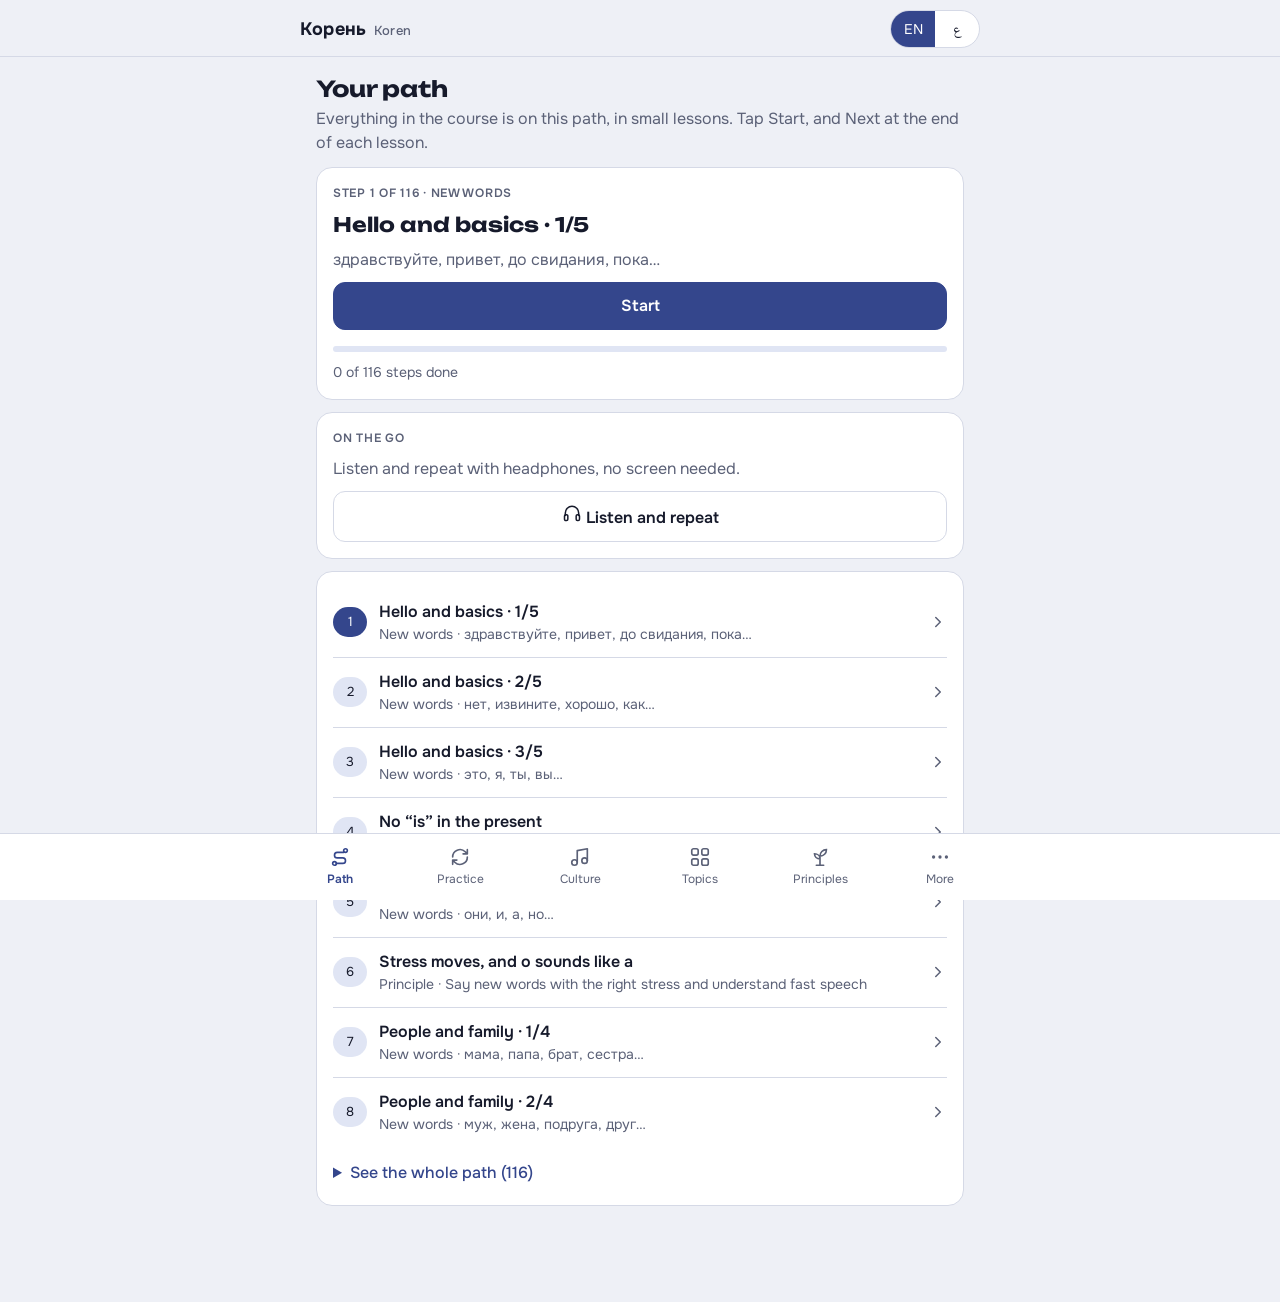
==== commit 5b53709f: "Clear stress mark (и́ no longer looks like й); match pairs from either side - Onest and Unbounded Cy" ====
--- a/index.html
+++ b/index.html
@@ -100,6 +100,7 @@
 .pill.good{background:var(--good-tint);color:var(--good)}
 .chips{display:flex;flex-wrap:wrap;gap:6px}
 .word{display:flex;align-items:center;gap:10px;padding:10px 0;border-top:1px solid var(--line)}
+.wlink{display:flex;align-items:center;justify-content:center;min-width:36px;min-height:36px;color:var(--mute);text-decoration:none;margin-inline-start:auto}
 .word:first-child{border-top:0}
 .word .reveal{flex:1;min-width:0;text-align:start;background:none;border:0;padding:4px 0;display:flex;flex-direction:column;gap:2px}
 .word .w{font-size:21px;line-height:1.3}
@@ -164,6 +165,14 @@
 .hear{align-self:center;display:inline-flex;align-items:center;gap:6px;border:1px solid var(--line);background:var(--soft);color:var(--accent);border-radius:999px;padding:6px 14px;font-size:14px;font-weight:600;min-height:38px}
 .hear svg{width:16px;height:16px}
 .say-it{font-size:22px;line-height:1.35;text-align:center;font-weight:500}
+.match{display:grid;grid-template-columns:1fr 1fr;gap:10px}
+.mcol{display:grid;gap:10px;align-content:start}
+.mt{border:1px solid var(--line);background:var(--surface);border-radius:14px;padding:10px 8px;font-size:18px;text-align:center;min-height:56px;color:var(--ink)}
+.mt.emo{font-size:30px;line-height:1}
+.mt.sel{border-color:var(--accent);background:var(--tint)}
+.mt.done{opacity:.3;border-style:dashed}
+.mt.bad{animation:mshake .3s}
+@keyframes mshake{25%{transform:translateX(-5px)}75%{transform:translateX(5px)}}
 .base{text-align:center;color:var(--mute);font-size:15px}
 .fbk{border:1px dashed var(--line);border-radius:12px;background:var(--surface);margin-top:12px}
 .fbk>summary{list-style:none;cursor:pointer;padding:9px 12px;font-size:14px;color:var(--mute);display:flex;align-items:center;gap:6px;min-height:40px}
@@ -180,6 +189,13 @@
 .fb-list>summary{cursor:pointer;color:var(--accent);font-weight:500;padding:4px 0}
 .vid{position:relative;aspect-ratio:16/9;width:100%;max-width:100%;border-radius:12px;overflow:hidden;background:#000}
 .vid iframe{position:absolute;inset:0;width:100%;height:100%;border:0}
+.lyr-l{flex:1;min-width:0;display:flex;flex-direction:column;gap:4px}
+.lw{background:none;border:0;padding:0 1px;font:inherit;color:inherit;border-radius:6px;line-height:inherit}
+.lw.on{background:var(--tint)}
+.lyr-tr{background:none;border:0;padding:0;text-align:start;display:flex;flex-direction:column;gap:2px}
+.gloss{background:var(--soft);border-radius:10px;padding:8px 10px;font-size:15px;display:flex;flex-direction:column;gap:6px}
+.gloss .g1{display:flex;flex-wrap:wrap;align-items:center;gap:6px}
+.gloss .gw{font-size:18px;font-weight:600}
 .kn{text-decoration:underline;text-decoration-color:var(--accent);text-decoration-thickness:2px;text-underline-offset:4px}
 .sr{position:absolute;width:1px;height:1px;overflow:hidden;clip:rect(0 0 0 0)}
 :focus-visible{outline:3px solid var(--accent);outline-offset:2px}
@@ -203,8 +219,9 @@
 /* Koren · Copyright © 2026 natmartem · SPDX-License-Identifier: AGPL-3.0-or-later
    localStorage "koren-state": progress and settings. "koren-packs": lessons added in the app.
    "koren-lyrics": song lyrics the learner pasted (never in the repo: copyright).
-   IndexedDB "koren" → "audio", "audio2": recordings imported on this phone; "lines1", "lines2": song and poem lines
-   (kept off GitHub: lyrics are copyrighted); "songfile:<id>": the learner's own audio file of a song. */
+   IndexedDB "koren" → "audio", "audio2": the speaker's recordings file imported on this phone, song and poem lines included
+   (kept off GitHub: lyrics are copyrighted); "lines1", "lines2": song lines from older separate files;
+   "songfile:<id>": the learner's own audio file of a song. */
 "use strict";
 const $=s=>document.querySelector(s);
 const esc=s=>String(s==null?"":s).replace(/[&<>"']/g,c=>({"&":"&amp;","<":"&lt;",">":"&gt;",'"':"&quot;","'":"&#39;"}[c]));
@@ -266,7 +283,7 @@
   TOP.forEach(t=>TOPm[t.id]=t);PR.forEach(p=>PRm[p.id]=p);
   const mk=(a,kind)=>{const key=kind==="w"?wkey(a[0]):pkey(a[0]);
     if(ITEMS[key]){const o=ITEMS[key];(a[4]||"").split(/\s+/).filter(x=>x&&PRm[x.split(":")[0]]).forEach(x=>{if(!o.ps.includes(x))o.ps.push(x)});return null}
-    const o={key,akey:key,kind,ru:a[0],en:a[1],ar:a[2],topic:a[3],ps:(a[4]||"").split(/\s+/).filter(x=>x&&PRm[x.split(":")[0]])};ITEMS[key]=o;return o};
+    const o={key,akey:key,kind,ru:a[0],en:a[1],ar:a[2],topic:a[3],theme:a[5]||"",ps:(a[4]||"").split(/\s+/).filter(x=>x&&PRm[x.split(":")[0]])};ITEMS[key]=o;return o};
   WORDS=c.words.map(a=>mk(a,"w")).filter(Boolean);
   PHRASES=c.phrases.map(a=>mk(a,"p")).filter(Boolean);
   PR.forEach(p=>{p.list=(p.items||[]).map((x,i)=>{
@@ -377,7 +394,7 @@
   addSet(Object.values(POSS));addSet(Object.values(TPOSS));ADJ.forEach(a=>addSet(Object.values(a.f)));
   const ok=id=>PRm[id]&&PRm[id].drill==="form";
   const FULLS=new Set();PR.forEach(p=>(p.list||[]).forEach(x=>{if(x.full)FULLS.add(plain(x.full))}));
-  const gi=(pid,frame,hint,ans,cands,base,meaning,part)=>{
+  const gi=(pid,frame,hint,ans,cands,base,meaning,part,sen)=>{
     if(!ok(pid)||!ans)return;
     if(frame.startsWith("…")){ans=cap(ans);cands=cands.map(cap)}
     const wrong=[],seen=new Set([plain(ans).toLowerCase()]);
@@ -386,9 +403,63 @@
     const full=frame.replace("…",ans).replace(/\s+([.?!,])/g,"$1"),key="G:"+pid+":"+plain(full);if(PITEMS[key]||FULLS.has(plain(full)))return;FULLS.add(plain(full));
     const all=[];cands.forEach(x=>{if(x&&!all.some(y=>plain(y).toLowerCase()===plain(x).toLowerCase())&&plain(x).toLowerCase()!==plain(ans).toLowerCase())all.push(x)});
     part=part||"";const o={pid,part,tag:pid+(part?":"+part:""),frame,hint,ans,wrong,cands:all,full,key,akey:"S:"+plain(full),gen:1,base:base?base.nom:"",
-      en:meaning?meaning.en:base?base.nom+" — "+base.en:"",ar:meaning?meaning.ar:base?base.nom+" — "+base.ar:""};
+      gl:{en:meaning?meaning.en:base?base.nom+" — "+base.en:"",ar:meaning?meaning.ar:base?base.nom+" — "+base.ar:""}};
+    o.en=sen||o.gl.en;o.ar=sen||o.gl.ar;if(sen)o.sen=1; /* no Arabic sentence yet: Arabic shows the English sentence with the word in Arabic */
     PITEMS[key]=o;PRm[pid].list.push(o);if(o.base){const k=wkey(o.base);(BASEIDX[k]=BASEIDX[k]||[]).push(o)}
   };
+  /* English for every generated sentence, so the answer can show what the whole sentence means */
+  const EB=s=>String(s||"").replace(/\s*\(.*?\)/g,"").split(/\s*[\/,]\s*/)[0].trim();
+  const MASS=new Set(["water","tea","milk","bread","cheese","meat","fish","soup","juice","money","music","politics","economics","biology","psychology","photography","time","work","wine","pizza","coffee"]);
+  const FAM=new Set(["mum","dad","brother","sister","son","daughter","husband","wife","friend","grandmother","grandfather","neighbour"]);
+  const PLX={wife:"wives",child:"children",person:"people",tooth:"teeth",foot:"feet",man:"men",woman:"women",knife:"knives"};
+  const enPl=w=>{const p=w.split(" "),l=p.pop();return [...p,PLX[l]||(/(s|x|ch|sh)$/.test(l)?l+"es":/[^aeiou]y$/.test(l)?l.slice(0,-1)+"ies":l+"s")].join(" ")};
+  const aan=w=>(/^(hour|honest)/i.test(w)||(/^[aeio]/i.test(w))||(/^u/i.test(w)&&!/^(uni|use|eu)/i.test(w))?"an ":"a ")+w;
+  const capE=s=>s.charAt(0).toUpperCase()+s.slice(1);
+  const nb=n=>EB(n.en),bare=n=>["C","M","D","I"].includes(n.cat)||MASS.has(nb(n))||n.g==="pl";
+  const plN=n=>n.g==="pl"&&!MASS.has(nb(n)); /* children, people, parents: "these are…" */
+  const theN=n=>bare(n)?nb(n):"the "+nb(n),aN=n=>bare(n)?nb(n):aan(nb(n));
+  const who=(n,poss)=>FAM.has(nb(n))?(poss||"my")+" "+nb(n):"the "+nb(n);
+  const WHEREX={house:"in the house",flat:"in the flat",room:"in the room",kitchen:"in the kitchen",window:"on the windowsill",fridge:"in the fridge",bag:"in the bag",
+    city:"in the city",street:"outside",centre:"in the centre",park:"in the park",bridge:"on the bridge",work:"at work",school:"at school",university:"at university",
+    lesson:"in class",hospital:"in hospital",face:"on the face",car:"in the car",bicycle:"on a bike",bus:"on the bus",tram:"on the tram",train:"on the train",plane:"on the plane"};
+  const whereE=n=>WHEREX[nb(n)]||(n.cat==="C"||n.cat==="M"?"in "+nb(n):n.cat==="D"?"on "+nb(n):prepOf(n.where)==="на"&&n.cat!=="L"?"on the "+nb(n):n.cat==="T"?"in the "+nb(n):"at the "+nb(n));
+  const toE=n=>{const w=whereE(n);return w==="outside"?w:w.replace(/^(in|at|on) /,"to ")};
+  const fillE=(t,v)=>capE(t.replace("{}",v));
+  const WFE={"Я сейча́с …":"I'm {} now.","Мы …":"We're {}.","Ма́ма …":"Mum is {}.","Брат …":"My brother is {}.","Я живу́ …":"I live {}.","Сестра́ живёт …":"My sister lives {}.",
+    "Мы сейча́с …":"We're {} now.","Ключ …":"The key is {}.","Кот …":"The cat is {}.","Телефо́н …":"The phone is {}.","Кни́га …":"The book is {}.","Мой день рожде́ния …":"My birthday is {}.",
+    "Мы отдыха́ем …":"We rest {}.","… хо́лодно.":"It's cold {}.","Я рабо́таю …":"I work {}.","У меня́ уро́к …":"I have a lesson {}.",
+    "Мы е́дем …":"We're going {}.","Я е́ду …":"I'm going {}.","Я иду́ …":"I'm going {}.","Мы идём …":"We're going {}.","Ма́ма идёт …":"Mum is going {}."};
+  const AFE={"Я люблю́ …":["I love {}.","my","love"],"Я учу́ …":["I'm learning {}.","my"],"Ты лю́бишь …?":["Do you love {}?","your","love"],"Она́ у́чит …":["She's learning {}.","her"],
+    "Я ви́жу …":["I see {}.","my"],"Я жду …":["I'm waiting for {}.","my"],"Я зна́ю …":["I know {}.","my"],"Ты ви́дишь …?":["Do you see {}?","your"],"Она́ лю́бит …":["She loves {}.","her","love"],
+    "Мы ждём …":["We're waiting for {}.","our"],"Они́ зна́ют …":["They know {}.","their"],"Я хочу́ …":["I want {}.","my","want"],"Ты хо́чешь …?":["Do you want {}?","your","want"],
+    "Она́ ви́дит …":["She sees {}.","her"],"Мы хоти́м …":["We want {}.","our","want"],"Мы ви́дим …":["We see {}.","our"]};
+  const objE=(n,poss,how)=>n.cat==="P"?who(n,poss):bare(n)?nb(n):how==="want"?aan(nb(n)):how==="love"&&n.cat==="F"?enPl(nb(n)):"the "+nb(n);
+  const NUMX={"оди́н":"one","одна́":"one","одно́":"one","два":"two","две":"two","три":"three","четы́ре":"four","пять":"five","шесть":"six","де́сять":"ten","сто":"a hundred"};
+  const numE=x=>x.split(" ").map(w=>w==="два́дцать"?"twenty":NUMX[w]).join("-");
+  /* verbs: present simple, or -ing for what is going on now */
+  const VE={"знать":"know","понима́ть":"understand","говори́ть":"speak","жить":"live","рабо́тать":"work","чита́ть":"read*","писа́ть":"write*","учи́ть":"learn","идти́":"go*","е́хать":"go*","есть":"eat",
+    "пить":"drink","ждать":"wait*","спать":"sleep","мочь":"can","ви́деть":"see","ду́мать":"think","люби́ть":"love","хоте́ть":"want","обе́дать":"have lunch","отдыха́ть":"rest"};
+  const CE={"отве́т":"the answer","Москву́":"Moscow","учи́теля":"the teacher","вопро́с":"the question","по-ру́сски":"Russian","по-ара́бски":"Arabic","по-англи́йски":"English",
+    "в Москве́":"in Moscow","в Бо́стоне":"in Boston","в Эр-Рия́де":"in Riyadh","в о́фисе":"in an office","до́ма":"at home","в больни́це":"in a hospital","кни́гу":"a book","письмо́":"a letter",
+    "ру́сский язы́к":"Russian","домо́й":"home","в парк":"to the park","на рабо́ту":"to work","на метро́":"by metro","в Москву́":"to Moscow","суп":"soup","ры́бу":"fish","хлеб":"bread",
+    "чай":"tea","ко́фе":"coffee","во́ду":"water","авто́бус":"the bus","дру́га":"{p} friend","ма́му":"{p} mum","дом":"the house","го́род":"the city","ста́нцию":"the station",
+    "но́чью":"at night","чита́ть":"read","рабо́тать":"work","спать":"sleep","му́зыку":"music","пи́ццу":"pizza","в кафе́":"in a cafe","в па́рке":"in the park"};
+  const SUBJ={"Я":["I","my",1],"Ты":["you","your",2],"Она́":["she","her",3],"Он":["he","his",3],"Мы":["we","our",2],"Вы":["you","your",2],"Они́":["they","their",2]};
+  const ing=v=>v.replace(/^(\w+)/,w=>w==="have"?"having":/e$/.test(w)&&!/ee$/.test(w)?w.slice(0,-1)+"ing":w+"ing");
+  const s3=v=>v.replace(/^(\w+)/,w=>w==="have"?"has":w==="can"?"can":/(s|x|ch|sh|o)$/.test(w)?w+"es":w+"s");
+  function verbE(inf,pn,neg,c,q){
+    const [S1,P1,per]=SUBJ[pn],raw=VE[inf]||"",prog=raw.endsWith("*"),v=raw.replace("*","");
+    let o=c?(CE[c]||"").replace("{p}",P1):"";if(c&&!CE[c])return "";
+    if(v==="wait"&&o)o="for "+o;if(v==="write"&&/^по-/.test(c))o="in "+o;if(v==="want"&&/ть$/.test(plain(c)))o="to "+o;if(v==="think")o="so";
+    const tail=o?" "+o:"";let s;
+    if(prog){const be=per===1?"am":per===3?"is":"are";
+      s=q?`${neg?(be==="is"?"isn't":"aren't"):capE(be)} ${S1} ${ing(v)}${tail}?`:`${S1} ${be}${neg?" not":""} ${ing(v)}${tail}.`;
+      if(!q)s=s.replace(/^I am/,"I'm").replace(/^(you|we|they) are/,"$1're").replace(/^(she|he) is/,"$1's");}
+    else if(v==="can")s=q?`${neg?"Can't":"Can"} ${S1} ${o}?`:`${S1} ${neg?"can't":"can"}${tail}.`;
+    else{const d=per===3?"does":"do";
+      s=q?`${neg?(d==="does"?"Doesn't":"Don't"):capE(d)} ${S1} ${v}${tail}?`:neg?`${S1} ${d==="does"?"doesn't":"don't"} ${v}${tail}.`:`${S1} ${per===3?s3(v):v}${tail}.`}
+    return capE(s);
+  }
   const things=N.filter(n=>(n.cat==="F"||n.cat==="C")&&n.g!=="pl"&&!n.song).map(n=>n.nom); /* never put a song word into someone else's sentence */
   const WF={L:["Я сейча́с …","Мы …","Ма́ма …","Брат …"],C:["Я живу́ …","Сестра́ живёт …","Мы сейча́с …"],V:["Я сейча́с …","Мы …"],T:["Ключ …","Кот …","Телефо́н …","Кни́га …"],M:["Мой день рожде́ния …","Мы отдыха́ем …","… хо́лодно."]};
   const AF={I:["Я люблю́ …","Я учу́ …","Ты лю́бишь …?","Она́ у́чит …"],P:["Я ви́жу …","Я люблю́ …","Я жду …","Я зна́ю …","Ты ви́дишь …?","Она́ лю́бит …","Мы ждём …","Они́ зна́ют …"],
@@ -404,45 +475,48 @@
     /* my, your, this, and describing words: every noun, plural ones too */
     if(n.cat!=="C"&&n.cat!=="M"&&n.cat!=="D"&&n.cat!=="I"){
       const odd=n.g==="pl"||/ь$/.test(n.nom)||(n.g==="m"&&/[ая]$/.test(plain(n.nom)))||(n.g==="n"&&/мя$/.test(plain(n.nom)));
-      if(n.cat!=="W")[POSS,TPOSS].forEach(P2=>gi("moy-tvoy","Э́то … "+n.nom+".",P2.m,P2[n.g],Object.values(P2),n,null,odd&&n.g!=="pl"?"tricky":""));
+      if(n.cat!=="W")[POSS,TPOSS].forEach(P2=>gi("moy-tvoy","Э́то … "+n.nom+".",P2.m,P2[n.g],Object.values(P2),n,null,odd&&n.g!=="pl"?"tricky":"",
+        (plN(n)?"These are ":"This is ")+(P2===POSS?"my ":"your ")+nb(n)+"."));
       ADJ.filter(a=>a.cats.includes(n.cat)).forEach(a=>{
-        gi("moy-tvoy","Э́то … "+n.nom+".",a.f.m,a.f[n.g],Object.values(a.f),n,null,"adj");
-        gi("moy-tvoy",cap(n.nom)+" … .",a.f.m,a.f[n.g],Object.values(a.f),n,null,"adj")});
-      gi("moy-tvoy","Где … "+n.nom+"?","э́тот",DEM[n.g],Object.values(DEM),n,null,"this");
+        const ae=EB(a.en),an=(plN(n)?"These are ":"This is ")+(bare(n)?ae+" "+nb(n):aan(ae+" "+nb(n)))+".",sub=n.cat==="P"?capE(who(n)):capE(theN(n));
+        gi("moy-tvoy","Э́то … "+n.nom+".",a.f.m,a.f[n.g],Object.values(a.f),n,null,"adj",an);
+        gi("moy-tvoy",cap(n.nom)+" … .",a.f.m,a.f[n.g],Object.values(a.f),n,null,"adj",sub+(plN(n)?" are ":" is ")+ae+".")});
+      gi("moy-tvoy","Где … "+n.nom+"?","э́тот",DEM[n.g],Object.values(DEM),n,null,"this",plN(n)?"Where are these "+nb(n)+"?":"Where is this "+nb(n)+"?");
     }
     /* many: мои́ ключи́, но́вые ключи́ */
-    if(n.pl){gi("moy-tvoy","Э́то мои́ … .",n.nom,n.pl,[n.nom,n.gen,n.gpl,n.acc],n,null,"pl");
-      ADJ.filter(a=>a.cats.includes(n.cat)).forEach(a=>gi("moy-tvoy","Э́то … "+n.pl+".",a.f.m,a.f.pl,Object.values(a.f),n,null,"adj"))}
+    if(n.pl){gi("moy-tvoy","Э́то мои́ … .",n.nom,n.pl,[n.nom,n.gen,n.gpl,n.acc],n,null,"pl","These are my "+enPl(nb(n))+".");
+      ADJ.filter(a=>a.cats.includes(n.cat)).forEach(a=>gi("moy-tvoy","Э́то … "+n.pl+".",a.f.m,a.f.pl,Object.values(a.f),n,null,"adj","These are "+EB(a.en)+" "+enPl(nb(n))+"."))}
     /* school subjects and fields: what you love, study, like */
-    if(n.cat==="I")ADJ.filter(a=>a.cats.includes("I")).forEach(a=>{gi("moy-tvoy","Э́то … "+n.nom+".",a.f.m,a.f[n.g],Object.values(a.f),n,null,"adj");gi("moy-tvoy",cap(n.nom)+" … .",a.f.m,a.f[n.g],Object.values(a.f),n,null,"adj")});
+    if(n.cat==="I")ADJ.filter(a=>a.cats.includes("I")).forEach(a=>{const ae=EB(a.en);gi("moy-tvoy","Э́то … "+n.nom+".",a.f.m,a.f[n.g],Object.values(a.f),n,null,"adj","This is "+ae+" "+nb(n)+".");gi("moy-tvoy",cap(n.nom)+" … .",a.f.m,a.f[n.g],Object.values(a.f),n,null,"adj",capE(nb(n))+" is "+ae+".")});
     if(n.g==="pl")return;
     /* on which day */
-    if(n.cat==="D"){DF.forEach(f=>gi("acc-fem",end(f),n.nom,n.where,[pr+" "+n.gen,pr+" "+n.dat,pr+" "+n.nom],n,null,"days"));return}
+    if(n.cat==="D"){DF.forEach(f=>gi("acc-fem",end(f),n.nom,n.where,[pr+" "+n.gen,pr+" "+n.dat,pr+" "+n.nom],n,null,"days",WFE[f]?fillE(WFE[f],whereE(n)):""));return}
     /* where */
     if(n.where&&wn!==n.nom&&WF[n.cat])WF[n.cat].forEach(f=>{if(n.cat==="T"&&f.startsWith(cap(n.nom)))return;
-      gi("v-prep",end(f),n.nom,n.where,[pr+" "+n.nom,pr+" "+n.gen,pr+" "+n.dat,other+" "+wn],n,null,/(у́|ии)$/.test(wn)?"tricky":"")});
+      gi("v-prep",end(f),n.nom,n.where,[pr+" "+n.nom,pr+" "+n.gen,pr+" "+n.dat,other+" "+wn],n,null,/(у́|ии)$/.test(wn)?"tricky":"",WFE[f]?fillE(WFE[f],whereE(n)):"")});
     if(n.cat==="M")return;
     /* where to */
     if(n.where&&n.acc&&(n.cat==="L"||n.cat==="C")&&n.nom!=="дом")(n.cat==="C"?["Мы е́дем …","Я е́ду …"]:["Я иду́ …","Мы идём …","Ма́ма идёт …"]).forEach(f=>
-      gi("v-prep",end(f),n.nom,pr+" "+n.acc,[n.where,pr+" "+n.gen,pr+" "+n.dat,other+" "+n.acc],n,null,"to"));
+      gi("v-prep",end(f),n.nom,pr+" "+n.acc,[n.where,pr+" "+n.gen,pr+" "+n.dat,other+" "+n.acc],n,null,"to",WFE[f]?fillE(WFE[f],toE(n)):""));
     /* objects */
     if(n.acc&&AF[n.cat]){const fem=n.g==="f"||(n.g==="m"&&/[ая]$/.test(plain(n.nom)));
-      AF[n.cat].forEach(f=>gi(fem?"acc-fem":"acc-masc",end(f),n.nom,n.acc,[n.nom,n.gen,n.dat,wn],n,null,fem&&(n.g!=="f"||/ь$/.test(n.nom)||plain(n.acc).replace(/у$/,"")!==plain(n.nom).replace(/а$/,""))?"tricky":""))}
+      AF[n.cat].forEach(f=>gi(fem?"acc-fem":"acc-masc",end(f),n.nom,n.acc,[n.nom,n.gen,n.dat,wn],n,null,fem&&(n.g!=="f"||/ь$/.test(n.nom)||plain(n.acc).replace(/у$/,"")!==plain(n.nom).replace(/а$/,""))?"tricky":"",AFE[f]?fillE(AFE[f][0],objE(n,AFE[f][1],AFE[f][2])):""))}
     /* at someone's: у брата есть… / none: нет… / it hurts */
-    if(n.cat==="P"&&n.gen)HAVE.forEach(f=>gi("u-menya",f,n.nom,n.gen,[n.nom,n.acc,n.dat],n,null,"net"));
-    if(n.gen&&(["T","F","V"].includes(n.cat)||n.nom==="вре́мя"))gi("u-menya","У меня́ нет … .",n.nom,n.gen,[n.nom,n.acc,n.dat],n,null,"net");
-    if(n.cat==="B")gi("u-menya","У меня́ боли́т … .",n.nom,n.nom,[n.acc,n.gen,n.dat],n,null,"net");
+    if(n.cat==="P"&&n.gen)HAVE.forEach((f,i)=>gi("u-menya",f,n.nom,n.gen,[n.nom,n.acc,n.dat],n,null,"net",capE(who(n))+" has "+["a car","a phone","a house"][i]+"."));
+    if(n.gen&&(["T","F","V"].includes(n.cat)||n.nom==="вре́мя"))gi("u-menya","У меня́ нет … .",n.nom,n.gen,[n.nom,n.acc,n.dat],n,null,"net",bare(n)?"I have no "+nb(n)+".":"I don't have "+aan(nb(n))+".");
+    if(n.cat==="B")gi("u-menya","У меня́ боли́т … .",n.nom,n.nom,[n.acc,n.gen,n.dat],n,null,"net","My "+nb(n)+" hurts.");
     /* to whom: нравится, state words */
     if(n.cat==="P"&&n.dat){const C3=[cap(n.nom),cap(n.acc),cap(n.gen)];
-      things.forEach(t=>gi("nravitsya","… нра́вится "+t+".",n.nom,cap(n.dat),C3,n));
-      STATES.forEach(st=>gi("nravitsya","… "+st+".",n.nom,cap(n.dat),C3,n,null,"state"))}
-    if(["F","L","C","T","I"].includes(n.cat)&&n.acc)gi("nravitsya","Мне нра́вится … .",n.nom,n.nom,[n.acc,n.gen,n.dat],n);
+      things.forEach(t=>{const tn2=N.find(y=>y.nom===t);gi("nravitsya","… нра́вится "+t+".",n.nom,cap(n.dat),C3,n,null,"",capE(who(n))+" likes "+(bare(tn2)?nb(tn2):"the "+nb(tn2))+".")});
+      STATES.forEach((st,i)=>gi("nravitsya","… "+st+".",n.nom,cap(n.dat),C3,n,null,"state",capE(who(n))+" is "+["cold","warm","in pain"][i]+"."))}
+    if(["F","L","C","T","I"].includes(n.cat)&&n.acc)gi("nravitsya","Мне нра́вится … .",n.nom,n.nom,[n.acc,n.gen,n.dat],n,null,"","I like "+theN(n)+".");
     /* numbers */
     if(n.gpl&&n.gen&&n.cat!=="C"){
       const one={m:"оди́н",f:"одна́",n:"одно́"}[n.g],two={m:"два",f:"две",n:"два"}[n.g],cs=[n.nom,n.gen,n.gpl,n.dat];
-      [one,"два́дцать "+one].forEach(x=>gi("numbers",cap(x)+" … .",n.nom,n.nom,cs,n));
-      [two,"три","четы́ре","два́дцать "+two].forEach(x=>gi("numbers",cap(x)+" … .",n.nom,n.gen,cs,n));
-      ["пять","шесть","де́сять","два́дцать пять","сто"].forEach(x=>gi("numbers",cap(x)+" … .",n.nom,n.gpl,cs,n));
+      const ne=x=>capE(numE(x))+" "+(x===one?nb(n):enPl(nb(n)))+".";
+      [one,"два́дцать "+one].forEach(x=>gi("numbers",cap(x)+" … .",n.nom,n.nom,cs,n,null,"",ne(x)));
+      [two,"три","четы́ре","два́дцать "+two].forEach(x=>gi("numbers",cap(x)+" … .",n.nom,n.gen,cs,n,null,"",ne(x)));
+      ["пять","шесть","де́сять","два́дцать пять","сто"].forEach(x=>gi("numbers",cap(x)+" … .",n.nom,n.gpl,cs,n,null,"",ne(x)));
     }
   });
   /* verb endings: every verb with every person, with and without не, with every ending sentence it has */
@@ -453,7 +527,7 @@
     const iFam=!["знать","понима́ть","рабо́тать","чита́ть","обе́дать","отдыха́ть","ду́мать"].includes(v.inf); /* the first verb lesson drills regular -ать verbs only */
     (v.compl.length?v.compl:[""]).forEach(c=>[false,true].forEach(neg=>{
       const inf=/^(спать|чита́ть|рабо́тать)$/.test(c);
-      gi("ya-form",`${pn} ${neg?"не ":""}…${c?" "+c:""}${k===1?"?":"."}`,v.inf,v.forms[k],cands,null,{en:v.inf+" — "+v.en,ar:v.inf+" — "+v.ar},inf?"inf":iFam?"i":"");
+      gi("ya-form",`${pn} ${neg?"не ":""}…${c?" "+c:""}${k===1?"?":"."}`,v.inf,v.forms[k],cands,null,{en:v.inf+" — "+v.en,ar:v.inf+" — "+v.ar},inf?"inf":iFam?"i":"",verbE(v.inf,pn,neg,c,k===1));
     }));
   }));
   /* stress: every word you have */
@@ -462,7 +536,7 @@
       const o={pid:"stress",part:"",tag:"stress",ru:w.ru,en:w.en,ar:w.ar,key:"I:stress:"+pw+"||",akey:w.key,gen:1};PITEMS[o.key]=o;PRm.stress.list.push(o)})}
 }
 build();
-const APP_VERSION="1.8";
+const APP_VERSION="1.12";
 
 /* ================= feedback notes (localStorage "koren-feedback") =================
    A note box under each drill question, drill result, topic, principle and reading.
@@ -492,6 +566,7 @@
   const s=ta.parentNode.querySelector(".fbk-s");if(s)s.textContent=ok?T("Saved on this phone","حُفظت على هذا الهاتف"):T("Could not save: storage is full or blocked","تعذّر الحفظ: التخزين ممتلئ أو محظور");
 });
 const wordsOf=t=>WORDS.filter(w=>w.topic===t);
+const themeOf=t=>WORDS.filter(w=>w.theme===t); /* song words that belong to this topic too */
 const phrasesOf=t=>PHRASES.filter(w=>w.topic===t);
 const taggedWith=pid=>[...WORDS,...PHRASES].filter(w=>w.ps.includes(pid));
 
@@ -503,7 +578,7 @@
   return String(text).split(/(\s+)/).map(tok=>{const core=tok.replace(/[.,!?—–«»"“”:;…]/g,"");if(!core)return esc(tok);
     return known(wkey(core))?esc(plain(tok)):esc(tok)}).join("");
 }
-const M=it=>esc(S.lang==="ar"?it.ar:it.en);
+const M=it=>!it?"":it.sen&&it.gl&&S.lang==="ar"?`<span dir="ltr" lang="en">${esc(it.en)}</span> · <span class="ar">${esc(it.gl.ar)}</span>`:esc(S.lang==="ar"?it.ar:it.en);
 
 /* ================= audio: recordings first, phone voice second ================= */
 const AUD={};const player=$("#player");let playingBtn=null;
@@ -640,6 +715,7 @@
   else{
     const set=x.words;set.filter(w=>!seenOrDrilled(w)).forEach(w=>q.push({t:"intro",it:w})); /* already learned (in a song, say): no new-word card, just practice */
     shuffle(set).forEach(w=>q.push(wordQ(w,"pm")));
+    q.push(matchQ(set,poolFor(set[0]||{}).filter(w=>w.kind==="w")));
     shuffle(set).slice(0,4).forEach(w=>q.push(wordQ(w,canPlay(w.key)&&Math.random()<.5?"lp":"pr")));
     shuffle(set).slice(0,2).forEach(w=>q.push(wordQ(w,"ty")));
     shuffle(set.flatMap(w=>BASEIDX[w.key]||[]).filter(y=>unlocked(y.tag)&&itemFits(y,QK))).slice(0,3).forEach(y=>{const z=principleQ(y,null);if(z)q.push(z)});
@@ -666,7 +742,7 @@
   let pr=PR.filter(x=>unlocked(x.id)).flatMap(x=>x.list.filter(y=>met(y)&&unlocked(y.tag||x.id)&&!songLocked(y)&&itemFits(y,KL)));
   if(f.pid){items=items.filter(x=>x.ps.includes(f.pid));lines=[];pr=pr.filter(x=>x.pid===f.pid)}
   if(f.song){const ks=new Set(SONGm[f.song]?songItems(SONGm[f.song]).map(x=>x.key):[]);items=items.filter(x=>ks.has(x.key));lines=[];pr=pr.filter(x=>x.base&&ks.has(wkey(x.base)))}
-  if(f.topic){items=items.filter(x=>x.topic===f.topic);lines=lines.filter(x=>x.topic===f.topic);pr=pr.filter(x=>x.base&&ITEMS[wkey(x.base)]&&ITEMS[wkey(x.base)].topic===f.topic)}
+  if(f.topic){const inT=x=>x&&(x.topic===f.topic||x.theme===f.topic);items=items.filter(inT);lines=lines.filter(x=>x.topic===f.topic);pr=pr.filter(x=>x.base&&inT(ITEMS[wkey(x.base)]))}
   return {items,lines,pr,size:items.length+lines.length+pr.length};
 }
 function practiceQs(f,n){
@@ -677,7 +753,9 @@
   quota.forEach(([arr,k])=>pick(arr,k).forEach(x=>{if(used.has(x.key))return;used.add(x.key);
     const z=x.pid?principleQ(x,modeFor(x))||principleQ(x,null):itemQ(x);if(z)q.push(z)}));
   if(q.length<n){[...P.items,...P.pr,...P.lines].filter(x=>!used.has(x.key)).sort(()=>Math.random()-.5).slice(0,n-q.length).forEach(x=>{const z=x.pid?principleQ(x,null):itemQ(x);if(z)q.push(z)})}
-  return shuffle(q).slice(0,n);
+  const words=P.items.filter(x=>x.kind==="w");
+  const mq=words.length>=4?matchQ(pick(words,5)):null;
+  return mq?[mq,...shuffle(q).slice(0,n-1)]:shuffle(q).slice(0,n);
 }
 /* a sentence built on a song word waits until that word is learned in its song */
 function songLocked(x){const k=x.base?wkey(x.base):x.akey&&x.akey.startsWith("W:")?x.akey:null;if(!k)return false;const it=ITEMS[k];return !!(it&&isSongWord(it)&&!seenOrDrilled(it))}
@@ -693,7 +771,46 @@
 const CHEV=`<svg class="chev" viewBox="0 0 24 24" width="18" height="18" aria-hidden="true"><path d="M9 6l6 6-6 6" fill="none" stroke="currentColor" stroke-width="2" stroke-linecap="round" stroke-linejoin="round"/></svg>`;
 const pchips=ps=>ps.length?`<div class="chips">${ps.map(p=>`<a class="pill root" href="#p/${esc(p.split(":")[0])}">${esc(pname(p))}</a>`).join("")}</div>`:"";
 function wordRow(it){
-  return `<div class="word">${spk(it.key,it.ru)}<button type="button" class="reveal" data-reveal><span class="w ru">${RUw(it)}</span><span class="m" hidden>${M(it)}</span></button></div>`;
+  return `<div class="word">${spk(it.key,it.ru)}<button type="button" class="reveal" data-reveal><span class="w ru">${RUw(it)}</span><span class="m" hidden>${M(it)}</span></button>${it.kind==="w"?`<a class="wlink" href="#w/${encodeURIComponent(it.key)}" aria-label="${T("Word page","صفحة الكلمة")}">${CHEV}</a>`:""}</div>`;
+}
+/* ================= word pages: the wiki =================
+   Everything about one word, with links both ways: its forms and the card for each ending, its topic,
+   its root family, the principles it shows, and where it is used: sentences, phrases, readings, songs.
+   Sentences are shown only when every word and ending in them is known. */
+function usesWord(text,key){return tk(text).some(t=>{const n=tn(t);return (FWD.get(n)&&FWD.get(n).has(key))||(FWT.get(n)&&FWT.get(n).has(key))})}
+function vWord(key){
+  const it=ITEMS[key],pl=tn(plain(it.ru)),status=rightOnce(key)?"known":S.seen[key]?"seen":"later";
+  const st=STEPS.find(x=>x.k==="t"&&x.words.some(w=>w.key===key));
+  const card=tag=>tag?`<a class="pill${unlocked(tag)?" root":""}" href="#p/${esc(tag.split(":")[0])}">${esc(pname(tag))}</a>`:"";
+  const row=(lab,f,tag)=>f?`<div class="word">${spk(wkey(f),f)}<span class="w ru" style="flex:1">${esc(f)}</span><span class="count" style="margin:0 8px">${esc(lab)}</span>${card(tag)}</div>`:"";
+  let forms="";
+  const n=N.find(x=>wkey(x.nom)===key),a=ADJ.find(x=>wkey(x.f.m)===key),v=VERBS.find(x=>wkey(x.inf)===key||wkey(x.forms[0])===key);
+  if(n){const fem=n.g==="f"||(n.g==="m"&&/[ая]$/.test(plain(n.nom))),wn=n.where?nounOf(n.where):"",same=f=>!f||tn(plain(f))===tn(plain(n.nom));
+    forms=[row(T("one","مفرد"),n.nom,""),same(n.pl)?"":row(T("many","جمع"),n.pl,"moy-tvoy:pl"),same(wn)?"":row(T("where","أين"),n.where,n.cat==="D"?"acc-fem:days":"v-prep"),
+      same(n.acc)?"":row(T("object","مفعول به"),n.acc,fem?"acc-fem":"acc-masc"),same(n.gen)?"":row(T("of, none","من، لا يوجد"),n.gen,"u-menya"),
+      same(n.dat)?"":row(T("to whom","لِمَن"),n.dat,"nravitsya"),row(T("after 5","بعد 5"),n.gpl,"numbers")].join("")}
+  else if(a)forms=[["m",T("he","مذكر")],["f",T("she","مؤنث")],["n",T("it","محايد")],["pl",T("many","جمع")]].map(([g,l])=>row(l,a.f[g],g==="m"?"":"moy-tvoy:adj")).join("");
+  else if(v)forms=[row(T("to …","المصدر"),v.inf,""),...["я","ты","она́ / он","мы","вы","они́"].map((pn,i)=>row(pn,v.forms[i],"ya-form"))].join("");
+  const pids=[...new Set([...(it.ps||[]),...(v?["ya-form"]:[]),...(a?["moy-tvoy:adj"]:[])])].filter(x=>PRm[x.split(":")[0]]);
+  const all=BASEIDX[key]||[],sents=all.filter(x=>itemFits(x,KL)),later=all.length-sents.length;
+  const phr=PHRASES.filter(x=>usesWord(x.ru,key));
+  const reads=READS.filter(r=>r.lines.some(l=>usesWord(l[0],key)));
+  const songs=SONGS.filter(sg=>(sg.lessons||[]).some(l=>(l.words||[]).some(w=>wkey(w)===key)));
+  const patList=PR.filter(p=>p.drill==="pattern").flatMap(p=>p.list);
+  const pat=patList.find(x=>x.root&&tn(plain(x.ru))===pl),fam=pat?patList.filter(x=>x.root===pat.root&&x!==pat):[];
+  const topics=[it.topic,it.theme].filter(t=>t&&TOPm[t]);
+  const home=it.theme||it.topic;
+  return `<a class="back" href="#topic/${esc(home)}">← ${esc(tname(home))}</a>
+  <div class="card"><div class="word" style="border-top:0">${spk(key,it.ru)}<button type="button" class="reveal" data-reveal><span class="w ru" style="font-size:30px">${RUw(it)}</span><span class="m" hidden>${M(it)}</span></button></div>
+   <span class="tap-hint">${T("Tap the word to see its meaning.","اضغط⟦ي|⟧ على الكلمة لتر⟦ي|ى⟧ معناها.")}</span>
+   <p class="count">${status==="known"?T("You know this word.","تعرف⟦ين|⟧ هذه الكلمة."):status==="seen"?T("You've met this word: one right answer and it's yours.","قابلت هذه الكلمة: إجابة صحيحة واحدة وتصبح لك."):st?T(`It comes on the path at step ${st.i+1}.`,`تأتي في المسار في الخطوة ${st.i+1}.`):songs.length?T("It's taught in a song or poem.","تُعلَّم في أغنية أو قصيدة."):""}</p>
+   <div class="chips">${topics.map(t=>`<a class="pill" href="#topic/${esc(t)}">${esc(tname(t))}</a>`).join("")}${songs.map(sg=>`<a class="pill" href="#song/${esc(sg.id)}">${esc(sg.ru)}</a>`).join("")}</div></div>
+  ${forms?`<div class="card"><span class="label">${T("Its forms","صيغها")}</span><span class="tap-hint">${T("Each ending links to the card that explains it.","كل نهاية مرتبطة بالبطاقة التي تشرحها.")}</span>${forms}</div>`:""}
+  ${fam.length?`<div class="card"><span class="label">${T(`Same root: ${pat.root}`,`الجذر نفسه: ${pat.root}`)}</span>${fam.map(x=>`<div class="word">${spk(x.akey,x.ru)}<button type="button" class="reveal" data-reveal><span class="w ru">${esc(x.ru)}</span><span class="m" hidden>${esc(S.lang==="ar"?x.ar:x.en)}</span></button></div>`).join("")}</div>`:""}
+  ${pids.length?`<div class="card"><span class="label">${T("Principles it shows","مبادئ تظهر فيها")}</span>${pchips(pids)}</div>`:""}
+  ${sents.length||later?`<div class="card"><span class="label">${T("In sentences","في جمل")}</span>${sents.slice(0,8).map(x=>`<div class="word">${spk(x.akey,x.full)}<span class="w ru">${esc(x.full)}</span></div>`).join("")}${later?`<p class="count">${T(`${later} more sentences open up as you learn more.`,`${later} جملة أخرى تنفتح كلما تعلّمت أكثر.`)}</p>`:""}</div>`:""}
+  ${phr.length?`<div class="card"><span class="label">${T("In phrases","في عبارات")}</span>${phr.slice(0,10).map(wordRow).join("")}</div>`:""}
+  ${reads.length?`<div class="card"><span class="label">${T("In readings","في القراءات")}</span><div class="list">${reads.map(r=>`<a class="li" href="#r/${esc(r.id)}"><div class="grow"><div class="t">${esc(L(r))}</div></div>${CHEV}</a>`).join("")}</div></div>`:""}`;
 }
 
 /* ================= tabs ================= */
@@ -721,12 +838,13 @@
   if(v==="drill"&&Q){
     if(Q.answered&&!Q.finished){Q.answered=false;Q.i++;if(Q.i>=Q.list.length)Q.finished=true} /* back from a card: carry on with the next one */
     apUI();return renderQ()}
-  const tab={topic:"topics",p:"principles",r:"topics",read:"topics",today:"path",song:"songs",listen:"practice"}[v]||v;renderTabs(tab);
+  const tab={w:"topics",topic:"topics",p:"principles",r:"topics",read:"topics",today:"path",song:"songs",listen:"practice"}[v]||v;renderTabs(tab);
   const view=$("#view");
   const back=Q&&!Q.finished?`<button type="button" class="back" data-go="#drill">← ${T("Back to practice","العودة إلى التدريب")}</button>`:"";
   let html="";
   if(v==="topics")html=vTopics();
   else if(v==="topic"&&TOPm[arg])html=vTopic(arg);
+  else if(v==="w"&&ITEMS[decodeURIComponent(arg||"")])html=vWord(decodeURIComponent(arg));
   else if(v==="principles")html=vPrinciples();
   else if(v==="p"&&PRm[arg])html=vPrinciple(arg);
   else if(v==="read")html=vTopics();
@@ -786,7 +904,8 @@
   <div class="card"><div class="row">
    ${poolOf({topic:id}).size?`<button type="button" class="btn primary" data-act="practice" data-topic="${esc(id)}">${T("Practise what you've learned here","تدرّب⟦ي|⟧ على ما تعلّمته هنا")}</button>`:t.song?`<span class="lead">${T("These words are taught in Songs.","تُعلَّم هذه الكلمات في الأغاني.")}</span><a class="btn small" href="#songs">${T("Open Songs","افتح⟦ي|⟧ الأغاني")}</a>`:`<span class="lead">${T("Words here are taught on the path.","تُعلَّم كلمات هذا الموضوع في المسار.")}</span>`}</div>
    ${ps.length?`<span class="label">${T("Principles you'll meet here","مبادئ ستجد⟦ين|⟧ها هنا")}</span>${pchips(ps)}`:""}</div>
-  <div class="card"><span class="label">${T("Words","الكلمات")}</span><span class="tap-hint">${T("Tap a word to hear it and see its meaning.","اضغط⟦ي|⟧ على الكلمة لتسمع⟦ي|⟧ها وتر⟦ي|ى⟧ معناها.")}</span><div>${ws.map(wordRow).join("")}</div></div>
+  <div class="card"><span class="label">${T("Words","الكلمات")}</span><span class="tap-hint">${T("Tap a word to hear it and see its meaning; › opens its page.","اضغط⟦ي|⟧ على الكلمة لتسمع⟦ي|⟧ها وتر⟦ي|ى⟧ معناها؛ › تفتح صفحتها.")}</span><div>${ws.map(wordRow).join("")}</div></div>
+  ${themeOf(id).length?`<div class="card"><span class="label">${T("From songs and poems","من الأغاني والقصائد")}</span><span class="tap-hint">${T("Taught in Culture; they count here once learned.","تُعلَّم في قسم الثقافة، وتُحتسب هنا بعد تعلّمها.")}</span><div>${themeOf(id).map(wordRow).join("")}</div></div>`:""}
   ${ph.length?`<div class="card"><span class="label">${T("Phrases","العبارات")}</span><div>${ph.map(x=>{const need=x.ps.filter(p=>!unlocked(p));
     return wordRow(x)+(need.length?`<div class="chips" style="margin:-4px 0 6px">${need.map(p=>`<a class="pill root" href="#p/${esc(p)}">${T("Taught on the path after:","يُعلَّم في المسار بعد:")} ${esc(pname(p))}</a>`).join("")}</div>`:"")}).join("")}</div></div>`:""}
   ${READS.some(r=>r.topic===id)?`<div class="card"><span class="label">${T("Readings","القراءات")}</span><div class="list">${READS.filter(r=>r.topic===id).map(r=>`<a class="li" href="#r/${esc(r.id)}"><div class="grow"><div class="t">${esc(L(r))}</div></div>${CHEV}</a>`).join("")}</div></div>`:""}
@@ -871,6 +990,58 @@
   render();const c=$("#lyrics");if(c)c.scrollIntoView({block:"start"});
 }
 const knownTok=tok=>{const a=LEX.get(norm(tok));return !!a&&a.some(k=>S.seen[k]||S.srs[k])};
+/* ================= tap a word in a song or poem =================
+   The course's own words first (meaning in English or Arabic, the card for its ending, its word page);
+   then koren-dict.json, an open Russian–English dictionary from OpenRussian.org (CC BY-SA 4.0), loaded
+   the first time a word is tapped; then a Wiktionary link. */
+const lyrWords=ru=>String(ru).split(/(\s+)/).map(tok=>!tok.trim()?tok:`<button type="button" class="lw${knownTok(tok)?" kn":""}" data-lw="${esc(tok)}">${esc(tok)}</button>`).join("");
+let DICT=null,DIDX=null,DLOAD=null;
+function loadDict(){
+  if(DIDX)return Promise.resolve(DIDX);
+  if(!DLOAD)DLOAD=fetch("koren-dict.json").then(r=>{if(!r.ok)throw new Error("no dictionary");return r.json()}).then(d=>{
+    DICT=d.entries;DIDX=new Map();const add=(f,i,j)=>{const k=tn(plain(f));let a=DIDX.get(k);if(!a)DIDX.set(k,a=[]);if(!a.some(x=>x[0]===i&&x[1]===j))a.push([i,j])};
+    DICT.forEach((e,i)=>{add(e[0],i,-1);(e[3]||"").split("|").forEach((f,j)=>{if(f&&f!=="=")add(f,i,j)})});return DIDX}).catch(e=>{DLOAD=null;throw e});
+  return DLOAD;
+}
+const DCASE=[["","",""],["of","من"],["to whom","لِمَن"],["object","مفعول به"],["with","مع"],["where, about","أين، عن"]];
+function dSlot(kind,j){
+  if(j<0)return "";
+  const k=kind[0],perf=kind[1]==="f";
+  if(k==="n"){const c=DCASE[j%6],many=j>=6;return [many?T("many","جمع"):"",c[0]?T(c[0],c[1]):""].filter(Boolean).join(" · ")||T("one","مفرد")}
+  if(k==="v"){const P=[["я","я"],["ты","ты"],["она́ / он","она́ / он"],["мы","мы"],["вы","вы"],["они́","они́"]];
+    if(j<6)return P[j][0]+(perf?" · "+T("will","سوف"):"");
+    if(j<10)return T(["past · he","past · she","past · it","past · they"][j-6],["الماضي · هو","الماضي · هي","الماضي · محايد","الماضي · هم"][j-6]);
+    return j===10?T("ask a friend","طلب من صديق"):T("ask (вы)","طلب (вы)")}
+  if(k==="a"){if(j<24){const g=[["he","مذكر"],["she","مؤنث"],["it","محايد"],["many","جمع"]][Math.floor(j/6)],c=DCASE[j%6];return [T(g[0],g[1]),c[0]?T(c[0],c[1]):""].filter(Boolean).join(" · ")}
+    if(j<28)return T(["short · he","short · she","short · it","short · many"][j-24],["قصيرة · مذكر","قصيرة · مؤنث","قصيرة · محايد","قصيرة · جمع"][j-24]);
+    return T("more …","أكثر …")}
+  return "";
+}
+async function showGloss(btn){
+  const box=btn.closest(".lyr-l")&&btn.closest(".lyr-l").querySelector(".gloss");if(!box)return;
+  const raw=btn.dataset.lw,w=raw.replace(/^[^А-Яа-яЁё]+|[^А-Яа-яЁё-]+$/g,""),n=tn(plain(w));
+  document.querySelectorAll(".lw.on").forEach(b=>b.classList.remove("on"));
+  if(!w||(!box.hidden&&box.dataset.w===n)){box.hidden=true;box.dataset.w="";return}
+  btn.classList.add("on");box.dataset.w=n;box.hidden=false;
+  if(autoOn())play(wkey(w),w);
+  /* 1. the course's own words */
+  const ks=[...new Set([...(FWD.get(n)||[]),...(FWT.get(n)||[])])].filter(k=>ITEMS[k]&&ITEMS[k].kind==="w");
+  if(ks.length){const tags=[...(FP.get(n)||[])].filter(t=>PRm[t.split(":")[0]]);
+    box.innerHTML=ks.slice(0,2).map(k=>{const it=ITEMS[k],same=tn(plain(it.ru))===n;
+      return `<div class="g1"><span class="ru gw">${esc(it.ru)}</span> <span>${M(it)}</span>${!same&&tags.length?` <a class="pill root" href="#p/${esc(tags[0].split(":")[0])}">${esc(pname(tags[0]))}</a>`:""} <a class="pill" href="#w/${encodeURIComponent(k)}">${T("Word page","صفحة الكلمة")}</a></div>`}).join("");return}
+  /* 2. the open dictionary */
+  box.innerHTML=`<span class="tap-hint">${T("Looking it up…","جارٍ البحث…")}</span>`;
+  let idx=null;try{idx=await loadDict()}catch(e){}
+  if(box.dataset.w!==n)return;
+  const hits=idx?(idx.get(n)||[]):null;
+  if(hits&&hits.length){const by=new Map();hits.forEach(([i,j])=>{if(!by.has(i))by.set(i,[]);by.get(i).push(j)});
+    box.innerHTML=[...by.entries()].slice(0,3).map(([i,js])=>{const e=DICT[i],forms=(e[3]||"").split("|");
+      const shown=js.includes(-1)?e[0]:forms[js[0]]||e[0],labs=[...new Set(js.map(j=>dSlot(e[2],j)).filter(Boolean))].join(", ");
+      return `<div class="g1"><span class="ru gw">${esc(shown)}</span>${tn(plain(shown))!==tn(plain(e[0]))?` <span class="ru">(${esc(e[0])})</span>`:""} <span dir="ltr">${esc(e[1])}</span>${labs?` <span class="count" style="margin:0">· ${esc(labs)}</span>`:""}</div>`}).join("")
+      +`<p class="count" style="margin:4px 0 0">${T("Dictionary: OpenRussian.org","القاموس: OpenRussian.org")}</p>`;return}
+  /* 3. not found */
+  box.innerHTML=`<span class="tap-hint">${idx?T("Not in the dictionary.","ليست في القاموس."):T("The dictionary needs the internet the first time.","يحتاج القاموس إلى الإنترنت في المرة الأولى.")}</span> <a href="https://en.wiktionary.org/wiki/${encodeURIComponent(w.toLowerCase())}#Russian" target="_blank" rel="noopener">Wiktionary</a>`;
+}
 const lyrMark=ru=>String(ru).split(/(\s+)/).map(tok=>!tok.trim()?tok:knownTok(tok)?`<span class="kn">${esc(tok)}</span>`:esc(tok)).join("");
 function lyricsCard(s){
   const id=s.id,txt=lyrOf(id),own=!!LYR[id],L=lyrParse(txt),lines=L.filter(x=>x.ru),nt=lines.filter(x=>x.tr).length,msg=LYRMSG&&LYRMSG.id===id?LYRMSG:null;
@@ -892,9 +1063,9 @@
     <li>${T("Optional: copy a translation and paste it the same way. It lines up with the Russian lines by itself.","اختياري: انسخ⟦ي|⟧ ترجمة والصق⟦ي|⟧ها بالطريقة نفسها. ستتطابق مع السطور الروسية تلقائيًا.")}</li></ol>
    ${note}${editor}</div>`;
   return `<div class="card reading" id="lyrics"><div class="row" style="justify-content:space-between"><span class="label">${LBL}</span>${canPlay("S:"+plain(lines[0].ru))?`<button type="button" class="btn small" data-act="lyrplay" data-id="${esc(id)}">▶ ${T("Play all","تشغيل الكل")}</button>`:""}</div>
-   <span class="tap-hint">${T("Underlined: words you already know.","تحت الخط: كلمات تعرف⟦ين|⟧ها.")} ${nt?T("Tap a line to see the translation.","اضغط⟦ي|⟧ على السطر لتر⟦ي|ى⟧ الترجمة."):T("Tap the speaker to hear a line.","اضغط⟦ي|⟧ على السمّاعة لتسمع⟦ي|⟧ السطر.")}</span>
+   <span class="tap-hint">${T("Underlined: words you already know.","تحت الخط: كلمات تعرف⟦ين|⟧ها.")} ${T("Tap any word for its meaning and form; the speaker plays the line.","اضغط⟦ي|⟧ على أي كلمة لتر⟦ي|ى⟧ معناها وصيغتها؛ والسمّاعة تشغّل السطر.")}${nt?" "+T("“The line's meaning” shows the translation.","«معنى السطر» يُظهر الترجمة."):""}</span>
    ${note}${s.text&&!own?`<p class="tap-hint">${T("This poem is in the public domain, so its text comes with Koren.","هذه القصيدة ملك عام، لذلك يأتي نصّها مع «كورين».")}</p>`:""}
-   <div>${L.map(l=>l.head?`<p class="label" style="margin-top:12px">${esc(l.head)}</p>`:l.gap?`<div style="height:10px"></div>`:`<div class="line">${spk("S:"+plain(l.ru),l.ru)}<button type="button" class="reveal" data-reveal><span class="rl ru">${lyrMark(l.ru)}</span>${l.tr?`<span class="m" hidden>${esc(l.tr)}</span>`:""}</button></div>`).join("")}</div>
+   <div>${L.map(l=>l.head?`<p class="label" style="margin-top:12px">${esc(l.head)}</p>`:l.gap?`<div style="height:10px"></div>`:`<div class="line">${spk("S:"+plain(l.ru),l.ru)}<div class="lyr-l"><div class="rl ru">${lyrWords(l.ru)}</div>${l.tr?`<button type="button" class="lyr-tr" data-reveal><span class="tap-hint">${T("The line's meaning","معنى السطر")}</span><span class="m" hidden>${esc(l.tr)}</span></button>`:""}<div class="gloss" hidden></div></div></div>`).join("")}</div>
    <div style="margin-top:8px">${listenBtn("s",id,T("Listen and repeat line by line","استمع⟦ي|⟧ وردّد⟦ي|⟧ سطرًا سطرًا"))}</div>
    ${nt<lines.length?`<div class="row" style="margin-top:6px">${trLink}${P("tr",T("Paste a translation","الصق⟦ي|⟧ ترجمة"),true)}</div><p class="tap-hint">${T("Copy a translation of the whole song, then tap Paste: it lines up with the Russian lines.","انسخ⟦ي|⟧ ترجمة الأغنية كاملة ثم اضغط⟦ي|⟧ «الصق⟦ي|⟧»: ستتطابق مع السطور الروسية.")}</p>`:""}
    ${editor}</div>`;
@@ -960,7 +1131,7 @@
    <p class="lead">${T("Lyrics are copyrighted, so the app doesn't include them. Paste them on each page with one tap: they stay on this phone only, for your own study.","كلمات الأغاني محمية بحقوق النشر، لذلك لا يتضمّنها التطبيق. الصق⟦ي|⟧ها في كل صفحة بضغطة واحدة: تبقى على هذا الهاتف فقط، لدراستك الشخصية.")}</p>
    <div class="list">${SONGS.map(s=>`<a class="li" href="#song/${esc(s.id)}/lyrics"><div class="grow"><div class="t ru">${esc(s.ru)}</div><div class="s">${LYR[s.id]?T("Added on this phone","مضافة على هذا الهاتف"):s.text?T("Built in (public domain)","مضمّنة (ملك عام)"):T("Not added yet: tap to add","لم تُضف بعد: اضغط⟦ي|⟧ للإضافة")}</div></div>${CHEV}</a>`).join("")}</div></div>`:""}
   <div class="card"><span class="label">${T("Recordings","التسجيلات")}</span>
-   <p>${T(`${nA} items have a real voice.`,`${nA} عنصرًا بصوت حقيقي.`)} ${T("A speaker records them on the recorder page, then the file goes into the app's GitHub folder (or import it here to hear it on this phone now).","يسجّلها متحدّث في صفحة التسجيل، ثم يوضع الملف في مجلد التطبيق على GitHub (أو ⟦استورديه|استورده⟧ هنا لتسمع⟦ي|⟧ه على هذا الهاتف الآن).")}</p>
+   <p>${T(`${nA} items have a real voice.`,`${nA} عنصرًا بصوت حقيقي.`)} ${T("A speaker records them on the recorder page and sends you the file, with the song texts. Import it here; it stays on this phone.","يسجّلها متحدّث في صفحة التسجيل ويرسل إلي⟦كِ|ك⟧ الملف مع نصوص الأغاني. ⟦استورديه|استورده⟧ هنا، ويبقى على هذا الهاتف.")}</p>
    <div class="row"><a class="btn small" href="record.html">${T("Recorder, voice 1","صفحة التسجيل، الصوت 1")}</a><a class="btn small" href="record.html?speaker=2">${T("Voice 2","الصوت 2")}</a></div>
    <label class="btn small" style="align-self:flex-start">${T("Import a recordings file","استيراد ملف تسجيلات")}<input type="file" accept=".json,application/json" data-act="impaudio" class="sr"></label><p class="msg" id="audmsg"></p></div>
   <div class="card"><span class="label">${T("Add a lesson pack","إضافة حزمة دروس")}</span>
@@ -985,7 +1156,7 @@
    - Words and sentences: heard N times (voice 1, then voice 2 if there is one), each followed by a pause.
    - Readings and dialogues: the whole text → line by line with pauses → the whole text again.
    - Songs and poems: the song (the learner's own audio file, or the video) → line by line with pauses → the song again.
-     Song lines are recorded line by line on the recorder page and stay on the phone (lyrics are copyrighted). */
+     Song lines are recorded line by line on the recorder page and come in the speaker's recordings file, imported on the phone (lyrics are copyrighted, so never on GitHub). */
 const AU_DEF={pause:"m",reps:2,song:1};
 const AU=()=>Object.assign({},AU_DEF,S.au||{});
 const PMULT={s:.75,m:1,l:1.45};
@@ -1425,7 +1596,7 @@
   const p=PRm[x.pid];
   if(p.drill==="form"){
     /* the same sentence, five ways: pick the form, hear it and pick, build it from tiles, type the form, write it from dictation */
-    const sent={key:x.key,akey:x.akey,ru:x.full,en:x.en,ar:x.ar,kind:"s",ps:[x.tag]};
+    const sent={key:x.key,akey:x.akey,ru:x.full,en:x.en,ar:x.ar,gl:x.gl,sen:x.sen,kind:"s",ps:[x.tag]};
     if(mode==="type")return {t:"fty",x};
     if(mode==="dict"&&canPlay(x.akey)&&tk(x.full).length<=6)return {t:"lt",it:sent,x};
     if(mode==="build"){const b=buildQ(sent);if(b&&b.tiles.length>b.target.length){b.x=x;return b}}
@@ -1494,6 +1665,22 @@
 function reviewQs(n){
   return dueKeys().filter(k=>ITEMS[k]?ready(ITEMS[k])&&(ITEMS[k].kind!=="l"||itemFits(ITEMS[k],QK)):itemFits(PITEMS[k],QK)).slice(0,n).map(k=>ITEMS[k]?itemQ(ITEMS[k]):principleQ(PITEMS[k],modeFor(PITEMS[k]))||principleQ(PITEMS[k],null)).filter(Boolean);
 }
+/* match the pairs: Russian words on one side, their meanings (or a picture) on the other.
+   Only words she has met; each pair must look different from the others. */
+const EMO={"кот":"🐈","ко́шка":"🐈","дом":"🏠","окно́":"🪟","дверь":"🚪","стул":"🪑","крова́ть":"🛏️","дива́н":"🛋️","телефо́н":"📱","компью́тер":"💻","кни́га":"📖",
+  "ключ":"🔑","су́мка":"👜","письмо́":"✉️","де́ньги":"💵","го́род":"🏙️","магази́н":"🏪","рестора́н":"🍽️","парк":"🌳","банк":"🏦","апте́ка":"💊","больни́ца":"🏥","по́чта":"🏤",
+  "музе́й":"🏛️","теа́тр":"🎭","мост":"🌉","шко́ла":"🏫","авто́бус":"🚌","трамва́й":"🚋","маши́на":"🚗","по́езд":"🚆","самолёт":"✈️","велосипе́д":"🚲","биле́т":"🎫",
+  "вода́":"💧","чай":"🫖","ко́фе":"☕","молоко́":"🥛","хлеб":"🍞","сыр":"🧀","мя́со":"🥩","ры́ба":"🐟","суп":"🍲","сок":"🧃","я́блоко":"🍎","яйцо́":"🥚","пи́цца":"🍕","вино́":"🍷",
+  "му́зыка":"🎵","рука́":"✋","нога́":"🦵","зуб":"🦷","се́рдце":"❤️","у́хо":"👂","нос":"👃","со́лнце":"☀️","ла́мпа":"💡","ло́жка":"🥄","фотогра́фия":"📷","ка́рта":"💳"};
+const emoOf=it=>EMO[it.ru]||"";
+function matchQ(words,fill){
+  const out=[],labs=new Set(),add=w=>{if(out.length>=5||out.includes(w)||w.kind!=="w")return;const l=plain(M(w)).toLowerCase();if(labs.has(l))return;labs.add(l);out.push(w)};
+  shuffle(words).forEach(add);if(out.length<4&&fill)shuffle(fill).forEach(add);
+  if(out.length<3)return null;
+  /* pictures for about half the rounds, and only when every word in the round has its own */
+  const es=out.map(emoOf),emo=es.every(Boolean)&&new Set(es).size===es.length&&Math.random()<.5;
+  return {t:"match",items:out,left:shuffle(out.slice()),right:shuffle(out.slice()),emo,sel:-1,side:"",done:new Set(),miss:new Set(),bad:-1,badSide:""};
+}
 /* a gap in a real sentence: the missing word's other forms are the options */
 function gapQ(it){
   const ts=it.ru.split(/\s+/),okF=f=>tk(f).every(t=>tokOK(t,QK)),cand=ts.map((t,i)=>({i,c:clean(t)})).filter(x=>x.c&&FORMIDX.has(plain(x.c).toLowerCase())&&okF(x.c));
@@ -1540,13 +1727,14 @@
 }
 
 /* what a question looked like, in words, for feedback notes */
-const TASK={lform:"Listen and pick the form",spos:"Which word has the stress here?",rsign:"Which sign says this?",lsign:"Listen and pick the sign",snote:"Song lesson card",fty:"Type the missing words",gap:"Fill the gap in a sentence",build:"Build the sentence from tiles",intro:"New word card",pm:"What does it mean?",pr:"Which one is it? (meaning → Russian)",lp:"Listen and pick",ty:"Type it in Russian",lt:"Listen and type",form:"Fill the gap",pat:"Which is the Russian word? (English → Russian)",pmean:"What does it mean? (rule word)",pty:"Use the rule: type it",stress:"Where is the stress?",read:"Read the sign"};
+const TASK={match:"Match the pairs",lform:"Listen and pick the form",spos:"Which word has the stress here?",rsign:"Which sign says this?",lsign:"Listen and pick the sign",snote:"Song lesson card",fty:"Type the missing words",gap:"Fill the gap in a sentence",build:"Build the sentence from tiles",intro:"New word card",pm:"What does it mean?",pr:"Which one is it? (meaning → Russian)",lp:"Listen and pick",ty:"Type it in Russian",lt:"Listen and type",form:"Fill the gap",pat:"Which is the Russian word? (English → Russian)",pmean:"What does it mean? (rule word)",pty:"Use the rule: type it",stress:"Where is the stress?",read:"Read the sign"};
 function qCtx(i){
   const Qr=Q,q=Q.list[i];
   return ()=>{
     const it=q.it||{},x=q.x||{},r=Qr.res[i];
     const opts=(q.opts||[]).map(o=>typeof o==="string"?o:o.ru+" ("+o.en+")").join(" | ");
     let prompt="";
+    if(q.t==="match")return {kind:"question",src:Qr.src,n:`${i+1}/${Qr.list.length}`,task:TASK.match,prompt:q.items.map(x=>x.ru+" = "+(q.emo?emoOf(x)+" ":"")+x.en).join(" | "),opts:"",ans:"",item:"",key:"",lang:S.lang==="ar"?"Arabic":"English",result:r===undefined?"not finished":r?"right":"some pairs needed a second try"};
     if(q.t==="form"||q.t==="fty"||q.t==="lform")prompt=x.frame+(x.hint?" ("+x.hint+")":" — "+x.en);
     else if(q.t==="gap")prompt=q.frame+" — "+it.en;
     else if(q.t==="build")prompt=it.en+" · tiles: "+q.tiles.join(" | ");
@@ -1577,6 +1765,65 @@
 }
 
 /* ================= practice: drawing a question ================= */
+/* ================= typed answers: right by ear =================
+   A typed answer that sounds exactly like the answer counts as right, and the spelling is shown with the
+   reason: unstressed о/а and е/и, б/п-type pairs at the end of a word, silent letters, double letters,
+   -тся/-ться, one slipped key in a longer word. It is still wrong when it spells a different real word or
+   form (кни́ги for кни́ге), and short words (в, на, не) must be exact. */
+const VOICED={б:"п",в:"ф",г:"к",д:"т",ж:"ш",з:"с"},UNVOICED={п:"б",ф:"в",к:"г",т:"д",ш:"ж",с:"з"},VOW="аеёиоуыэюя";
+function earForm(w,st){
+  let s=w;
+  if(st.has("tsya"))s=s.replace(/ться$/,"тся");
+  if(st.has("silent"))s=s.replace(/вств/g,"ств").replace(/лнц/g,"нц").replace(/здн/g,"зн").replace(/стн/g,"сн").replace(/рдц/g,"рц").replace(/дц/g,"ц").replace(/^что/,"што").replace(/([ое])го$/,"$1во");
+  if(st.has("double"))s=s.replace(/([бвгджзйклмнпрстфхцчшщ])\1/g,"$1");
+  if(st.has("voice")){const a=[...s];for(let i=a.length-1;i>=0;i--){const nx=a[i+1];
+    if(VOICED[a[i]]&&(nx===undefined||"пфктшсхцчщ".includes(nx)))a[i]=VOICED[a[i]];else if(UNVOICED[a[i]]&&nx&&"бгджз".includes(nx))a[i]=UNVOICED[a[i]]}s=a.join("")}
+  return s;
+}
+const vcls=(c,prev)=>"ао".includes(c)?"A":"еёиэя".includes(c)||(c==="ы"&&prev&&"жшц".includes(prev))?"I":c;
+function stressAt(marked){ /* which vowel (0-based) is stressed; a one-vowel word is stressed; -1 if unknown */
+  const a=[...String(marked).toLowerCase()];let n=-1,at=-1,count=0;
+  a.forEach((c,i)=>{if(VOW.includes(c)){n++;count++;if(a[i+1]==="\u0301"||c==="ё")at=n}});
+  return at>=0?at:count===1?0:-1;
+}
+function sameByEar(g,r,st,stress){
+  if(g.length!==r.length)return false;let v=-1;
+  for(let i=0;i<r.length;i++){const isV=VOW.includes(r[i]);if(isV)v++;
+    if(g[i]===r[i]||(("её".includes(g[i]))&&("её".includes(r[i]))))continue;
+    if(!isV||!VOW.includes(g[i]))return false;
+    if(v===stress){if(("оё".includes(g[i])&&"оё".includes(r[i])))continue;return false}
+    if(st.has("vowel")&&stress>=0&&vcls(g[i],g[i-1])===vcls(r[i],r[i-1]))continue;
+    return false}
+  return true;
+}
+function oneSlip(a,b){ /* one letter changed, added, dropped or two swapped */
+  if(Math.abs(a.length-b.length)>1)return false;let i=0;while(i<a.length&&a[i]===b[i])i++;
+  if(a.length===b.length)return (a.slice(i+1)===b.slice(i+1)&&!(VOW.includes(a[i])&&VOW.includes(b[i])))||(a[i]===b[i+1]&&a[i+1]===b[i]&&a.slice(i+2)===b.slice(i+2)); /* a vowel for a vowel is judged by ear, not as a slip */
+  return a.length>b.length?a.slice(i+1)===b.slice(i):a.slice(i)===b.slice(i+1);
+}
+function closeMatch(given,right){
+  const words=x=>String(x).toLowerCase().replace(/[.,!?¿¡—–«»"“”:;…()]/g," ").split(/\s+/).filter(Boolean);
+  const gw=words(given),rw=words(right);if(!gw.length||gw.length!==rw.length)return null;
+  const reasons=[];
+  for(let k=0;k<rw.length;k++){
+    const g=plain(gw[k]).replace(/ё/g,"е"),rm=rw[k],r=plain(rm).toLowerCase(),r0=r.replace(/ё/g,"е");
+    if(g===r0)continue;
+    if(r.length<=2)return null;
+    if(FWD.has(tn(g))||FWT.has(tn(g)))return null; /* a real word or form of its own */
+    const stress=stressAt(rm),st=new Set();let hit="";
+    for(const step of ["yo","tsya","double","silent","voice","vowel","typo"]){
+      st.add(step);const eg=earForm(plain(gw[k]),st),er=earForm(r,st);
+      if(step==="typo"?r.length>=6&&oneSlip(eg,er):sameByEar(eg,er,st,stress)){hit=step;break}}
+    if(!hit)return null;reasons.push(hit);
+  }
+  return reasons.length?{why:reasons[0]}:null;
+}
+const EARWHY={yo:["Stressed ё sounds like о.","حرف ё المنبور يُنطق مثل о."],vowel:["Unstressed о sounds like а, and е or я like и.","حرف о غير المنبور يُنطق مثل а، وе أو я مثل и."],
+  voice:["At the end of a word, or before п, т, к, с…, б д г з в ж sound like п т к с ф ш.","في آخر الكلمة، أو قبل п وт وк وс…، تُنطق б д г з в ж مثل п т к с ф ш."],
+  silent:["Some letters are written but not heard.","بعض الحروف تُكتب ولا تُنطق."],
+  double:["It's written with a double letter.","تُكتب بحرف مضاعف."],
+  tsya:["-тся and -ться sound the same.","-тся و-ться تُنطقان بالطريقة نفسها."],
+  typo:["Looks like a slipped key.","يبدو أنه خطأ في الكتابة."]};
 const ansOf=q=>q.t==="form"||q.t==="fty"||q.t==="lform"?q.x.ans:q.t==="stress"?q.x.ru:q.t==="gap"?q.ans:q.t==="build"?q.target.join(" "):q.t==="lt"?q.it.ru:(q.x||q.it).ru;
 const TYPED=["ty","lt","pty","fty","build"];
 function renderQ(){
@@ -1584,7 +1831,7 @@
   if(Q.finished)return view.innerHTML=renderEnd();
   const q=Q.list[Q.i],pct=Math.round(Q.i/Q.list.length*100);
   let body="";
-  const meaningOf=x=>esc(S.lang==="ar"?x.ar:x.en);
+  const meaningOf=M;
   if(q.t==="text"){const r=READS.find(x=>x.id===q.rid);
     body=`<p class="prompt">${T("New reading","قراءة جديدة")} · ${esc(tname(r.topic))}</p><h1 style="margin:0">${esc(L(r))}</h1>
      <div class="card reading" style="margin:0"><div class="row" style="justify-content:space-between"><span class="tap-hint">${T("Read it, tap a line to hear it and check the meaning.","⟦اقرئي|اقرأ⟧ النص، واضغط⟦ي|⟧ على السطر لتسمع⟦ي|⟧ه وتتأكد⟦ي|⟧ من معناه.")}</span>${canPlay("S:"+plain(r.lines[0][0]))?`<button type="button" class="btn small" data-act="playall" data-id="${esc(r.id)}">▶ ${T("Play all","تشغيل الكل")}</button>`:""}</div>
@@ -1615,10 +1862,10 @@
     else if(q.t==="lp"){head=`<p class="prompt">${T("Listen and pick","استمع⟦ي|⟧ و⟦اختاري|اختر⟧")}</p><div class="center">${spk(q.it.akey||q.it.key,q.it.ru,true)}</div>`;opts=q.opts.map(o=>optBtn(o.ru,`<span class="ru">${RUw(o)}</span>`)).join("")}
     else if(q.t==="ty"||q.t==="lt"){head=q.t==="ty"?`<p class="prompt">${T("Type it in Russian","اكتب⟦ي|⟧ها بالروسية")}</p><div class="say-it">${M(q.it)}</div>${hearBtn(q.it.akey||q.it.key,q.it.ru)}`:`<p class="prompt">${T("Listen and type","استمع⟦ي|⟧ واكتب⟦ي|⟧")}</p><div class="center">${spk(q.it.akey||q.it.key,q.it.ru,true)}</div>`}
     else if(q.t==="form"){const x=q.x;
-      head=`<p class="prompt">${T("Fill the gap","⟦املئي|املأ⟧ الفراغ")}</p><div class="frame ru">${esc(x.frame.replace(/\s+([.?!,])/g,"$1")).replace("…",'<span class="blank">…</span>')}</div>${x.hint?`<p class="hint ru">(${esc(x.hint)})</p>`:`<p class="hint">${meaningOf(x)}</p>`}`;
+      head=`<p class="prompt">${T("Fill the gap","⟦املئي|املأ⟧ الفراغ")}</p><div class="frame ru">${esc(x.frame.replace(/\s+([.?!,])/g,"$1")).replace("…",'<span class="blank">…</span>')}</div>${x.hint?"":`<p class="hint">${meaningOf(x)}</p>`}`;
       opts=q.opts.map(o=>optBtn(o,`<span class="ru">${esc(o)}</span>`)).join("")}
     else if(q.t==="fty"){const x=q.x;
-      head=`<p class="prompt">${/\s/.test(plain(x.ans))?T("Type the missing words","اكتب⟦ي|⟧ الكلمات الناقصة"):T("Type the missing word","اكتب⟦ي|⟧ الكلمة الناقصة")}</p>${x.gen?"":`<div class="say-it">${meaningOf(x)}</div>`}<div class="frame ru">${esc(x.frame.replace(/\s+([.?!,])/g,"$1")).replace("…",'<span class="blank">…</span>')}</div>${x.hint?`<p class="base">${T("Use","استخدم⟦ي|⟧")}: <span class="ru">${esc(x.hint)}</span>${x.gen?` · ${esc(S.lang==="ar"?x.ar.split(" — ").pop():x.en.split(" — ").pop())}`:""}</p>`:""}${hearBtn(x.akey,x.full)}`}
+      head=`<p class="prompt">${/\s/.test(plain(x.ans))?T("Type the missing words","اكتب⟦ي|⟧ الكلمات الناقصة"):T("Type the missing word","اكتب⟦ي|⟧ الكلمة الناقصة")}</p>${x.gen&&!x.sen?"":`<div class="say-it">${meaningOf(x)}</div>`}<div class="frame ru">${esc(x.frame.replace(/\s+([.?!,])/g,"$1")).replace("…",'<span class="blank">…</span>')}</div>${x.hint?`<p class="base">${T("Use","استخدم⟦ي|⟧")}: <span class="ru">${esc(x.hint)}</span>${x.gen&&!x.sen?` · ${esc(L(x.gl))}`:""}</p>`:""}${hearBtn(x.akey,x.full)}`}
     else if(q.t==="gap"){head=`<p class="prompt">${T("Fill the gap","⟦املئي|املأ⟧ الفراغ")}</p><div class="frame ru">${esc(q.frame).replace("…",'<span class="blank">…</span>')}</div><p class="hint">${meaningOf(q.it)}</p>`;
       opts=q.opts.map(o=>optBtn(o,`<span class="ru">${esc(o)}</span>`)).join("")}
     else if(q.t==="build"){const used=new Set(q.built);
@@ -1635,11 +1882,15 @@
     else if(q.t==="lform"){const x=q.x;
       head=`<p class="prompt">${T("Listen and fill the gap","استمع⟦ي|⟧ و⟦املئي|املأ⟧ الفراغ")}</p><div class="center">${spk(x.akey,x.full,true)}</div><div class="frame ru">${esc(x.frame.replace(/\s+([.?!,])/g,"$1")).replace("…",'<span class="blank">…</span>')}</div>`;
       opts=q.opts.map(o=>optBtn(o,`<span class="ru">${esc(o)}</span>`)).join("")}
+    else if(q.t==="match"){
+      const lab=(it,emo)=>emo?`<span aria-label="${M(it)}">${emoOf(it)}</span>`:M(it);
+      head=`<p class="prompt">${T("Match the pairs","صِل⟦ي|⟧ الأزواج")}</p><div class="match"><div class="mcol">${q.left.map((it,i)=>`<button type="button" class="mt ru${q.done.has(it.key)?" done":""}${q.sel===i&&q.side==="l"?" sel":""}${q.bad===i&&q.badSide==="l"?" bad":""}" data-ml="${i}" ${q.done.has(it.key)?"disabled":""}>${RUw(it)}</button>`).join("")}</div>
+       <div class="mcol">${q.right.map((it,j)=>`<button type="button" class="mt${q.emo?" emo":""}${q.done.has(it.key)?" done":""}${q.sel===j&&q.side==="r"?" sel":""}${q.bad===j&&q.badSide==="r"?" bad":""}" data-mr="${j}" ${q.done.has(it.key)?"disabled":""}>${lab(it,q.emo)}</button>`).join("")}</div></div>`}
     else if(q.t==="rsign"){head=`<p class="prompt">${T("Which sign says this?","أيّ لافتة تقول هذا؟")}</p><div class="big">${meaningOf(q.x)}</div>`;opts=q.opts.map(o=>optBtn(o.ru,`<span class="ru">${esc(o.ru)}</span>`)).join("")}
     else if(q.t==="lsign"){head=`<p class="prompt">${T("Listen: which sign is it?","استمع⟦ي|⟧: أيّ لافتة هي؟")}</p><div class="center">${spk(q.x.akey,q.x.ru,true)}</div>`;opts=q.opts.map(o=>optBtn(o.ru,`<span class="ru">${esc(o.ru)}</span>`)).join("")}
     else if(q.t==="read"){head=`<p class="prompt">${T("You see this sign. What is it?","تر⟦ين|ى⟧ هذه اللافتة. ما هي؟")}</p><div class="sign">${esc(q.x.ru)}</div>`;opts=q.opts.map(o=>optBtn(o.ru,meaningOf(o))).join("")}
     const typing=q.t==="ty"||q.t==="lt"||q.t==="pty"||q.t==="fty";
-    body=head+(q.t==="build"?`<div id="fb"></div>`:typing?`<input class="typein ru" id="typein" lang="ru" autocomplete="off" autocorrect="off" autocapitalize="off" spellcheck="false" enterkeyhint="done" placeholder="${T("Russian keyboard","لوحة المفاتيح الروسية")}"><button type="button" class="btn primary wide" data-act="check">${T("Check","تحقّق")}</button><div id="fb"></div>`:`<div class="opts">${opts}</div><div id="fb"></div>`);
+    body=head+(q.t==="build"||q.t==="match"?`<div id="fb"></div>`:typing?`<input class="typein ru" id="typein" lang="ru" autocomplete="off" autocorrect="off" autocapitalize="off" spellcheck="false" enterkeyhint="done" placeholder="${T("Russian keyboard","لوحة المفاتيح الروسية")}"><button type="button" class="btn primary wide" data-act="check">${T("Check","تحقّق")}</button><div id="fb"></div>`:`<div class="opts">${opts}</div><div id="fb"></div>`);
   }
   view.innerHTML=`<div class="drill"><div class="dtop"><button type="button" class="x" data-act="quit" aria-label="${T("Close","إغلاق")}">×</button><div class="meter"><i style="width:${pct}%"></i></div></div>${body}${fbBox("q:"+Q.qid+":"+Q.i,qCtx(Q.i))}</div>`;
   const ti=$("#typein");if(ti)setTimeout(()=>{try{ti.focus()}catch(e){}},50);
@@ -1659,7 +1910,9 @@
 function answer(given){
   if(Q.answered)return;Q.answered=true;
   const q=Q.list[Q.i],right=ansOf(q);
-  const ok=TYPED.includes(q.t)?(norm(given)===norm(right)||ALTS.get(norm(right))===norm(given)):given===right;
+  let ok=TYPED.includes(q.t)?(norm(given)===norm(right)||ALTS.get(norm(right))===norm(given)):given===right;
+  /* right by ear: counts as right, with the spelling shown */
+  const close=!ok&&["ty","lt","pty","fty"].includes(q.t)?closeMatch(given,right):null;if(close)ok=true;
   const item=q.it||q.x,key=item.key;
   grade(key,ok);if(q.x){pstat(q.x.pid,ok);if(q.x.part)pstat(q.x.pid+":"+q.x.part,ok)}if(ok)Q.right++;Q.touched.add(key);Q.res[Q.i]=ok;save();fbRefresh("q:"+Q.qid+":"+Q.i);
   document.querySelectorAll("[data-ans]").forEach(b=>{b.disabled=true;if(b.dataset.ans===right)b.classList.add("ok");else if(b.dataset.ans===given)b.classList.add("dim")});
@@ -1667,21 +1920,45 @@
   document.querySelectorAll("[data-tile],[data-unbuild],[data-act=bcheck]").forEach(b=>b.disabled=true);
   const fullText=q.t==="form"||q.t==="fty"||q.t==="lform"?q.x.full:(q.t==="gap"||q.t==="build")?q.it.ru:right;
   const audioKey=q.x?(q.x.akey):(item.akey||item.key),audioText=fullText;
-  const meaning=esc(S.lang==="ar"?item.ar:item.en);
+  const meaning=M(item);
   const links=q.x?[q.x.pid]:item.ps;
   let html="";
   if(ok){
     html=`<div class="fb"><div class="row"><span class="yes">✓ ${["form","fty","gap","build","lform"].includes(q.t)?`<span class="ru">${esc(fullText)}</span>`:T("Yes","نعم")}</span>${spk(audioKey,audioText)}</div>`;
+    if(close){const w=EARWHY[close.why]||["",""];html+=`<p class="lead">${T("Spelled","تُكتب")} <span class="ru">${esc(right)}</span> · ${T(w[0],w[1])}${close.why==="vowel"&&PRm.stress?` <a href="#p/stress">${T("Stress card","بطاقة النبر")}</a>`:""}</p>`}
+    /* where the meaning wasn't on screen, show it now that she has answered */
+    if(["lt","lp","lform","stress","spos","lsign","form","fty","gap","build"].includes(q.t)&&meaning)html+=`<p class="lead">${meaning}</p>`;
     const f=factFor(q);if(f){Q.factShown++;Q.facts.add(f);html+=`<p class="fact">${esc(L(f))}</p>`}
     html+=`</div>`;
   }else{
     html=`<div class="fb"><div class="row" style="justify-content:space-between"><div><div class="label">${T("The answer","الإجابة")}</div><div style="font-size:22px" class="ru">${esc(fullText)}</div>${q.t==="fty"||q.t==="build"?`<div class="lead">${T("You wrote","كتبت")}: <span class="ru">${esc(given)}</span></div>`:""}<div class="lead">${meaning}</div></div>${spk(audioKey,audioText)}</div>
-     ${links.length?`<div class="chips">${links.map(p=>`<a class="pill root" href="#p/${esc(p)}">${T("Open the card:","افتح⟦ي|⟧ البطاقة:")} ${esc(pname(p))}</a>`).join("")}</div>`:""}</div>`;
+     ${links.length||item.kind==="w"?`<div class="chips">${links.map(p=>`<a class="pill root" href="#p/${esc(p)}">${T("Open the card:","افتح⟦ي|⟧ البطاقة:")} ${esc(pname(p))}</a>`).join("")}${item.kind==="w"?`<a class="pill" href="#w/${encodeURIComponent(item.key)}">${T("The word's page","صفحة الكلمة")}</a>`:""}</div>`:""}</div>`;
   }
   if(autoOn()||!ok)play(audioKey,audioText); /* hear the right answer, whole sentence where there is one */
   html+=`<button type="button" class="btn primary wide" data-act="next">${Q.i+1<Q.list.length?T("Next","التالي"):T("Finish","إنهاء")}</button>`;
   $("#fb").innerHTML=html;
   const nb=$('#fb [data-act="next"]');if(nb)setTimeout(()=>{try{nb.focus({preventScroll:false});nb.scrollIntoView({block:"nearest",behavior:"smooth"})}catch(e){}},30);
+}
+/* start on either side: tap a Russian word or a meaning, then its partner on the other side */
+function matchPick(side,i){
+  const q=Q.list[Q.i];if(!q||q.t!=="match"||Q.answered)return;
+  const it=(side==="l"?q.left:q.right)[i];if(q.done.has(it.key))return;
+  if(side==="l"&&autoOn())play(it.akey||it.key,it.ru);
+  if(q.sel<0||q.side===side){q.sel=i;q.side=side;q.bad=-1;renderQ();return} /* first tap, or a change of mind on the same side */
+  const first=(q.side==="l"?q.left:q.right)[q.sel];
+  if(first===it){q.done.add(it.key);q.sel=-1;q.bad=-1}
+  else{q.miss.add(first.key);q.bad=i;q.badSide=side;setTimeout(()=>{if(Q&&Q.list[Q.i]===q&&q.bad===i)q.bad=-1},400)} /* the word she was looking for needs another look */
+  renderQ();
+  if(q.done.size===q.items.length)matchEnd(q);
+}
+function matchEnd(q){
+  Q.answered=true;const ok=!q.miss.size;
+  q.items.forEach(it=>{grade(it.key,!q.miss.has(it.key));Q.touched.add(it.key)});
+  if(ok)Q.right++;Q.res[Q.i]=ok;save();fbRefresh("q:"+Q.qid+":"+Q.i);
+  const row=it=>`<div class="word">${spk(it.akey||it.key,it.ru)}<span class="w ru" style="flex:1">${esc(it.ru)}</span><span class="m">${M(it)}</span></div>`;
+  $("#fb").innerHTML=`<div class="fb"><div class="row"><span class="yes">✓ ${ok?T("All pairs","كل الأزواج"):T("Done","تمّ")}</span></div>
+   ${q.miss.size?`<p class="lead">${T("These took a second try:","هذه احتاجت محاولة ثانية:")}</p>${q.items.filter(it=>q.miss.has(it.key)).map(row).join("")}`:""}</div>
+   <button type="button" class="btn primary wide" data-act="next">${Q.i+1<Q.list.length?T("Next","التالي"):T("Finish","إنهاء")}</button>`;
 }
 function stopAudio(){try{player.pause();player.removeAttribute("src")}catch(e){}try{speechSynthesis.cancel()}catch(e){}if(playingBtn){playingBtn.classList.remove("playing");playingBtn=null}}
 function nextQ(){
@@ -1710,7 +1987,7 @@
    ${sg&&snx<0?`<div class="card"><h2>${TK(sg,T("You've learned the song's words","تعلّمت كلمات الأغنية"),T("You've learned the poem's words","تعلّمت كلمات القصيدة"))}</h2><p class="lead">${TK(sg,T("Play the song again: you'll recognise much more now.","شغّل⟦ي|⟧ الأغنية مرة أخرى: ستعرف⟦ين|⟧ أكثر بكثير الآن."),T("Read the poem again: you'll recognise much more now.","⟦اقرئي|اقرأ⟧ القصيدة مرة أخرى: ستعرف⟦ين|⟧ أكثر بكثير الآن."))}</p></div>`:""}
    ${Q.title==="practice"?`<button type="button" class="btn primary wide" data-act="again">${T("Another round","جولة أخرى")}</button>`:""}
    <button type="button" class="btn wide" data-act="quit">${fromPath?T("Back to the path","العودة إلى المسار"):sg?TK(sg,T("Back to the song","العودة إلى الأغنية"),T("Back to the poem","العودة إلى القصيدة")):Q.title==="practice"?T("Back to Practice","العودة إلى التدريب"):T("Back","رجوع")}</button>
-   ${fbBox("d:"+Q.qid,()=>{const qs=Q.list.filter(q=>q.t!=="intro"&&q.t!=="card"&&q.t!=="text"),wr=Q.list.map((q,i)=>Q.res[i]===false?(q.t==="form"||q.t==="fty"||q.t==="lform"?q.x.full:(q.x||q.it).ru):null).filter(Boolean);return {kind:"drill",src:Q.src,score:`${Q.right}/${qs.length} right`,wrong:wr.join(", ")}})}</div>`;
+   ${fbBox("d:"+Q.qid,()=>{const qs=Q.list.filter(q=>q.t!=="intro"&&q.t!=="card"&&q.t!=="text"),wr=Q.list.map((q,i)=>Q.res[i]===false?(q.t==="match"?q.items.filter(it=>q.miss.has(it.key)).map(it=>it.ru).join(", "):q.t==="form"||q.t==="fty"||q.t==="lform"?q.x.full:(q.x||q.it).ru):null).filter(Boolean);return {kind:"drill",src:Q.src,score:`${Q.right}/${qs.length} right`,wrong:wr.join(", ")}})}</div>`;
 }
 
 /* ================= events ================= */
@@ -1721,12 +1998,15 @@
   if(t.dataset.go){e.preventDefault();if(location.hash===t.dataset.go)render();else location.hash=t.dataset.go;return}
   if(t.dataset.play){e.stopPropagation();stopSeq();if(AP.on)apPause();play(t.dataset.play,t.dataset.text,t);return}
   if(t.dataset.say!==undefined&&t.classList.contains("say")){const txt=t.dataset.say.replace(/\s*→\s*/g,", ");stopSeq();play(/\s/.test(txt.trim())?"S:"+txt.trim():wkey(txt),txt,t);return}
+  if(t.dataset.lw!==undefined){showGloss(t);return}
   if(t.hasAttribute("data-reveal")){const m=t.querySelector(".m");if(m){m.hidden=!m.hidden;
     if(!m.hidden&&autoOn()){const sb=t.parentNode.querySelector("[data-play]");if(sb){stopSeq();play(sb.dataset.play,sb.dataset.text,sb)}}}return}
   if(t.dataset.act==="playall"){if(SEQ){stopSeq();try{speechSynthesis.cancel()}catch(e){}player.pause();return}
     const r=READS.find(x=>x.id===t.dataset.id);if(r)playSeq(r.lines.map(l=>({k:"S:"+plain(l[0]),text:l[0]})),t);return}
   if(t.hasAttribute("data-reveal-mean")){const m=$("#introm");if(m)m.hidden=false;t.remove();return}
   if(t.dataset.ans!==undefined){answer(t.dataset.ans);return}
+  if(t.dataset.ml!==undefined&&Q){matchPick("l",+t.dataset.ml);return}
+  if(t.dataset.mr!==undefined&&Q){matchPick("r",+t.dataset.mr);return}
   if(t.dataset.tile!==undefined&&Q&&!Q.answered){Q.list[Q.i].built.push(+t.dataset.tile);renderQ();return}
   if(t.dataset.unbuild!==undefined&&Q&&!Q.answered){Q.list[Q.i].built.splice(+t.dataset.unbuild,1);renderQ();return}
   const a=t.dataset.act;if(!a)return;
@@ -1784,9 +2064,9 @@
   if(t.dataset.act==="impaudio"){
     const m=$("#audmsg");if(!o||o.app!=="koren-audio"){m.textContent=T("That isn't a Koren recordings file.","هذا ليس ملف تسجيلات لكورين.");return}
     const sp=+o.speaker===2?2:1,lines=o.kind==="lines";
-    /* the speaker's song text comes with the lines: fill songs that have no lyrics yet, keep the learner's own */
+    /* the speaker's song text comes with the recordings (older files: with the separate song lines): fill songs that have no lyrics yet, keep the learner's own */
     let lyrNote="";
-    if(lines&&o.lyrics&&typeof o.lyrics==="object"){const got=[],kept=[];
+    if(o.lyrics&&typeof o.lyrics==="object"){const got=[],kept=[];
       Object.entries(o.lyrics).forEach(([id,txt])=>{const sg=SONGm[id];if(!sg||typeof txt!=="string"||!txt.trim())return;
         if(!LYR[id]){LYR[id]=txt;got.push(plain(sg.ru))}else if(LYR[id]!==txt)kept.push(plain(sg.ru))});
       if(got.length)saveLyr();delete o.lyrics;
@@ -1794,7 +2074,7 @@
       if(kept.length)lyrNote+=" "+T(`You already had lyrics for ${kept.join(", ")}, so yours stay; lines written differently won't play. To use the speaker's text, delete yours on the song page and import again.`,`كانت عند⟦كِ|ك⟧ كلمات ${kept.join("، ")} فبقيت كما هي، والسطور المكتوبة بشكل مختلف لن تُسمع. لاستخدام نص المتحدّث، احذف⟦ي|⟧ نص⟦كِ|ك⟧ في صفحة الأغنية ثم استورد⟦ي|⟧ الملف مرة أخرى.`)}
     if(lines){const old=await idbGet("lines"+sp).catch(()=>null);if(old&&old.clips)o.clips=Object.assign({},old.clips,o.clips)} /* song lines add up, song by song */
     try{await idbSet(lines?"lines"+sp:sp===1?"audio":"audio2",o)}catch(err){}
-    const n=addClips(o,lines?"lines":"local",sp);const msgTxt=lines?T(`Added ${n} song and poem lines (voice ${sp}). They stay on this phone.`,`أُضيف ${n} سطرًا من الأغاني والقصائد (الصوت ${sp}). تبقى على هذا الهاتف.`)+lyrNote:T(`Added ${n} recordings (voice ${sp}).`,`أُضيف ${n} تسجيلًا (الصوت ${sp}).`);render();const m3=$("#audmsg");if(m3)m3.textContent=msgTxt;return;
+    const n=addClips(o,lines?"lines":"local",sp);const msgTxt=lines?T(`Added ${n} song and poem lines (voice ${sp}). They stay on this phone.`,`أُضيف ${n} سطرًا من الأغاني والقصائد (الصوت ${sp}). تبقى على هذا الهاتف.`)+lyrNote:T(`Added ${n} recordings (voice ${sp}). They stay on this phone.`,`أُضيف ${n} تسجيلًا (الصوت ${sp}). تبقى على هذا الهاتف.`)+lyrNote;render();const m3=$("#audmsg");if(m3)m3.textContent=msgTxt;return;
   }
   if(t.dataset.act==="restore"){
     const m=$("#bkmsg");if(!o||o.app!=="koren-backup"||!o.state){m.textContent=T("That isn't a Koren backup file.","هذا ليس ملف نسخة احتياطية لكورين.");return}
--- a/fonts/fonts.css
+++ b/fonts/fonts.css
@@ -1,4 +1,4 @@
-/* Self-hosted fonts (SIL Open Font License): Onest, Unbounded, Noto Naskh Arabic. Loaded from this folder, so the app works offline. */
+/* Self-hosted fonts (SIL Open Font License): Onest, Unbounded, Noto Naskh Arabic. The Cyrillic files of Onest and Unbounded carry a taller, raised stress mark (tools/stress-mark.py) so и́ never looks like й. Loaded from this folder, so the app works offline. */
 @font-face{font-family:'Onest';font-style:normal;font-weight:100 900;font-display:swap;src:url(onest-cyrillic-wght-normal.woff2) format('woff2-variations');unicode-range:U+0301,U+0400-045F,U+0490-0491,U+04B0-04B1,U+2116}
 @font-face{font-family:'Onest';font-style:normal;font-weight:100 900;font-display:swap;src:url(onest-latin-ext-wght-normal.woff2) format('woff2-variations');unicode-range:U+0100-02BA,U+02BD-02C5,U+02C7-02CC,U+02CE-02D7,U+02DD-02FF,U+0304,U+0308,U+0329,U+1D00-1DBF,U+1E00-1E9F,U+1EF2-1EFF,U+2020,U+20A0-20AB,U+20AD-20C0,U+2113,U+2C60-2C7F,U+A720-A7FF}
 @font-face{font-family:'Onest';font-style:normal;font-weight:100 900;font-display:swap;src:url(onest-latin-wght-normal.woff2) format('woff2-variations');unicode-range:U+0000-00FF,U+0131,U+0152-0153,U+02BB-02BC,U+02C6,U+02DA,U+02DC,U+0304,U+0308,U+0329,U+2000-206F,U+20AC,U+2122,U+2191,U+2193,U+2212,U+2215,U+FEFF,U+FFFD}
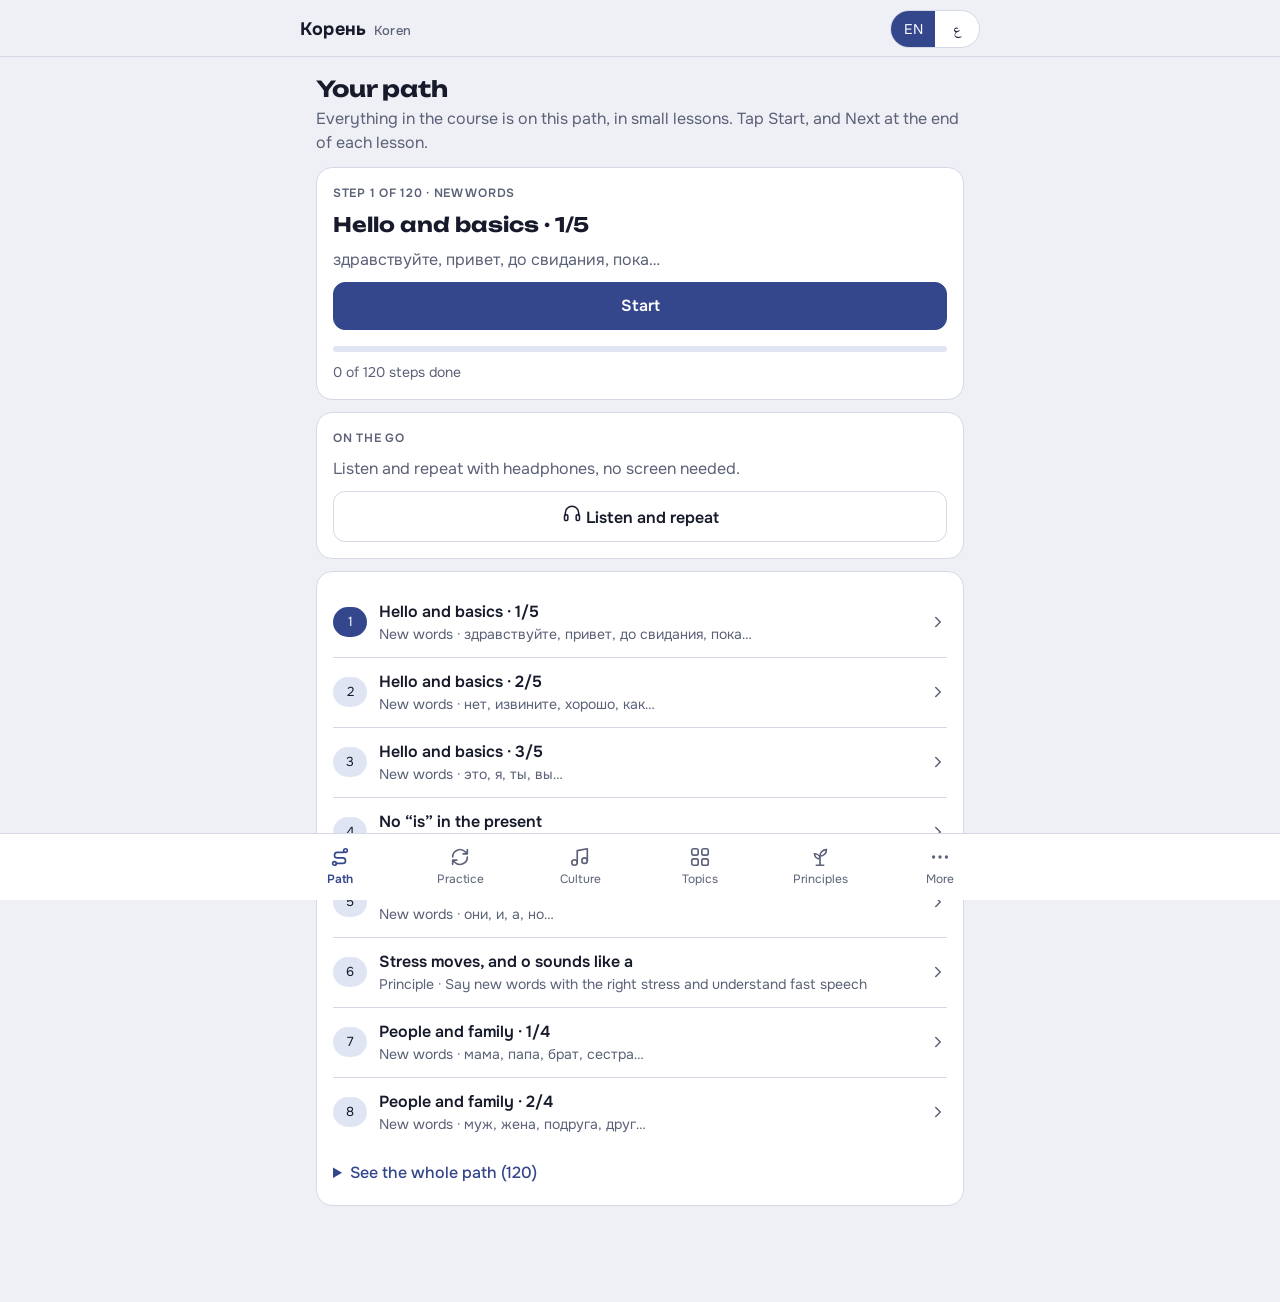
==== commit 62d42133: "Playing Monopoly topic, telling-a-friend card (чита́й, покупа́й), Монеточка «Монополия» in Culture" ====
--- a/index.html
+++ b/index.html
@@ -421,7 +421,7 @@
   const who=(n,poss)=>FAM.has(nb(n))?(poss||"my")+" "+nb(n):"the "+nb(n);
   const WHEREX={house:"in the house",flat:"in the flat",room:"in the room",kitchen:"in the kitchen",window:"on the windowsill",fridge:"in the fridge",bag:"in the bag",
     city:"in the city",street:"outside",centre:"in the centre",park:"in the park",bridge:"on the bridge",work:"at work",school:"at school",university:"at university",
-    lesson:"in class",hospital:"in hospital",face:"on the face",car:"in the car",bicycle:"on a bike",bus:"on the bus",tram:"on the tram",train:"on the train",plane:"on the plane"};
+    lesson:"in class",hospital:"in hospital",face:"on the face",car:"in the car",bicycle:"on a bike",bus:"on the bus",tram:"on the tram",train:"on the train",plane:"on the plane",prison:"in jail"};
   const whereE=n=>WHEREX[nb(n)]||(n.cat==="C"||n.cat==="M"?"in "+nb(n):n.cat==="D"?"on "+nb(n):prepOf(n.where)==="на"&&n.cat!=="L"?"on the "+nb(n):n.cat==="T"?"in the "+nb(n):"at the "+nb(n));
   const toE=n=>{const w=whereE(n);return w==="outside"?w:w.replace(/^(in|at|on) /,"to ")};
   const fillE=(t,v)=>capE(t.replace("{}",v));
@@ -438,12 +438,12 @@
   const numE=x=>x.split(" ").map(w=>w==="два́дцать"?"twenty":NUMX[w]).join("-");
   /* verbs: present simple, or -ing for what is going on now */
   const VE={"знать":"know","понима́ть":"understand","говори́ть":"speak","жить":"live","рабо́тать":"work","чита́ть":"read*","писа́ть":"write*","учи́ть":"learn","идти́":"go*","е́хать":"go*","есть":"eat",
-    "пить":"drink","ждать":"wait*","спать":"sleep","мочь":"can","ви́деть":"see","ду́мать":"think","люби́ть":"love","хоте́ть":"want","обе́дать":"have lunch","отдыха́ть":"rest"};
+    "пить":"drink","ждать":"wait*","спать":"sleep","мочь":"can","ви́деть":"see","ду́мать":"think","люби́ть":"love","хоте́ть":"want","обе́дать":"have lunch","отдыха́ть":"rest","игра́ть":"play","покупа́ть":"buy","плати́ть":"pay"};
   const CE={"отве́т":"the answer","Москву́":"Moscow","учи́теля":"the teacher","вопро́с":"the question","по-ру́сски":"Russian","по-ара́бски":"Arabic","по-англи́йски":"English",
     "в Москве́":"in Moscow","в Бо́стоне":"in Boston","в Эр-Рия́де":"in Riyadh","в о́фисе":"in an office","до́ма":"at home","в больни́це":"in a hospital","кни́гу":"a book","письмо́":"a letter",
     "ру́сский язы́к":"Russian","домо́й":"home","в парк":"to the park","на рабо́ту":"to work","на метро́":"by metro","в Москву́":"to Moscow","суп":"soup","ры́бу":"fish","хлеб":"bread",
     "чай":"tea","ко́фе":"coffee","во́ду":"water","авто́бус":"the bus","дру́га":"{p} friend","ма́му":"{p} mum","дом":"the house","го́род":"the city","ста́нцию":"the station",
-    "но́чью":"at night","чита́ть":"read","рабо́тать":"work","спать":"sleep","му́зыку":"music","пи́ццу":"pizza","в кафе́":"in a cafe","в па́рке":"in the park"};
+    "но́чью":"at night","чита́ть":"read","рабо́тать":"work","спать":"sleep","му́зыку":"music","пи́ццу":"pizza","в кафе́":"in a cafe","в па́рке":"in the park","в «Монопо́лию»":"Monopoly","у́лицу":"the street","биле́т":"a ticket","аре́нду":"the rent"};
   const SUBJ={"Я":["I","my",1],"Ты":["you","your",2],"Она́":["she","her",3],"Он":["he","his",3],"Мы":["we","our",2],"Вы":["you","your",2],"Они́":["they","their",2]};
   const ing=v=>v.replace(/^(\w+)/,w=>w==="have"?"having":/e$/.test(w)&&!/ee$/.test(w)?w.slice(0,-1)+"ing":w+"ing");
   const s3=v=>v.replace(/^(\w+)/,w=>w==="have"?"has":w==="can"?"can":/(s|x|ch|sh|o)$/.test(w)?w+"es":w+"s");
@@ -461,7 +461,7 @@
     return capE(s);
   }
   const things=N.filter(n=>(n.cat==="F"||n.cat==="C")&&n.g!=="pl"&&!n.song).map(n=>n.nom); /* never put a song word into someone else's sentence */
-  const WF={L:["Я сейча́с …","Мы …","Ма́ма …","Брат …"],C:["Я живу́ …","Сестра́ живёт …","Мы сейча́с …"],V:["Я сейча́с …","Мы …"],T:["Ключ …","Кот …","Телефо́н …","Кни́га …"],M:["Мой день рожде́ния …","Мы отдыха́ем …","… хо́лодно."]};
+  const WF={G:["Я сейча́с …","Мы сейча́с …"],L:["Я сейча́с …","Мы …","Ма́ма …","Брат …"],C:["Я живу́ …","Сестра́ живёт …","Мы сейча́с …"],V:["Я сейча́с …","Мы …"],T:["Ключ …","Кот …","Телефо́н …","Кни́га …"],M:["Мой день рожде́ния …","Мы отдыха́ем …","… хо́лодно."]};
   const AF={I:["Я люблю́ …","Я учу́ …","Ты лю́бишь …?","Она́ у́чит …"],P:["Я ви́жу …","Я люблю́ …","Я жду …","Я зна́ю …","Ты ви́дишь …?","Она́ лю́бит …","Мы ждём …","Они́ зна́ют …"],
     T:["Я ви́жу …","Я хочу́ …","Ты хо́чешь …?","Она́ ви́дит …"],F:["Я люблю́ …","Ты лю́бишь …?","Мы хоти́м …"],L:["Я ви́жу …","Я люблю́ …","Ты лю́бишь …?","Мы ви́дим …"],
     C:["Я люблю́ …","Я зна́ю …","Ты лю́бишь …?","Они́ зна́ют …"],V:["Я ви́жу …","Я жду …","Ты ви́дишь …?","Мы ждём …"]};
@@ -473,7 +473,7 @@
   N.forEach(n=>{
     const pr=n.where?prepOf(n.where):"",other=pr==="в"?"на":"в",wn=n.where?nounOf(n.where):"";
     /* my, your, this, and describing words: every noun, plural ones too */
-    if(n.cat!=="C"&&n.cat!=="M"&&n.cat!=="D"&&n.cat!=="I"){
+    if(n.cat!=="C"&&n.cat!=="M"&&n.cat!=="D"&&n.cat!=="I"&&n.cat!=="G"){
       const odd=n.g==="pl"||/ь$/.test(n.nom)||(n.g==="m"&&/[ая]$/.test(plain(n.nom)))||(n.g==="n"&&/мя$/.test(plain(n.nom)));
       if(n.cat!=="W")[POSS,TPOSS].forEach(P2=>gi("moy-tvoy","Э́то … "+n.nom+".",P2.m,P2[n.g],Object.values(P2),n,null,odd&&n.g!=="pl"?"tricky":"",
         (plN(n)?"These are ":"This is ")+(P2===POSS?"my ":"your ")+nb(n)+"."));
@@ -536,7 +536,7 @@
       const o={pid:"stress",part:"",tag:"stress",ru:w.ru,en:w.en,ar:w.ar,key:"I:stress:"+pw+"||",akey:w.key,gen:1};PITEMS[o.key]=o;PRm.stress.list.push(o)})}
 }
 build();
-const APP_VERSION="1.12";
+const APP_VERSION="1.13";
 
 /* ================= feedback notes (localStorage "koren-feedback") =================
    A note box under each drill question, drill result, topic, principle and reading.
@@ -567,6 +567,7 @@
 });
 const wordsOf=t=>WORDS.filter(w=>w.topic===t);
 const themeOf=t=>WORDS.filter(w=>w.theme===t); /* song words that belong to this topic too */
+const alsoOf=t=>{const a=String((TOPm[t]||{}).also||"").split(/\s+/).filter(Boolean);return a.map(r=>ITEMS[wkey(r)]).filter(Boolean)}; /* words from other topics this topic reuses */
 const phrasesOf=t=>PHRASES.filter(w=>w.topic===t);
 const taggedWith=pid=>[...WORDS,...PHRASES].filter(w=>w.ps.includes(pid));
 
@@ -742,7 +743,7 @@
   let pr=PR.filter(x=>unlocked(x.id)).flatMap(x=>x.list.filter(y=>met(y)&&unlocked(y.tag||x.id)&&!songLocked(y)&&itemFits(y,KL)));
   if(f.pid){items=items.filter(x=>x.ps.includes(f.pid));lines=[];pr=pr.filter(x=>x.pid===f.pid)}
   if(f.song){const ks=new Set(SONGm[f.song]?songItems(SONGm[f.song]).map(x=>x.key):[]);items=items.filter(x=>ks.has(x.key));lines=[];pr=pr.filter(x=>x.base&&ks.has(wkey(x.base)))}
-  if(f.topic){const inT=x=>x&&(x.topic===f.topic||x.theme===f.topic);items=items.filter(inT);lines=lines.filter(x=>x.topic===f.topic);pr=pr.filter(x=>x.base&&inT(ITEMS[wkey(x.base)]))}
+  if(f.topic){const al=new Set(alsoOf(f.topic).map(x=>x.key)),inT=x=>x&&(x.topic===f.topic||x.theme===f.topic||al.has(x.key));items=items.filter(inT);lines=lines.filter(x=>x.topic===f.topic);pr=pr.filter(x=>x.base&&inT(ITEMS[wkey(x.base)]))}
   return {items,lines,pr,size:items.length+lines.length+pr.length};
 }
 function practiceQs(f,n){
@@ -905,6 +906,7 @@
    ${poolOf({topic:id}).size?`<button type="button" class="btn primary" data-act="practice" data-topic="${esc(id)}">${T("Practise what you've learned here","تدرّب⟦ي|⟧ على ما تعلّمته هنا")}</button>`:t.song?`<span class="lead">${T("These words are taught in Songs.","تُعلَّم هذه الكلمات في الأغاني.")}</span><a class="btn small" href="#songs">${T("Open Songs","افتح⟦ي|⟧ الأغاني")}</a>`:`<span class="lead">${T("Words here are taught on the path.","تُعلَّم كلمات هذا الموضوع في المسار.")}</span>`}</div>
    ${ps.length?`<span class="label">${T("Principles you'll meet here","مبادئ ستجد⟦ين|⟧ها هنا")}</span>${pchips(ps)}`:""}</div>
   <div class="card"><span class="label">${T("Words","الكلمات")}</span><span class="tap-hint">${T("Tap a word to hear it and see its meaning; › opens its page.","اضغط⟦ي|⟧ على الكلمة لتسمع⟦ي|⟧ها وتر⟦ي|ى⟧ معناها؛ › تفتح صفحتها.")}</span><div>${ws.map(wordRow).join("")}</div></div>
+  ${alsoOf(id).length?`<div class="card"><span class="label">${T("You'll use these here too","ستستخدم⟦ين|⟧ هذه هنا أيضًا")}</span><span class="tap-hint">${T("Taught in other topics.","تُعلَّم في مواضيع أخرى.")}</span><div>${alsoOf(id).map(wordRow).join("")}</div></div>`:""}
   ${themeOf(id).length?`<div class="card"><span class="label">${T("From songs and poems","من الأغاني والقصائد")}</span><span class="tap-hint">${T("Taught in Culture; they count here once learned.","تُعلَّم في قسم الثقافة، وتُحتسب هنا بعد تعلّمها.")}</span><div>${themeOf(id).map(wordRow).join("")}</div></div>`:""}
   ${ph.length?`<div class="card"><span class="label">${T("Phrases","العبارات")}</span><div>${ph.map(x=>{const need=x.ps.filter(p=>!unlocked(p));
     return wordRow(x)+(need.length?`<div class="chips" style="margin:-4px 0 6px">${need.map(p=>`<a class="pill root" href="#p/${esc(p)}">${T("Taught on the path after:","يُعلَّم في المسار بعد:")} ${esc(pname(p))}</a>`).join("")}</div>`:"")}).join("")}</div></div>`:""}
@@ -1861,11 +1863,14 @@
     else if(q.t==="pr"){head=`<p class="prompt">${T("Which one is it?","أيّها؟")}</p><div class="big">${M(q.it)}</div>`;opts=q.opts.map(o=>optBtn(o.ru,`<span class="ru">${RUw(o)}</span>`)).join("")}
     else if(q.t==="lp"){head=`<p class="prompt">${T("Listen and pick","استمع⟦ي|⟧ و⟦اختاري|اختر⟧")}</p><div class="center">${spk(q.it.akey||q.it.key,q.it.ru,true)}</div>`;opts=q.opts.map(o=>optBtn(o.ru,`<span class="ru">${RUw(o)}</span>`)).join("")}
     else if(q.t==="ty"||q.t==="lt"){head=q.t==="ty"?`<p class="prompt">${T("Type it in Russian","اكتب⟦ي|⟧ها بالروسية")}</p><div class="say-it">${M(q.it)}</div>${hearBtn(q.it.akey||q.it.key,q.it.ru)}`:`<p class="prompt">${T("Listen and type","استمع⟦ي|⟧ واكتب⟦ي|⟧")}</p><div class="center">${spk(q.it.akey||q.it.key,q.it.ru,true)}</div>`}
+    else if(q.t==="form"&&q.x.frame==="…"){const x=q.x; /* a whole sentence: which one says this? */
+      head=`<p class="prompt">${T("Which one says this?","أيّها تقول هذا؟")}</p><div class="say-it">${meaningOf(x)}</div>`;
+      opts=q.opts.map(o=>optBtn(o,`<span class="ru">${esc(o)}</span>`)).join("")}
     else if(q.t==="form"){const x=q.x;
       head=`<p class="prompt">${T("Fill the gap","⟦املئي|املأ⟧ الفراغ")}</p><div class="frame ru">${esc(x.frame.replace(/\s+([.?!,])/g,"$1")).replace("…",'<span class="blank">…</span>')}</div>${x.hint?"":`<p class="hint">${meaningOf(x)}</p>`}`;
       opts=q.opts.map(o=>optBtn(o,`<span class="ru">${esc(o)}</span>`)).join("")}
     else if(q.t==="fty"){const x=q.x;
-      head=`<p class="prompt">${/\s/.test(plain(x.ans))?T("Type the missing words","اكتب⟦ي|⟧ الكلمات الناقصة"):T("Type the missing word","اكتب⟦ي|⟧ الكلمة الناقصة")}</p>${x.gen&&!x.sen?"":`<div class="say-it">${meaningOf(x)}</div>`}<div class="frame ru">${esc(x.frame.replace(/\s+([.?!,])/g,"$1")).replace("…",'<span class="blank">…</span>')}</div>${x.hint?`<p class="base">${T("Use","استخدم⟦ي|⟧")}: <span class="ru">${esc(x.hint)}</span>${x.gen&&!x.sen?` · ${esc(L(x.gl))}`:""}</p>`:""}${hearBtn(x.akey,x.full)}`}
+      head=`<p class="prompt">${x.frame==="…"?T("Write it in Russian","اكتب⟦ي|⟧ه بالروسية"):/\s/.test(plain(x.ans))?T("Type the missing words","اكتب⟦ي|⟧ الكلمات الناقصة"):T("Type the missing word","اكتب⟦ي|⟧ الكلمة الناقصة")}</p>${x.gen&&!x.sen?"":`<div class="say-it">${meaningOf(x)}</div>`}<div class="frame ru">${esc(x.frame.replace(/\s+([.?!,])/g,"$1")).replace("…",'<span class="blank">…</span>')}</div>${x.hint?`<p class="base">${T("Use","استخدم⟦ي|⟧")}: <span class="ru">${esc(x.hint)}</span>${x.gen&&!x.sen?` · ${esc(L(x.gl))}`:""}</p>`:""}${hearBtn(x.akey,x.full)}`}
     else if(q.t==="gap"){head=`<p class="prompt">${T("Fill the gap","⟦املئي|املأ⟧ الفراغ")}</p><div class="frame ru">${esc(q.frame).replace("…",'<span class="blank">…</span>')}</div><p class="hint">${meaningOf(q.it)}</p>`;
       opts=q.opts.map(o=>optBtn(o,`<span class="ru">${esc(o)}</span>`)).join("")}
     else if(q.t==="build"){const used=new Set(q.built);
@@ -1880,7 +1885,8 @@
     else if(q.t==="spos"){const lab=q.label==="last"?T("on the last syllable","على المقطع الأخير"):T(["","on the first syllable","on the second syllable","on the third syllable","on the fourth syllable"][q.label]||"",["","على المقطع الأول","على المقطع الثاني","على المقطع الثالث","على المقطع الرابع"][q.label]||"");
       head=`<p class="prompt">${T("Which one is stressed","أيّها منبورة")} ${lab}?</p>`;opts=q.opts.map(o=>optBtn(o.ru,`<span class="ru">${esc(plain(o.ru))}</span>`)).join("")}
     else if(q.t==="lform"){const x=q.x;
-      head=`<p class="prompt">${T("Listen and fill the gap","استمع⟦ي|⟧ و⟦املئي|املأ⟧ الفراغ")}</p><div class="center">${spk(x.akey,x.full,true)}</div><div class="frame ru">${esc(x.frame.replace(/\s+([.?!,])/g,"$1")).replace("…",'<span class="blank">…</span>')}</div>`;
+      head=x.frame==="…"?`<p class="prompt">${T("Listen: which one did you hear?","استمع⟦ي|⟧: أيّها سمعت⟦ِ|⟧؟")}</p><div class="center">${spk(x.akey,x.full,true)}</div>`
+        :`<p class="prompt">${T("Listen and fill the gap","استمع⟦ي|⟧ و⟦املئي|املأ⟧ الفراغ")}</p><div class="center">${spk(x.akey,x.full,true)}</div><div class="frame ru">${esc(x.frame.replace(/\s+([.?!,])/g,"$1")).replace("…",'<span class="blank">…</span>')}</div>`;
       opts=q.opts.map(o=>optBtn(o,`<span class="ru">${esc(o)}</span>`)).join("")}
     else if(q.t==="match"){
       const lab=(it,emo)=>emo?`<span aria-label="${M(it)}">${emoOf(it)}</span>`:M(it);
